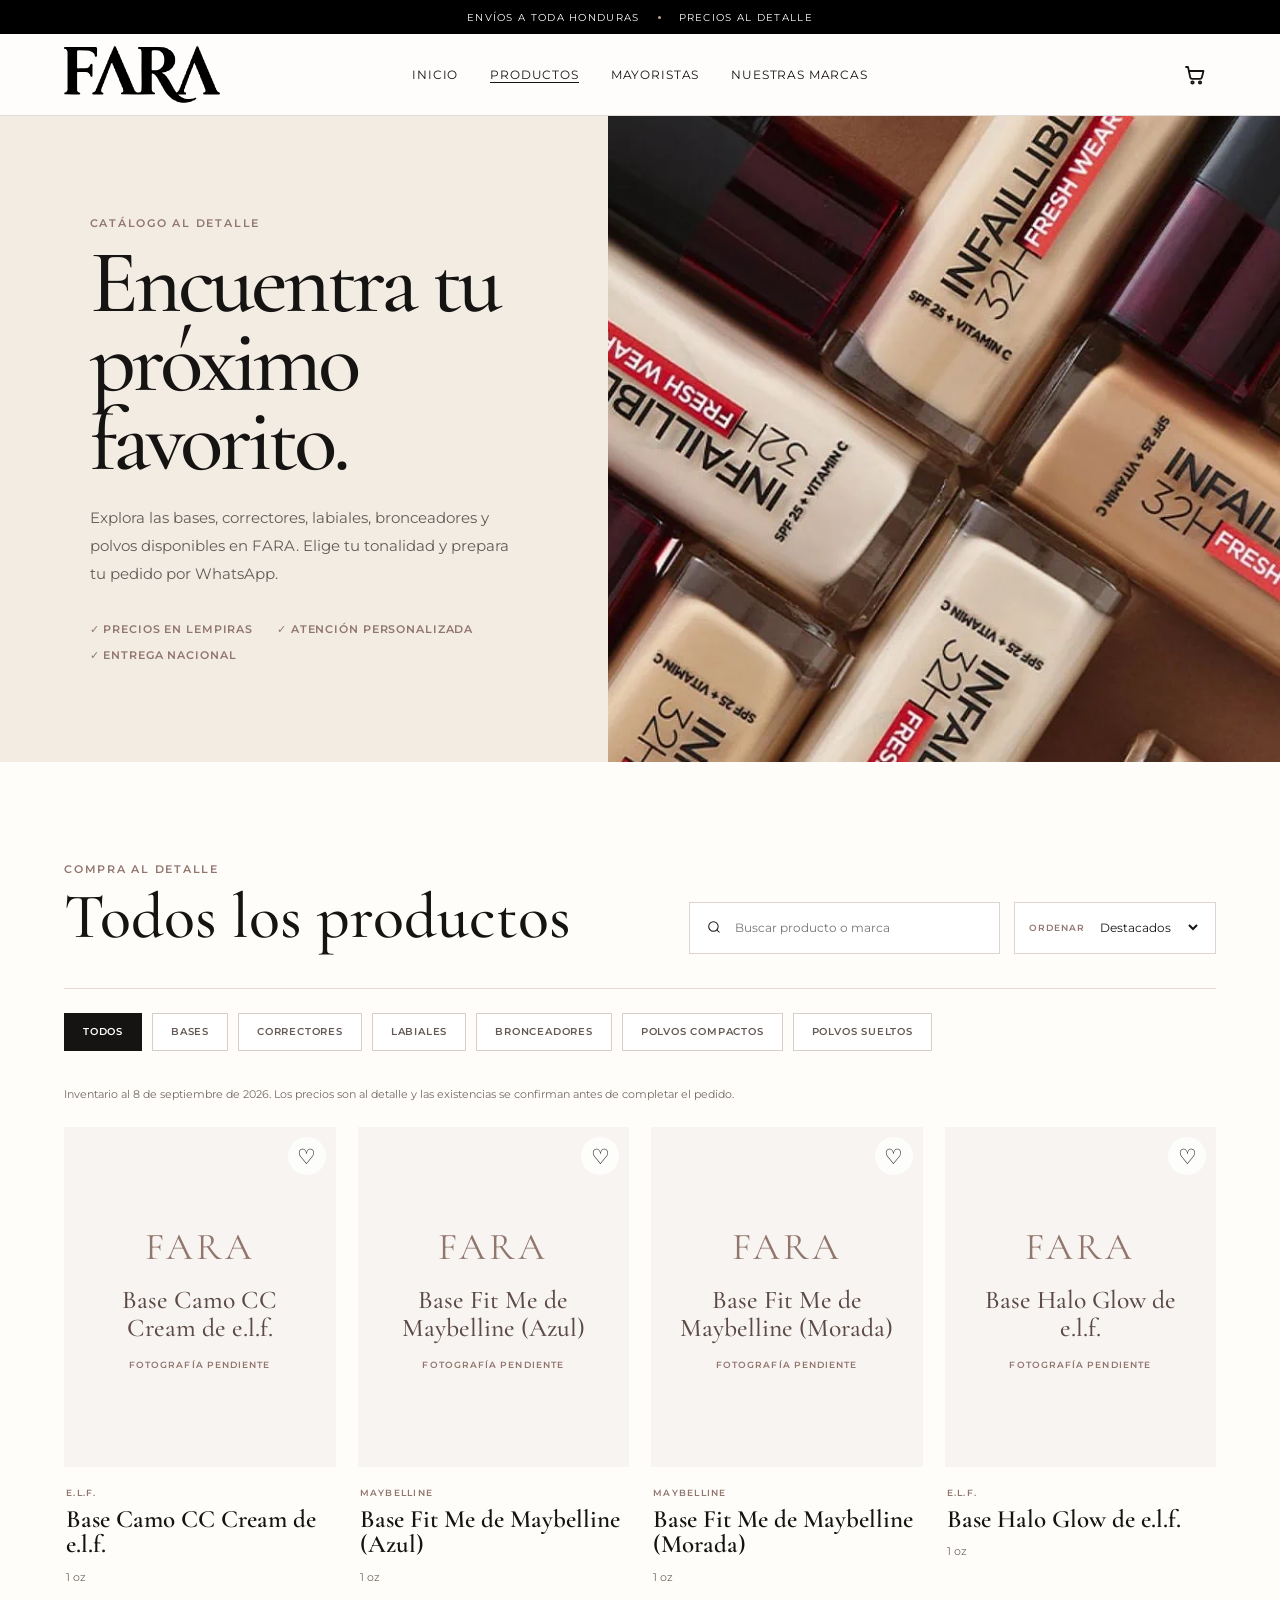
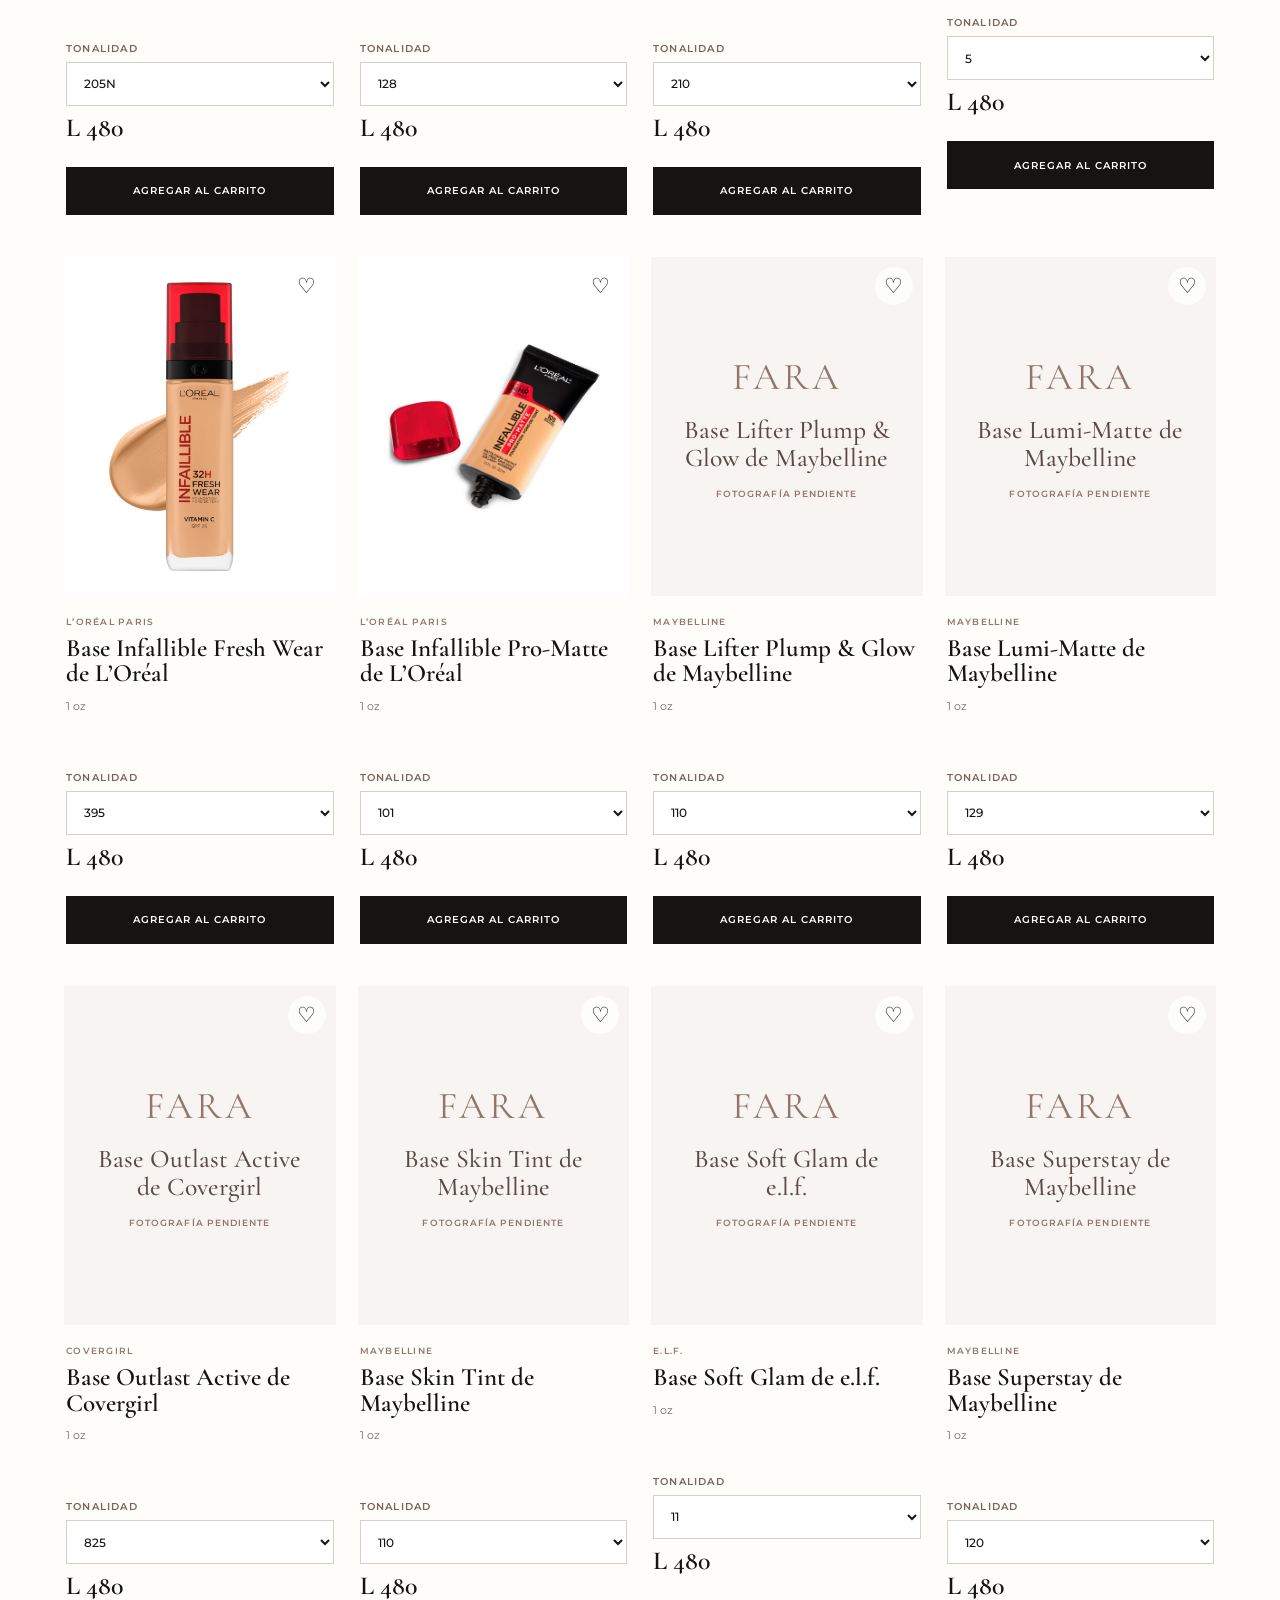
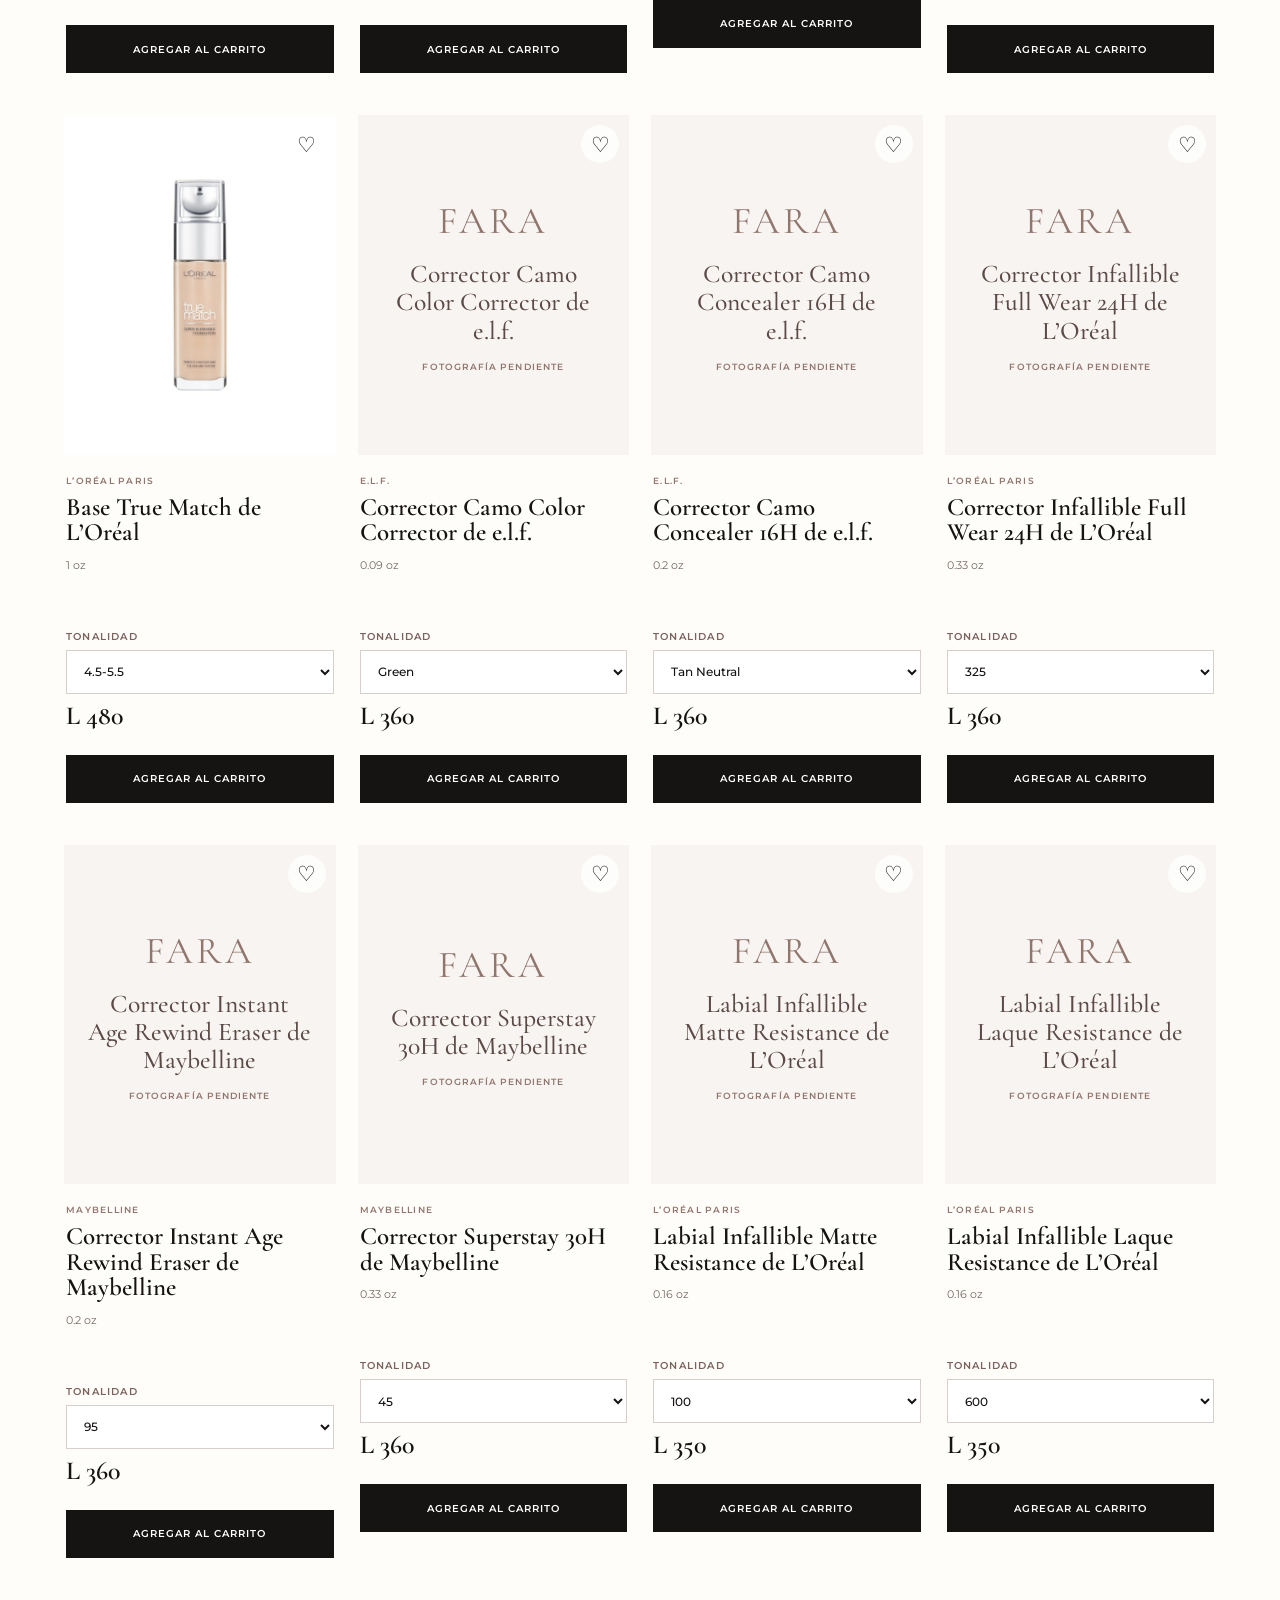
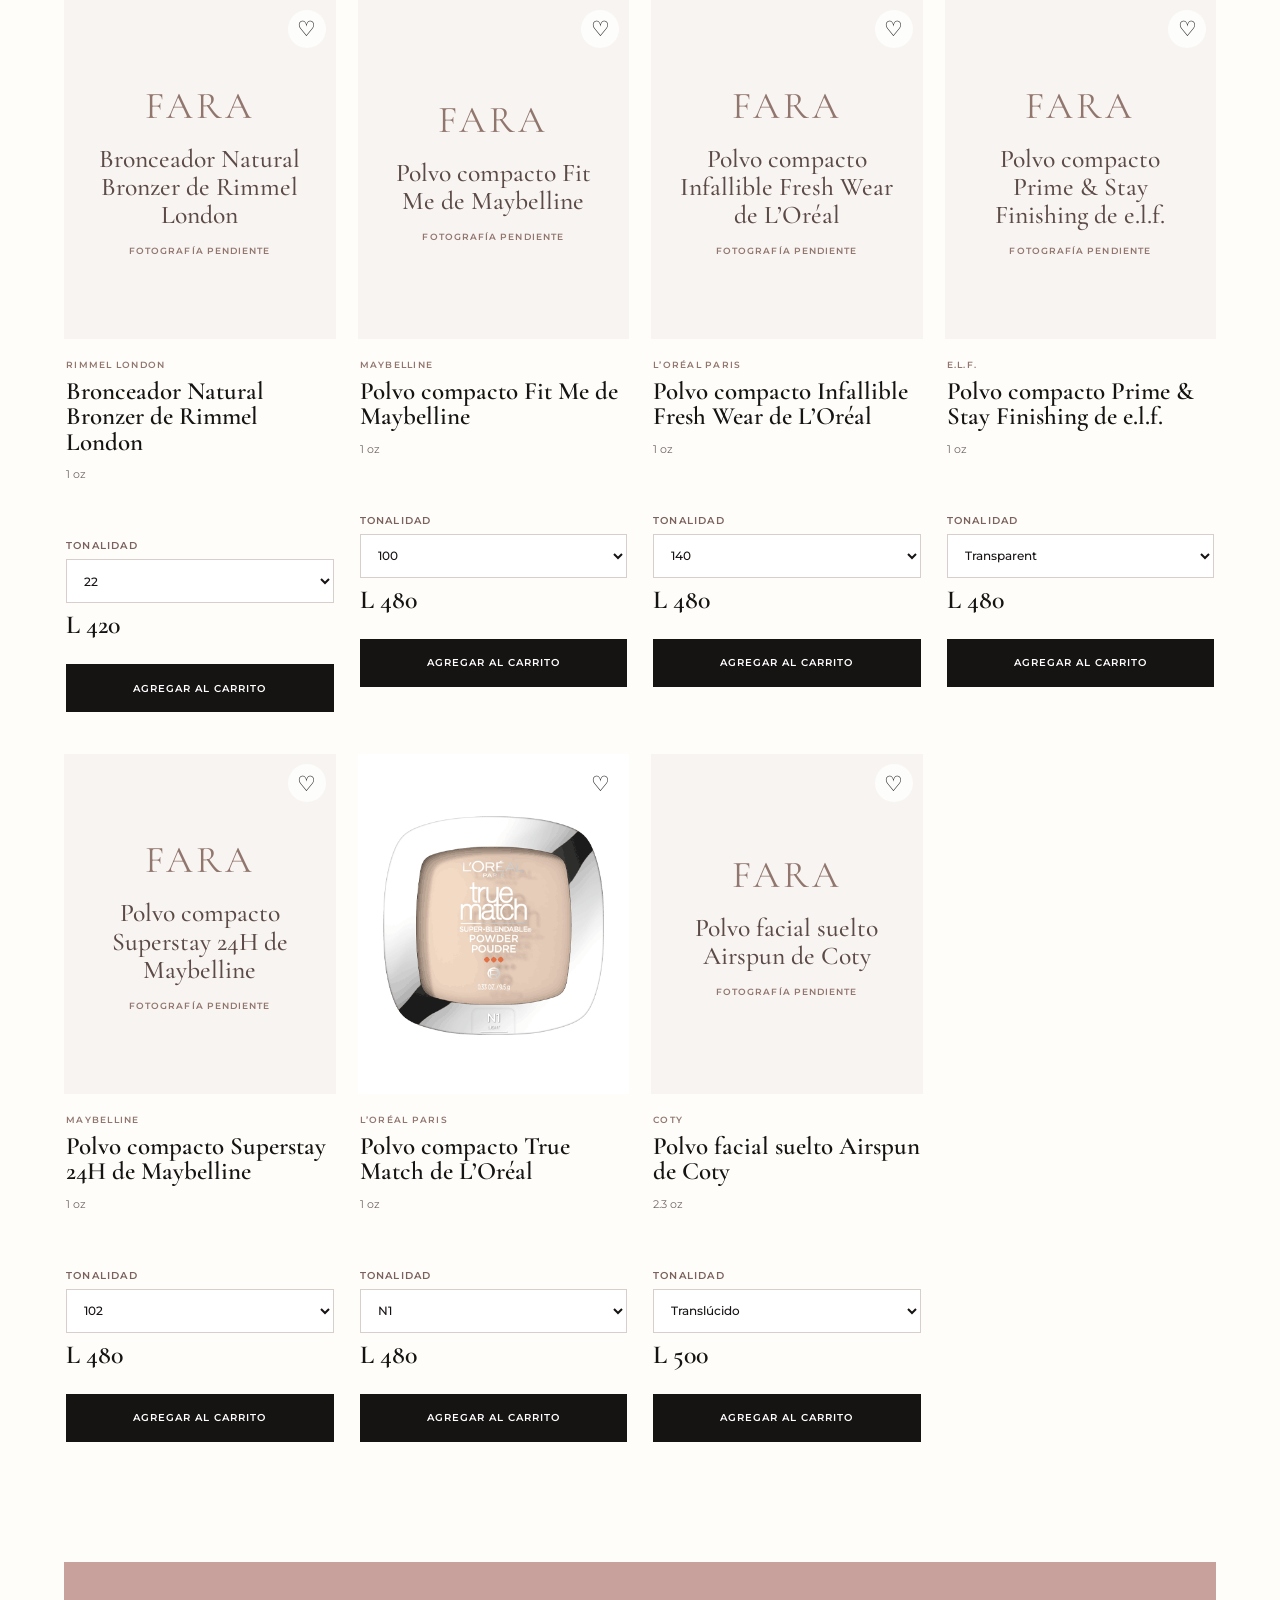
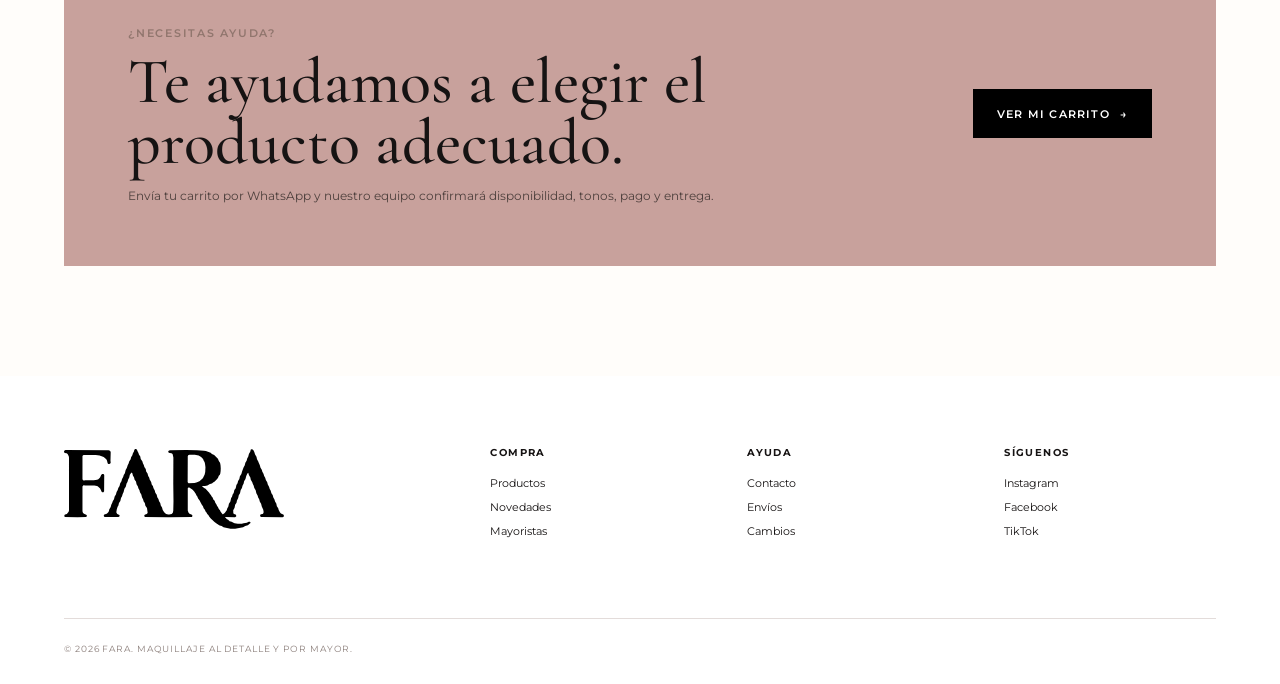
==== productos.html @ 7c96e1fe "fix: remove static inventory count and refresh catalog entrypoint" ====
<!doctype html>
<html lang="es">

<head>
  <meta charset="utf-8">
  <meta name="viewport" content="width=device-width, initial-scale=1">
  <meta name="theme-color" content="#F3ECE3">
  <meta name="description" content="Catálogo de maquillaje FARA con precios al detalle y pedido por WhatsApp.">
  <link rel="icon" type="image/svg+xml" href="assets/favicon.svg">
  <link rel="preconnect" href="https://fonts.googleapis.com">
  <link rel="preconnect" href="https://fonts.gstatic.com" crossorigin>
  <link href="https://fonts.googleapis.com/css2?family=Cormorant+Garamond:ital,wght@0,500;0,600;1,500&family=Montserrat:wght@400;500;600&display=swap" rel="stylesheet">
  <link rel="stylesheet" href="assets/styles.css?v=20260803-1610">
  <link rel="stylesheet" href="assets/logo.css?v=20260803-1610">
  <link rel="stylesheet" href="assets/product-images.css?v=20260803-1610">
  <link rel="stylesheet" href="assets/cart-ui.css?v=20260803-1610">
  <link rel="stylesheet" href="assets/products-page.css?v=20260803-1610">
  <title>Productos | FARA</title>
</head>

<body class="products-page">
  <div class="announcement">
    <span>Envíos a toda Honduras</span><span class="announcement-dot"></span><span>Precios al detalle</span>
  </div>

  <header class="header products-header">
    <button class="icon-button mobile-only" id="menuOpen" aria-label="Abrir menú"><span class="icon">☰</span></button>
    <a class="wordmark" href="/index.html" aria-label="FARA Inicio">FARA</a>
    <nav class="desktop-nav" aria-label="Navegación principal">
      <a href="/index.html">Inicio</a>
      <a class="is-current" href="/productos.html">Productos</a>
      <a href="/index.html#mayoristas">Mayoristas</a>
      <a href="/index.html#marca">Nuestras marcas</a>
    </nav>
    <div class="header-actions">
      <button class="icon-button cart-button" id="cartOpen" aria-label="Abrir carrito">
        <svg class="cart-svg" viewBox="0 0 24 24" aria-hidden="true">
          <path d="M3 4h2l2.2 10.2a2 2 0 0 0 2 1.6h7.7a2 2 0 0 0 2-1.6L20.5 8H6.2"></path>
          <circle cx="9.5" cy="19.5" r="1.2"></circle>
          <circle cx="17" cy="19.5" r="1.2"></circle>
        </svg>
        <span class="cart-count" id="cartCount" hidden>0</span>
      </button>
    </div>
  </header>

  <main>
    <section class="products-hero">
      <div class="products-hero-copy">
        <span class="eyebrow">Catálogo al detalle</span>
        <h1>Encuentra tu próximo favorito.</h1>
        <p>Explora bases, polvos, labiales, productos para ojos, preparación y sets seleccionados por FARA. Agrega tus productos al carrito y envía el pedido por WhatsApp.</p>
        <div class="products-hero-points">
          <span>✓ Precios en lempiras</span>
          <span>✓ Atención personalizada</span>
          <span>✓ Entrega nacional</span>
        </div>
      </div>
      <div class="products-hero-image">
        <img src="assets/Base-maquillaje-LOreal-2-1200x675.webp" alt="Colección de productos de maquillaje disponibles en FARA">
      </div>
    </section>

    <section class="products-catalog" aria-labelledby="catalogTitle">
      <div class="products-catalog-heading">
        <div>
          <span class="eyebrow">Compra al detalle</span>
          <h2 id="catalogTitle">Todos los productos</h2>
        </div>
        <div class="products-toolbar">
          <label class="catalog-search">
            <span class="sr-only">Buscar productos</span>
            <svg viewBox="0 0 24 24" aria-hidden="true"><circle cx="11" cy="11" r="7"></circle><path d="m20 20-4-4"></path></svg>
            <input id="catalogSearch" type="search" autocomplete="off" placeholder="Buscar producto o marca">
          </label>
          <label class="catalog-sort">
            <span>Ordenar</span>
            <select id="catalogSort">
              <option value="featured">Destacados</option>
              <option value="price-asc">Precio: menor a mayor</option>
              <option value="price-desc">Precio: mayor a menor</option>
              <option value="name">Nombre A–Z</option>
            </select>
          </label>
        </div>
      </div>

      <div class="catalog-category-row" id="catalogCategories" role="tablist" aria-label="Categorías de productos"></div>
      <div class="retail-product-grid" id="retailProductGrid"></div>
      <div class="products-empty" id="productsEmpty" hidden>
        <h3>No encontramos productos</h3>
        <p>Prueba otra búsqueda o selecciona una categoría diferente.</p>
      </div>
    </section>

    <section class="retail-help">
      <div>
        <span class="eyebrow">¿Necesitas ayuda?</span>
        <h2>Te ayudamos a elegir el producto adecuado.</h2>
        <p>Envía tu carrito por WhatsApp y nuestro equipo confirmará disponibilidad, tonos, pago y entrega.</p>
      </div>
      <button class="button button--dark" id="helpCartOpen" type="button">Ver mi carrito <span>→</span></button>
    </section>
  </main>

  <footer class="footer">
    <a class="wordmark wordmark--footer" href="/index.html">FARA</a>
    <div><strong>Compra</strong><a href="/productos.html">Productos</a><a href="/index.html#novedades">Novedades</a><a href="/index.html#mayoristas">Mayoristas</a></div>
    <div><strong>Ayuda</strong><a href="mailto:hola@farastore.com">Contacto</a><a href="#">Envíos</a><a href="#">Cambios</a></div>
    <div><strong>Síguenos</strong><a href="#">Instagram</a><a href="#">Facebook</a><a href="#">TikTok</a></div>
    <p>© 2026 FARA. Maquillaje al detalle y por mayor.</p>
  </footer>

  <div class="overlay-panel mobile-menu" id="mobileMenu" hidden>
    <button class="icon-button panel-close" id="menuClose" aria-label="Cerrar menú">×</button>
    <a class="wordmark" href="/index.html">FARA</a>
    <nav>
      <a href="/index.html">Inicio</a>
      <a href="/productos.html">Productos</a>
      <a href="/index.html#mayoristas">Mayoristas</a>
      <a href="/index.html#marca">Nuestras marcas</a>
    </nav>
  </div>

  <div class="cart-overlay" id="cartOverlay" hidden>
    <aside class="cart-drawer" aria-label="Carrito de compra">
      <div class="cart-header">
        <div><span class="eyebrow">Tu selección</span><h2>Carrito (<span id="cartTitleCount">0</span>)</h2></div>
        <button class="icon-button" id="cartClose" aria-label="Cerrar carrito">×</button>
      </div>
      <div class="cart-items" id="cartItems"></div>
      <div class="cart-footer" id="cartFooter" hidden></div>
    </aside>
  </div>

  <script src="assets/products-page.js?v=20260909-clean1" defer></script>
  <script src="assets/products-extra.js?v=20260803-1610" defer></script>
</body>

</html>
---- assets/styles.css ----
:root {
    font-family: 'Montserrat', Arial, sans-serif;
    color: #151313;
    background: #fffdfb;
    font-synthesis: none;
    text-rendering: optimizeLegibility;
    --black: #000;
    --beige: #f3ece3;
    --brown: #91766e;
    --rosy: #c8a19c;
    --white: #fff;
    --line: rgba(145, 118, 110, .25);
    --serif: 'Cormorant Garamond', Georgia, serif
}

* {
    box-sizing: border-box
}

html {
    scroll-behavior: smooth
}

body {
    margin: 0;
    min-width: 320px;
    background: #fffdfb;
    color: var(--black)
}

body.no-scroll {
    overflow: hidden
}

button,
input {
    font: inherit
}

button,
a {
    -webkit-tap-highlight-color: transparent
}

a {
    color: inherit;
    text-decoration: none
}

button {
    color: inherit
}

img {
    max-width: 100%;
    display: block
}

[hidden] {
    display: none !important
}

.announcement {
    min-height: 34px;
    padding: 8px 5vw;
    display: flex;
    justify-content: center;
    align-items: center;
    gap: 18px;
    background: #000;
    color: #fff;
    font-size: 10px;
    letter-spacing: .13em;
    text-transform: uppercase
}

.announcement-dot {
    width: 3px;
    height: 3px;
    border-radius: 50%;
    background: var(--rosy)
}

.header {
    height: 82px;
    padding: 0 5vw;
    display: grid;
    grid-template-columns: 1fr auto 1fr;
    align-items: center;
    background: rgba(255, 253, 251, .94);
    border-bottom: 1px solid var(--line);
    position: sticky;
    top: 0;
    z-index: 20;
    backdrop-filter: blur(14px)
}

.wordmark {
    font-family: var(--serif);
    font-size: 42px;
    line-height: 1;
    letter-spacing: .04em;
    justify-self: start
}

.desktop-nav {
    display: flex;
    gap: 32px;
    font-size: 12px;
    letter-spacing: .07em;
    text-transform: uppercase
}

.desktop-nav a {
    position: relative
}

.desktop-nav a:after {
    content: '';
    position: absolute;
    left: 0;
    right: 100%;
    bottom: -8px;
    height: 1px;
    background: #000;
    transition: right .25s
}

.desktop-nav a:hover:after {
    right: 0
}

.header-actions {
    justify-self: end;
    display: flex;
    gap: 6px
}

.icon-button {
    width: 42px;
    height: 42px;
    display: grid;
    place-items: center;
    background: transparent;
    border: 0;
    cursor: pointer;
    border-radius: 50%;
    font-size: 25px
}

.icon-button:hover {
    background: var(--beige)
}

.icon {
    font-size: 23px;
    line-height: 1
}

.cart-button {
    position: relative
}

.cart-button>.icon {
    font-size: 27px;
    transform: rotate(180deg)
}

.cart-count {
    position: absolute;
    top: 2px;
    right: 1px;
    min-width: 18px;
    height: 18px;
    padding: 0 4px;
    display: grid;
    place-items: center;
    border-radius: 99px;
    background: var(--rosy);
    color: #fff;
    font-size: 10px;
    font-weight: 600
}

.mobile-only {
    display: none
}

.search-bar {
    position: fixed;
    top: 116px;
    left: 50%;
    transform: translateX(-50%);
    z-index: 30;
    width: min(680px, 90vw);
    min-height: 58px;
    padding: 7px 10px 7px 18px;
    display: flex;
    align-items: center;
    gap: 12px;
    background: #fff;
    border: 1px solid var(--line);
    box-shadow: 0 25px 60px rgba(55, 39, 34, .15)
}

.search-bar input {
    flex: 1;
    border: 0;
    outline: 0;
    background: transparent;
    font-size: 14px
}

.hero {
    min-height: 720px;
    display: grid;
    grid-template-columns: .9fr 1.1fr;
    background: var(--beige);
    border-bottom: 1px solid var(--line)
}

.hero-copy {
    padding: 105px 6vw 80px;
    display: flex;
    flex-direction: column;
    align-items: flex-start;
    justify-content: center
}

.eyebrow {
    display: inline-flex;
    align-items: center;
    gap: 8px;
    color: var(--brown);
    font-size: 11px;
    font-weight: 600;
    letter-spacing: .16em;
    text-transform: uppercase
}

.hero h1,
.section-heading h2,
.editorial h2,
.wholesale h2,
.brand-story h2,
.newsletter h2,
.cart-header h2 {
    font-family: var(--serif);
    font-weight: 500;
    letter-spacing: -.025em;
    margin: 0
}

.hero h1 {
    margin-top: 20px;
    font-size: clamp(68px, 7vw, 112px);
    line-height: .8
}

.hero h1 em {
    color: var(--brown);
    font-weight: 500
}

.hero-copy>p {
    max-width: 530px;
    margin: 34px 0 30px;
    color: #4b4442;
    font-size: 15px;
    line-height: 1.8
}

.hero-actions {
    display: flex;
    align-items: center;
    gap: 26px;
    flex-wrap: wrap
}

.button {
    min-height: 49px;
    padding: 0 23px;
    display: inline-flex;
    align-items: center;
    justify-content: center;
    gap: 10px;
    border: 1px solid transparent;
    cursor: pointer;
    font-size: 11px;
    font-weight: 600;
    letter-spacing: .11em;
    text-transform: uppercase;
    transition: transform .2s, background .2s, color .2s
}

.button:hover {
    transform: translateY(-2px)
}

.button--dark {
    background: #000;
    color: #fff
}

.button--dark:hover {
    background: var(--brown)
}

.button--outline {
    border-color: #000;
    background: transparent
}

.button--outline:hover {
    background: #000;
    color: #fff
}

.button--light {
    background: #fff;
    color: #000
}

.button--full {
    width: 100%
}

.text-link {
    font-size: 11px;
    text-transform: uppercase;
    letter-spacing: .09em;
    border-bottom: 1px solid var(--brown);
    padding-bottom: 5px
}

.hero-proof {
    margin-top: 42px;
    display: flex;
    gap: 20px;
    color: #6f625f;
    font-size: 11px
}

.hero-art {
    position: relative;
    overflow: hidden;
    background: linear-gradient(135deg, #d3aaa5 0%, #c59c98 45%, #a9827b 100%)
}

.hero-circle {
    position: absolute;
    width: 65%;
    aspect-ratio: 1;
    border-radius: 50%;
    left: 17%;
    top: 18%;
    background: rgba(243, 236, 227, .35);
    border: 1px solid rgba(255, 255, 255, .35)
}

.hero-line {
    position: absolute;
    width: 80%;
    height: 1px;
    background: rgba(255, 255, 255, .4);
    transform: rotate(-37deg)
}

.hero-line--one {
    left: -10%;
    top: 31%
}

.hero-line--two {
    right: -28%;
    bottom: 18%
}

.hero-product {
    position: absolute;
    display: grid;
    place-items: center;
    filter: drop-shadow(0 28px 25px rgba(52, 31, 26, .25))
}

.hero-product span {
    font-family: var(--serif)
}

.hero-product--compact {
    width: 250px;
    height: 250px;
    left: 8%;
    bottom: 10%;
    border-radius: 50%;
    background: linear-gradient(145deg, #f7f0ea, #bca09b);
    border: 8px solid rgba(255, 255, 255, .35);
    transform: rotate(-14deg)
}

.hero-product--compact:after {
    content: '';
    position: absolute;
    inset: 23px;
    border: 1px solid rgba(0, 0, 0, .17);
    border-radius: inherit
}

.hero-product--compact span {
    font-size: 66px
}

.hero-product--lipstick {
    width: 78px;
    height: 360px;
    left: 47%;
    bottom: -5%;
    border-radius: 12px 12px 4px 4px;
    background: linear-gradient(90deg, #140f10, #4c3539 55%, #0b0809);
    transform: rotate(8deg)
}

.hero-product--lipstick:before {
    content: '';
    position: absolute;
    width: 62px;
    height: 150px;
    border-radius: 35px 35px 8px 8px;
    top: -132px;
    background: linear-gradient(90deg, #8d2540, #d85976, #7c1d34)
}

.hero-product--lipstick span {
    color: #fff;
    font-size: 27px;
    transform: rotate(-90deg)
}

.hero-product--bottle {
    width: 170px;
    height: 315px;
    right: 8%;
    bottom: 11%;
    border-radius: 18px 18px 28px 28px;
    background: linear-gradient(90deg, #d7ad92, #f2d3bd 50%, #b87e62);
    border: 5px solid rgba(255, 255, 255, .35);
    transform: rotate(11deg)
}

.hero-product--bottle:before {
    content: '';
    position: absolute;
    width: 72px;
    height: 75px;
    top: -70px;
    left: 44px;
    background: linear-gradient(90deg, #111, #4a4141, #111);
    border-radius: 7px 7px 0 0
}

.hero-product--bottle span {
    font-size: 26px;
    letter-spacing: .08em
}

.hero-caption {
    position: absolute;
    top: 35px;
    right: 32px;
    writing-mode: vertical-rl;
    color: rgba(255, 255, 255, .8);
    font-size: 9px;
    letter-spacing: .22em
}

.benefits {
    display: grid;
    grid-template-columns: repeat(3, 1fr);
    padding: 0 5vw;
    background: #fff;
    border-bottom: 1px solid var(--line)
}

.benefits article {
    min-height: 126px;
    padding: 30px 4vw;
    display: flex;
    align-items: center;
    gap: 20px;
    border-right: 1px solid var(--line)
}

.benefits article:last-child {
    border-right: 0
}

.benefits article>span {
    font-family: var(--serif);
    color: var(--rosy);
    font-size: 30px
}

.benefits strong {
    display: block;
    font-family: var(--serif);
    font-size: 23px;
    font-weight: 500
}

.benefits p {
    margin: 4px 0 0;
    color: #786c69;
    font-size: 11px;
    line-height: 1.5
}

.catalog {
    padding: 110px 5vw 125px
}

.section-heading {
    display: flex;
    justify-content: space-between;
    align-items: end;
    gap: 50px
}

.section-heading h2 {
    margin-top: 10px;
    font-size: clamp(48px, 5vw, 72px)
}

.section-heading>p {
    max-width: 480px;
    margin: 0 0 7px;
    color: #675d5a;
    font-size: 13px;
    line-height: 1.7
}

.category-row {
    margin: 52px 0 36px;
    display: flex;
    gap: 8px;
    flex-wrap: wrap
}

.category-pill {
    padding: 11px 18px;
    border: 1px solid var(--line);
    background: #fff;
    cursor: pointer;
    font-size: 10px;
    letter-spacing: .11em;
    text-transform: uppercase
}

.category-pill.is-active,
.category-pill:hover {
    background: #000;
    color: #fff;
    border-color: #000
}

.product-grid {
    display: grid;
    grid-template-columns: repeat(4, 1fr);
    gap: 32px 18px
}

.product-card {
    min-width: 0
}

.product-media {
    position: relative;
    aspect-ratio: .83;
    overflow: hidden;
    background: var(--beige)
}

.product-badge {
    position: absolute;
    top: 14px;
    left: 14px;
    z-index: 3;
    padding: 8px 10px;
    background: #fff;
    font-size: 8px;
    font-weight: 600;
    letter-spacing: .12em;
    text-transform: uppercase
}

.favorite-button {
    position: absolute;
    top: 10px;
    right: 10px;
    z-index: 3;
    width: 38px;
    height: 38px;
    display: grid;
    place-items: center;
    border: 0;
    border-radius: 50%;
    background: rgba(255, 255, 255, .8);
    cursor: pointer;
    font-size: 21px
}

.favorite-button.is-active {
    color: #a3465d
}

.quick-add {
    position: absolute;
    z-index: 4;
    left: 12px;
    right: 12px;
    bottom: 12px;
    min-height: 45px;
    border: 0;
    background: rgba(0, 0, 0, .9);
    color: #fff;
    cursor: pointer;
    opacity: 0;
    transform: translateY(10px);
    transition: .25s;
    font-size: 10px;
    font-weight: 600;
    letter-spacing: .1em;
    text-transform: uppercase
}

.product-media:hover .quick-add {
    opacity: 1;
    transform: translateY(0)
}

.product-info {
    padding: 16px 2px
}

.product-info>span {
    color: var(--brown);
    font-size: 9px;
    font-weight: 600;
    letter-spacing: .16em;
    text-transform: uppercase
}

.product-info h3 {
    min-height: 40px;
    margin: 7px 0 10px;
    font-family: var(--serif);
    font-size: 21px;
    font-weight: 500;
    line-height: 1.05
}

.price-row {
    display: flex;
    gap: 9px;
    align-items: center;
    font-size: 12px
}

.price-row del {
    color: #9b908d
}

.empty-state {
    padding: 60px;
    text-align: center;
    background: var(--beige)
}

.product-visual {
    position: relative;
    width: 100%;
    height: 100%;
    display: grid;
    place-items: center;
    overflow: hidden
}

.product-aura {
    position: absolute;
    width: 67%;
    aspect-ratio: 1;
    border-radius: 50%;
    background: radial-gradient(circle, var(--tone-a), transparent 68%);
    opacity: .72
}

.product-object {
    position: relative;
    z-index: 2;
    display: grid;
    place-items: center;
    background: linear-gradient(135deg, var(--tone-a), var(--tone-b));
    box-shadow: inset -12px -8px 20px rgba(0, 0, 0, .1), inset 8px 8px 18px rgba(255, 255, 255, .32);
    transition: transform .35s
}

.product-media:hover .product-object {
    transform: translateY(-7px) rotate(-2deg)
}

.product-brand-mark {
    font-family: var(--serif);
    font-size: 26px;
    color: rgba(0, 0, 0, .78)
}

.product-shadow {
    position: absolute;
    z-index: 1;
    width: 44%;
    height: 8%;
    bottom: 15%;
    border-radius: 50%;
    background: rgba(74, 46, 41, .22);
    filter: blur(12px)
}

.product-visual--bottle .product-object {
    width: 38%;
    height: 54%;
    border-radius: 12px 12px 25px 25px
}

.product-visual--bottle .product-object:before {
    content: '';
    position: absolute;
    width: 45%;
    height: 18%;
    top: -17%;
    border-radius: 4px 4px 0 0;
    background: linear-gradient(90deg, #1b1718, #5b4e4d, #151213)
}

.product-visual--compact .product-object {
    width: 59%;
    aspect-ratio: 1;
    border-radius: 50%;
    border: 7px solid rgba(255, 255, 255, .42)
}

.product-visual--compact .product-object:after {
    content: '';
    position: absolute;
    inset: 14px;
    border: 1px solid rgba(0, 0, 0, .14);
    border-radius: 50%
}

.product-visual--lipstick .product-object {
    width: 22%;
    height: 58%;
    border-radius: 7px 7px 3px 3px;
    background: linear-gradient(90deg, #0e0b0c, #554448 55%, #0a0809)
}

.product-visual--lipstick .product-object:before {
    content: '';
    position: absolute;
    width: 72%;
    height: 35%;
    top: -29%;
    border-radius: 26px 26px 4px 4px;
    background: linear-gradient(90deg, var(--tone-b), var(--tone-a), var(--tone-b))
}

.product-visual--lipstick .product-brand-mark {
    color: #fff;
    transform: rotate(-90deg)
}

.product-visual--palette .product-object {
    width: 70%;
    height: 33%;
    border-radius: 8px;
    background: #171313
}

.product-visual--palette .product-object:before {
    content: '';
    position: absolute;
    inset: 10px;
    background: linear-gradient(90deg, var(--tone-a) 0 25%, var(--tone-b) 25% 50%, #c4a29e 50% 75%, #6d4d55 75%);
    border-radius: 4px
}

.product-visual--palette .product-brand-mark {
    z-index: 2;
    color: #fff
}

.product-visual--tube .product-object {
    width: 20%;
    height: 66%;
    border-radius: 32px 32px 8px 8px;
    transform: rotate(-10deg)
}

.product-visual--tube .product-object:after {
    content: '';
    position: absolute;
    width: 80%;
    height: 14%;
    bottom: 4%;
    border-top: 1px solid rgba(0, 0, 0, .3)
}

.product-visual--jar .product-object {
    width: 53%;
    height: 33%;
    border-radius: 14px 14px 26px 26px
}

.product-visual--jar .product-object:before {
    content: '';
    position: absolute;
    width: 104%;
    height: 24%;
    top: -20%;
    background: linear-gradient(90deg, #181313, #5b4c49, #181313);
    border-radius: 7px
}

.editorial {
    display: grid;
    grid-template-columns: 1.1fr .9fr;
    min-height: 620px;
    background: #eadbd6
}

.editorial-image {
    position: relative;
    min-height: 620px;
    overflow: hidden;
    background: linear-gradient(120deg, #c8a19c, #e5d1cc)
}

.editorial-image:before {
    content: '';
    position: absolute;
    width: 430px;
    height: 600px;
    left: 24%;
    top: 9%;
    border-radius: 48% 48% 43% 43%;
    background: linear-gradient(150deg, #ddb9a7, #ba7f68);
    transform: rotate(-6deg);
    box-shadow: inset -45px -8px 80px rgba(84, 39, 31, .15)
}

.editorial-face {
    position: absolute;
    z-index: 2;
    width: 255px;
    height: 340px;
    left: 38%;
    top: 16%;
    border-radius: 48%;
    border-right: 2px solid rgba(74, 36, 34, .22);
    border-bottom: 2px solid rgba(74, 36, 34, .2);
    transform: rotate(7deg)
}

.editorial-face:before,
.editorial-face:after {
    content: '';
    position: absolute;
    height: 2px;
    background: rgba(81, 42, 42, .55);
    border-radius: 99px
}

.editorial-face:before {
    width: 55px;
    left: 35px;
    top: 146px;
    transform: rotate(-8deg)
}

.editorial-face:after {
    width: 44px;
    right: 30px;
    top: 143px;
    transform: rotate(5deg)
}

.editorial-brush {
    position: absolute;
    z-index: 3;
    width: 24px;
    height: 460px;
    right: 17%;
    bottom: -70px;
    border-radius: 16px;
    background: linear-gradient(90deg, #0f0d0d, #5c4d4a, #0f0d0d);
    transform: rotate(21deg)
}

.editorial-brush:before {
    content: '';
    position: absolute;
    width: 78px;
    height: 145px;
    left: -27px;
    top: -110px;
    background: linear-gradient(90deg, #5b3d35, #d2a791, #4c322d);
    border-radius: 50% 50% 20% 20%
}

.editorial-image>span {
    position: absolute;
    left: 26px;
    bottom: 24px;
    font-size: 9px;
    letter-spacing: .2em
}

.editorial-copy {
    padding: 80px 8vw;
    display: flex;
    flex-direction: column;
    justify-content: center;
    align-items: flex-start
}

.editorial h2 {
    margin: 18px 0 26px;
    max-width: 560px;
    font-size: clamp(50px, 5.2vw, 78px);
    line-height: .96
}

.editorial p {
    max-width: 500px;
    margin: 0 0 32px;
    color: #584c49;
    font-size: 14px;
    line-height: 1.8
}

.wholesale {
    min-height: 360px;
    padding: 70px 7vw;
    display: flex;
    justify-content: space-between;
    align-items: center;
    gap: 60px;
    background: #000;
    color: #fff
}

.wholesale>div {
    max-width: 760px
}

.wholesale .eyebrow {
    color: var(--rosy)
}

.wholesale h2 {
    margin: 13px 0 18px;
    font-size: clamp(50px, 5vw, 76px);
    line-height: .95
}

.wholesale p {
    max-width: 660px;
    color: rgba(255, 255, 255, .68);
    font-size: 13px;
    line-height: 1.7
}

.brand-story {
    padding: 110px 7vw;
    display: grid;
    grid-template-columns: .5fr 1fr .9fr;
    gap: 70px;
    align-items: center;
    background: #fff
}

.brand-monogram {
    width: min(260px, 100%);
    aspect-ratio: 1;
    display: grid;
    place-items: center;
    background: #000;
    color: #fff;
    font-family: var(--serif);
    font-size: 95px;
    letter-spacing: -.14em;
    padding-right: 14px
}

.brand-story h2 {
    margin: 15px 0 22px;
    font-size: clamp(44px, 4.4vw, 66px);
    line-height: .97
}

.brand-story p {
    color: #655a57;
    font-size: 13px;
    line-height: 1.8
}

.brand-story img {
    max-height: 400px;
    width: 100%;
    object-fit: cover;
    object-position: top;
    border: 1px solid var(--line);
    box-shadow: 0 25px 65px rgba(66, 44, 38, .12)
}

.newsletter {
    padding: 95px 5vw;
    text-align: center;
    background: var(--beige);
    border-top: 1px solid var(--line);
    border-bottom: 1px solid var(--line)
}

.newsletter .eyebrow {
    justify-content: center
}

.newsletter h2 {
    max-width: 850px;
    margin: 14px auto 33px;
    font-size: clamp(44px, 5vw, 68px);
    line-height: 1
}

.newsletter form {
    width: min(600px, 100%);
    margin: 0 auto;
    display: flex;
    border-bottom: 1px solid #000
}

.newsletter input {
    flex: 1;
    min-height: 56px;
    padding: 0 8px;
    border: 0;
    outline: 0;
    background: transparent
}

.newsletter button {
    min-width: 155px;
    display: flex;
    justify-content: center;
    align-items: center;
    gap: 7px;
    border: 0;
    background: transparent;
    cursor: pointer;
    font-size: 10px;
    font-weight: 600;
    letter-spacing: .11em;
    text-transform: uppercase
}

.form-message {
    color: var(--brown);
    font-size: 12px;
    margin: 20px 0 0
}

.footer {
    padding: 70px 5vw 30px;
    display: grid;
    grid-template-columns: 1.8fr repeat(3, 1fr);
    gap: 45px;
    background: #fff
}

.wordmark--footer {
    font-size: 54px
}

.footer>div {
    display: flex;
    flex-direction: column;
    gap: 10px;
    font-size: 11px
}

.footer strong {
    margin-bottom: 7px;
    font-size: 10px;
    letter-spacing: .14em;
    text-transform: uppercase
}

.footer a:not(.wordmark):hover {
    color: var(--brown)
}

.footer>p {
    grid-column: 1/-1;
    margin: 35px 0 0;
    padding-top: 24px;
    border-top: 1px solid var(--line);
    color: #8b7e7a;
    font-size: 9px;
    letter-spacing: .1em;
    text-transform: uppercase
}

.overlay-panel {
    position: fixed;
    inset: 0;
    z-index: 50;
    background: var(--beige)
}

.mobile-menu {
    padding: 34px
}

.panel-close {
    position: absolute;
    right: 22px;
    top: 22px
}

.mobile-menu nav {
    margin-top: 90px;
    display: flex;
    flex-direction: column;
    gap: 25px
}

.mobile-menu nav a {
    font-family: var(--serif);
    font-size: 43px
}

.cart-overlay {
    position: fixed;
    inset: 0;
    z-index: 60;
    background: rgba(0, 0, 0, .38);
    backdrop-filter: blur(4px)
}

.cart-drawer {
    width: min(480px, 100%);
    height: 100%;
    margin-left: auto;
    display: flex;
    flex-direction: column;
    background: #fffdfb;
    box-shadow: -30px 0 90px rgba(0, 0, 0, .2);
    animation: slideIn .28s
}

@keyframes slideIn {
    from {
        transform: translateX(100%)
    }
}

.cart-header {
    min-height: 120px;
    padding: 27px 28px;
    display: flex;
    justify-content: space-between;
    align-items: center;
    border-bottom: 1px solid var(--line)
}

.cart-header h2 {
    margin-top: 4px;
    font-size: 34px
}

.cart-items {
    flex: 1;
    overflow-y: auto;
    padding: 18px 28px
}

.cart-empty {
    height: 100%;
    min-height: 380px;
    display: flex;
    flex-direction: column;
    align-items: center;
    justify-content: center;
    text-align: center
}

.bag-icon {
    font-size: 54px;
    transform: rotate(180deg)
}

.cart-empty h3 {
    margin: 18px 0 8px;
    font-family: var(--serif);
    font-size: 30px;
    font-weight: 500
}

.cart-empty p {
    max-width: 280px;
    margin: 0 0 22px;
    color: #7b6f6c;
    font-size: 12px;
    line-height: 1.6
}

.cart-item {
    padding: 15px 0;
    display: grid;
    grid-template-columns: 110px 1fr;
    gap: 17px;
    border-bottom: 1px solid var(--line)
}

.cart-item-visual {
    aspect-ratio: .9;
    background: var(--beige);
    overflow: hidden
}

.cart-item-copy>span {
    color: var(--brown);
    font-size: 8px;
    letter-spacing: .13em;
    text-transform: uppercase
}

.cart-item-copy h3 {
    margin: 6px 0 8px;
    font-family: var(--serif);
    font-size: 20px;
    font-weight: 500;
    line-height: 1
}

.cart-item-copy strong {
    font-size: 11px
}

.cart-item .product-brand-mark {
    font-size: 14px
}

.quantity-control {
    width: 94px;
    height: 32px;
    margin-top: 13px;
    display: grid;
    grid-template-columns: 1fr 1fr 1fr;
    border: 1px solid var(--line)
}

.quantity-control button {
    display: grid;
    place-items: center;
    border: 0;
    background: transparent;
    cursor: pointer
}

.quantity-control span {
    display: grid;
    place-items: center;
    font-size: 10px
}

.cart-footer {
    padding: 23px 28px 28px;
    border-top: 1px solid var(--line);
    background: var(--beige)
}

.cart-footer>div {
    display: flex;
    justify-content: space-between;
    font-family: var(--serif);
    font-size: 23px
}

.cart-footer p {
    color: #786b68;
    font-size: 9px;
    line-height: 1.5
}

@media(max-width:1100px) {
    .desktop-nav {
        gap: 18px
    }

    .product-grid {
        grid-template-columns: repeat(3, 1fr)
    }

    .hero-product--compact {
        width: 210px;
        height: 210px
    }

    .hero-product--bottle {
        width: 145px;
        height: 275px
    }

    .brand-story {
        grid-template-columns: .55fr 1.2fr
    }

    .brand-story img {
        grid-column: 1/-1;
        max-height: 500px
    }
}

@media(max-width:820px) {
    .announcement {
        gap: 10px;
        font-size: 8px;
        text-align: center
    }

    .header {
        height: 68px;
        grid-template-columns: 1fr auto 1fr;
        padding: 0 18px
    }

    .wordmark {
        justify-self: center;
        font-size: 36px
    }

    .desktop-nav {
        display: none
    }

    .mobile-only {
        display: grid;
        justify-self: start
    }

    .header-actions {
        gap: 0
    }

    .search-bar {
        top: 110px
    }

    .hero {
        min-height: auto;
        grid-template-columns: 1fr
    }

    .hero-copy {
        padding: 75px 7vw 65px
    }

    .hero h1 {
        font-size: clamp(68px, 18vw, 95px)
    }

    .hero-art {
        min-height: 600px
    }

    .benefits {
        grid-template-columns: 1fr
    }

    .benefits article {
        border-right: 0;
        border-bottom: 1px solid var(--line)
    }

    .benefits article:last-child {
        border-bottom: 0
    }

    .catalog {
        padding: 80px 5vw 90px
    }

    .section-heading {
        align-items: flex-start;
        flex-direction: column;
        gap: 18px
    }

    .product-grid {
        grid-template-columns: repeat(2, 1fr)
    }

    .editorial {
        grid-template-columns: 1fr
    }

    .editorial-image {
        min-height: 520px
    }

    .editorial-copy {
        padding: 70px 7vw
    }

    .wholesale {
        align-items: flex-start;
        flex-direction: column
    }

    .brand-story {
        grid-template-columns: 1fr;
        padding: 80px 7vw;
        gap: 40px
    }

    .brand-monogram {
        width: 230px
    }

    .brand-story img {
        grid-column: auto
    }

    .footer {
        grid-template-columns: repeat(3, 1fr)
    }

    .wordmark--footer {
        grid-column: 1/-1;
        justify-self: start
    }
}

@media(max-width:540px) {

    .announcement span:nth-child(3),
    .announcement-dot {
        display: none
    }

    .header-actions .icon-button:first-child {
        display: none
    }

    .hero-copy {
        padding-top: 55px
    }

    .hero h1 {
        font-size: 67px
    }

    .hero-actions {
        align-items: flex-start;
        flex-direction: column
    }

    .hero-proof {
        align-items: flex-start;
        flex-direction: column;
        gap: 9px
    }

    .hero-art {
        min-height: 470px
    }

    .hero-product--compact {
        width: 160px;
        height: 160px;
        left: 4%
    }

    .hero-product--compact span {
        font-size: 48px
    }

    .hero-product--lipstick {
        width: 58px;
        height: 270px;
        left: 43%
    }

    .hero-product--bottle {
        width: 110px;
        height: 215px;
        right: 4%
    }

    .hero-product--bottle:before {
        width: 50px;
        height: 55px;
        top: -50px;
        left: 28px
    }

    .hero-product--bottle span {
        font-size: 17px
    }

    .section-heading h2 {
        font-size: 46px
    }

    .category-row {
        flex-wrap: nowrap;
        overflow-x: auto;
        padding-bottom: 8px
    }

    .category-pill {
        white-space: nowrap
    }

    .product-grid {
        gap: 26px 10px
    }

    .product-info h3 {
        font-size: 18px
    }

    .quick-add {
        opacity: 1;
        transform: none;
        min-height: 39px;
        font-size: 8px
    }

    .editorial-image {
        min-height: 430px
    }

    .editorial-image:before {
        width: 300px;
        height: 440px;
        left: 12%
    }

    .editorial-face {
        width: 180px;
        height: 260px;
        left: 30%
    }

    .editorial h2,
    .wholesale h2,
    .brand-story h2,
    .newsletter h2 {
        font-size: 45px
    }

    .newsletter form {
        align-items: stretch;
        flex-direction: column;
        border: 0;
        gap: 9px
    }

    .newsletter input {
        border-bottom: 1px solid #000
    }

    .newsletter button {
        min-height: 48px;
        background: #000;
        color: #fff
    }

    .footer {
        grid-template-columns: 1fr 1fr
    }

    .footer>div:last-of-type {
        grid-column: 1/-1
    }

    .cart-header,
    .cart-items,
    .cart-footer {
        padding-left: 20px;
        padding-right: 20px
    }
}
---- assets/logo.css ----
/* Official FARA wordmark from the approved brand reference. */
.wordmark {
  display: block;
  width: 156px;
  height: 60px;
  overflow: hidden;
  color: transparent;
  text-indent: -9999px;
  white-space: nowrap;
  background-image: url("./fara-logo.svg");
  background-repeat: no-repeat;
  background-position: center;
  background-size: contain;
}

.header .wordmark {
  justify-self: start;
}

.wordmark--footer {
  width: 220px;
  height: 86px;
  justify-self: start;
}

.mobile-menu > .wordmark {
  width: 190px;
  height: 74px;
  justify-self: start;
}

@media (max-width: 820px) {
  .header .wordmark {
    width: 136px;
    height: 52px;
    justify-self: center;
  }
}

@media (max-width: 540px) {
  .header .wordmark {
    width: 124px;
    height: 48px;
  }

  .wordmark--footer {
    width: 190px;
    height: 74px;
  }
}
---- assets/product-images.css ----
/* Shared product imagery: show the entire source in every storefront view. */
.product-image-frame {
  position: relative;
  width: 100%;
  height: 100%;
  overflow: hidden;
  background: #f8f4f1;
}

.product-image {
  display: block;
  width: 100%;
  height: 100%;
  max-width: 100%;
  box-sizing: border-box;
  object-fit: contain;
  object-position: center;
  padding: 18px;
  background: #fff;
  transform: none;
  transition: none;
}

/* Override the old per-product zoom, including the later catalog stylesheet. */
.product-media:hover .product-image-frame--contain .product-image,
.retail-card:hover .product-image-frame--contain .product-image,
.product-image-frame--contain .product-image {
  object-fit: contain;
  object-position: center;
  transform: none;
}

.cart-item-visual .product-image-frame {
  min-height: 100%;
}

.cart-item-visual .product-image {
  padding: 8px;
}

.product-detail-image .product-image {
  padding: 24px;
}

.product-image-placeholder {
  width: 100%;
  height: 100%;
  min-height: 120px;
  box-sizing: border-box;
  display: flex;
  flex-direction: column;
  align-items: center;
  justify-content: center;
  gap: 10px;
  padding: 24px;
  background: #f8f4f1;
  color: #91766e;
  text-align: center;
}

.product-image-placeholder span {
  font-size: 10px;
  letter-spacing: .1em;
  text-transform: uppercase;
}

.product-image-placeholder strong {
  max-width: 100%;
  font: 500 18px/1.2 'Cormorant Garamond', Georgia, serif;
  overflow-wrap: anywhere;
}

.cart-item-visual .product-image-placeholder {
  min-height: 0;
  padding: 8px;
  gap: 4px;
}

.cart-item-visual .product-image-placeholder span {
  font-size: 7px;
}

.cart-item-visual .product-image-placeholder strong {
  font-size: 12px;
}

/* Keep the empty-cart icon orientation. */
.cart-empty .cart-empty-svg {
  transform: rotate(180deg);
  transform-origin: center;
}
---- assets/cart-ui.css ----
.cart-svg,
.cart-empty-svg,
.cart-remove-svg {
  width: 22px;
  height: 22px;
  display: block;
  fill: none;
  stroke: currentColor;
  stroke-width: 1.8;
  stroke-linecap: round;
  stroke-linejoin: round;
}

.cart-button {
  display: inline-grid;
  place-items: center;
}

.cart-button .cart-svg {
  width: 24px;
  height: 24px;
}

.cart-empty .bag-icon {
  width: 72px;
  height: 72px;
  margin: 0 auto 18px;
  display: grid;
  place-items: center;
  border: 1px solid rgba(145, 118, 110, .35);
  border-radius: 50%;
  color: #91766e;
  background: #f3ece3;
}

.cart-empty .cart-empty-svg {
  width: 34px;
  height: 34px;
}

.cart-item-copy {
  min-width: 0;
}

.cart-item-actions {
  margin-top: 12px;
  display: flex;
  align-items: center;
  justify-content: space-between;
  gap: 12px;
  flex-wrap: wrap;
}

.cart-remove {
  padding: 7px 0;
  display: inline-flex;
  align-items: center;
  gap: 6px;
  border: 0;
  border-bottom: 1px solid rgba(145, 118, 110, .55);
  background: transparent;
  color: #7b625c;
  cursor: pointer;
  font-size: 10px;
  font-weight: 600;
  letter-spacing: .08em;
  text-transform: uppercase;
}

.cart-remove:hover {
  color: #000;
  border-bottom-color: #000;
}

.cart-remove-svg {
  width: 15px;
  height: 15px;
}

.editorial-image {
  background-color: #171313;
  background-image: url("[data-uri]");
  background-size: cover;
  background-position: center 22%;
  background-repeat: no-repeat;
}

.editorial-image .editorial-face,
.editorial-image .editorial-brush,
.editorial-image > span {
  display: none !important;
}

@media (max-width: 540px) {
  .cart-item-actions {
    align-items: flex-start;
  }

  .editorial-image {
    min-height: 560px;
    background-position: center 18%;
  }
}
---- assets/products-page.css ----
.products-page {
  background: #fffdfa;
  color: #161313;
}

.products-header .desktop-nav .is-current {
  border-bottom: 1px solid #161313;
}

.products-hero {
  min-height: 610px;
  display: grid;
  grid-template-columns: minmax(0, 0.95fr) minmax(0, 1.05fr);
  background: #f3ece3;
  overflow: hidden;
}

.products-hero-copy {
  padding: 100px 7vw;
  display: flex;
  flex-direction: column;
  justify-content: center;
  align-items: flex-start;
}

.products-hero h1 {
  max-width: 720px;
  margin: 14px 0 24px;
  font-family: "Cormorant Garamond", serif;
  font-size: clamp(62px, 7vw, 104px);
  font-weight: 500;
  line-height: .88;
  letter-spacing: -.045em;
}

.products-hero-copy > p {
  max-width: 590px;
  margin: 0;
  color: #665b57;
  font-size: 15px;
  line-height: 1.85;
}

.products-hero-points {
  margin-top: 34px;
  display: flex;
  flex-wrap: wrap;
  gap: 12px 24px;
  color: #91766e;
  font-size: 11px;
  font-weight: 600;
  letter-spacing: .08em;
  text-transform: uppercase;
}

.products-hero-image {
  min-height: 610px;
  overflow: hidden;
}

.products-hero-image img {
  width: 100%;
  height: 100%;
  display: block;
  object-fit: cover;
  object-position: center;
}

.products-catalog {
  padding: 96px 5vw 120px;
}

.products-catalog-heading {
  display: grid;
  grid-template-columns: minmax(260px, 1fr) minmax(420px, .9fr);
  align-items: end;
  gap: 40px;
  margin-bottom: 34px;
}

.products-catalog-heading h2 {
  margin: 10px 0 6px;
  font-family: "Cormorant Garamond", serif;
  font-size: clamp(48px, 5vw, 76px);
  font-weight: 500;
  line-height: .95;
}

.products-catalog-heading p {
  margin: 0;
  color: #887b76;
  font-size: 12px;
}

.products-toolbar {
  display: grid;
  grid-template-columns: minmax(220px, 1fr) minmax(200px, .65fr);
  gap: 14px;
}

.catalog-search,
.catalog-sort {
  min-height: 52px;
  border: 1px solid #ded3ce;
  background: #fff;
  display: flex;
  align-items: center;
}

.catalog-search {
  padding: 0 16px;
  gap: 11px;
}

.catalog-search svg {
  width: 18px;
  fill: none;
  stroke: currentColor;
  stroke-width: 1.5;
}

.catalog-search input,
.catalog-sort select {
  width: 100%;
  border: 0;
  outline: 0;
  background: transparent;
  color: #161313;
  font: inherit;
  font-size: 12px;
}

.catalog-sort {
  padding: 0 14px;
  gap: 10px;
}

.catalog-sort span {
  color: #91766e;
  font-size: 9px;
  font-weight: 600;
  letter-spacing: .12em;
  text-transform: uppercase;
}

.catalog-category-row {
  display: flex;
  flex-wrap: wrap;
  gap: 10px;
  margin-bottom: 34px;
  padding-top: 24px;
  border-top: 1px solid #e4d9d4;
}

.catalog-category-button {
  min-height: 38px;
  padding: 0 18px;
  border: 1px solid #d9cdc8;
  background: #fff;
  color: #645955;
  cursor: pointer;
  font-family: "Montserrat", sans-serif;
  font-size: 10px;
  font-weight: 600;
  letter-spacing: .08em;
  text-transform: uppercase;
  transition: .2s ease;
}

.catalog-category-button:hover,
.catalog-category-button.is-active {
  border-color: #161313;
  background: #161313;
  color: #fff;
}

.retail-product-grid {
  display: grid;
  grid-template-columns: repeat(4, minmax(0, 1fr));
  gap: 42px 22px;
}

.retail-card {
  min-width: 0;
  display: flex;
  flex-direction: column;
}

.retail-card-media {
  position: relative;
  aspect-ratio: 4 / 5;
  overflow: hidden;
  background: #f5efeb;
}

.retail-card-media .product-image-frame {
  position: absolute;
  inset: 0;
}

.retail-card-media .product-image {
  transition: transform .45s ease;
}

.retail-card:hover .product-image {
  transform: scale(calc(var(--image-scale, 1) + .05));
}

.retail-badge {
  position: absolute;
  z-index: 3;
  top: 14px;
  left: 14px;
  padding: 8px 10px;
  background: #fff;
  color: #6d5d58;
  font-size: 8px;
  font-weight: 600;
  letter-spacing: .12em;
  text-transform: uppercase;
}

.retail-card-body {
  flex: 1;
  padding: 20px 2px 0;
  display: flex;
  flex-direction: column;
}

.retail-brand {
  color: #91766e;
  font-size: 9px;
  font-weight: 600;
  letter-spacing: .14em;
  text-transform: uppercase;
}

.retail-card h3 {
  margin: 9px 0 10px;
  font-family: "Cormorant Garamond", serif;
  font-size: 25px;
  font-weight: 600;
  line-height: 1.02;
}

.retail-description {
  min-height: 52px;
  margin: 0 0 14px;
  color: #746965;
  font-size: 11px;
  line-height: 1.65;
}

.retail-meta {
  display: flex;
  flex-wrap: wrap;
  gap: 7px;
  margin-bottom: 18px;
}

.retail-meta span {
  padding: 6px 8px;
  background: #f5efeb;
  color: #7e6d67;
  font-size: 8px;
  font-weight: 600;
  letter-spacing: .08em;
  text-transform: uppercase;
}

.retail-stock {
  margin: auto 0 10px;
  color: #54705b;
  font-size: 9px;
  font-weight: 600;
  letter-spacing: .08em;
  text-transform: uppercase;
}

.retail-price-row {
  display: flex;
  align-items: baseline;
  gap: 10px;
  margin-bottom: 16px;
}

.retail-price-row strong {
  font-family: "Cormorant Garamond", serif;
  font-size: 26px;
  font-weight: 600;
}

.retail-price-row del {
  color: #a4958f;
  font-size: 11px;
}

.retail-add {
  width: 100%;
  min-height: 48px;
  border: 1px solid #161313;
  background: #161313;
  color: #fff;
  cursor: pointer;
  font-family: "Montserrat", sans-serif;
  font-size: 10px;
  font-weight: 600;
  letter-spacing: .1em;
  text-transform: uppercase;
  transition: .2s ease;
}

.retail-add:hover {
  background: #91766e;
  border-color: #91766e;
}

.products-empty {
  padding: 90px 20px;
  text-align: center;
  border: 1px solid #e0d5d0;
  background: #faf7f4;
}

.products-empty h3 {
  margin: 0 0 10px;
  font-family: "Cormorant Garamond", serif;
  font-size: 38px;
}

.products-empty p {
  margin: 0;
  color: #7a6e69;
  font-size: 12px;
}

.retail-help {
  margin: 0 5vw 110px;
  padding: 60px 5vw;
  display: flex;
  align-items: center;
  justify-content: space-between;
  gap: 40px;
  background: #c8a19c;
}

.retail-help h2 {
  max-width: 720px;
  margin: 10px 0 12px;
  font-family: "Cormorant Garamond", serif;
  font-size: clamp(42px, 5vw, 68px);
  font-weight: 500;
  line-height: .96;
}

.retail-help p {
  max-width: 660px;
  margin: 0;
  color: #4e403d;
  font-size: 12px;
  line-height: 1.7;
}

.sr-only {
  position: absolute;
  width: 1px;
  height: 1px;
  padding: 0;
  margin: -1px;
  overflow: hidden;
  clip: rect(0, 0, 0, 0);
  white-space: nowrap;
  border: 0;
}

@media (max-width: 1180px) {
  .retail-product-grid {
    grid-template-columns: repeat(3, minmax(0, 1fr));
  }

  .products-catalog-heading {
    grid-template-columns: 1fr;
  }
}

@media (max-width: 850px) {
  .products-hero {
    grid-template-columns: 1fr;
  }

  .products-hero-copy {
    padding: 72px 7vw;
  }

  .products-hero-image {
    min-height: 430px;
  }

  .products-toolbar {
    grid-template-columns: 1fr;
  }

  .retail-product-grid {
    grid-template-columns: repeat(2, minmax(0, 1fr));
  }

  .retail-help {
    align-items: flex-start;
    flex-direction: column;
  }
}

@media (max-width: 540px) {
  .products-catalog {
    padding: 72px 5vw 90px;
  }

  .products-hero h1 {
    font-size: 58px;
  }

  .products-hero-image {
    min-height: 310px;
  }

  .retail-product-grid {
    grid-template-columns: 1fr;
    gap: 42px;
  }

  .retail-card-media {
    aspect-ratio: 1 / 1.05;
  }

  .retail-description {
    min-height: 0;
  }

  .retail-help {
    margin: 0 0 80px;
    padding: 54px 7vw;
  }
}
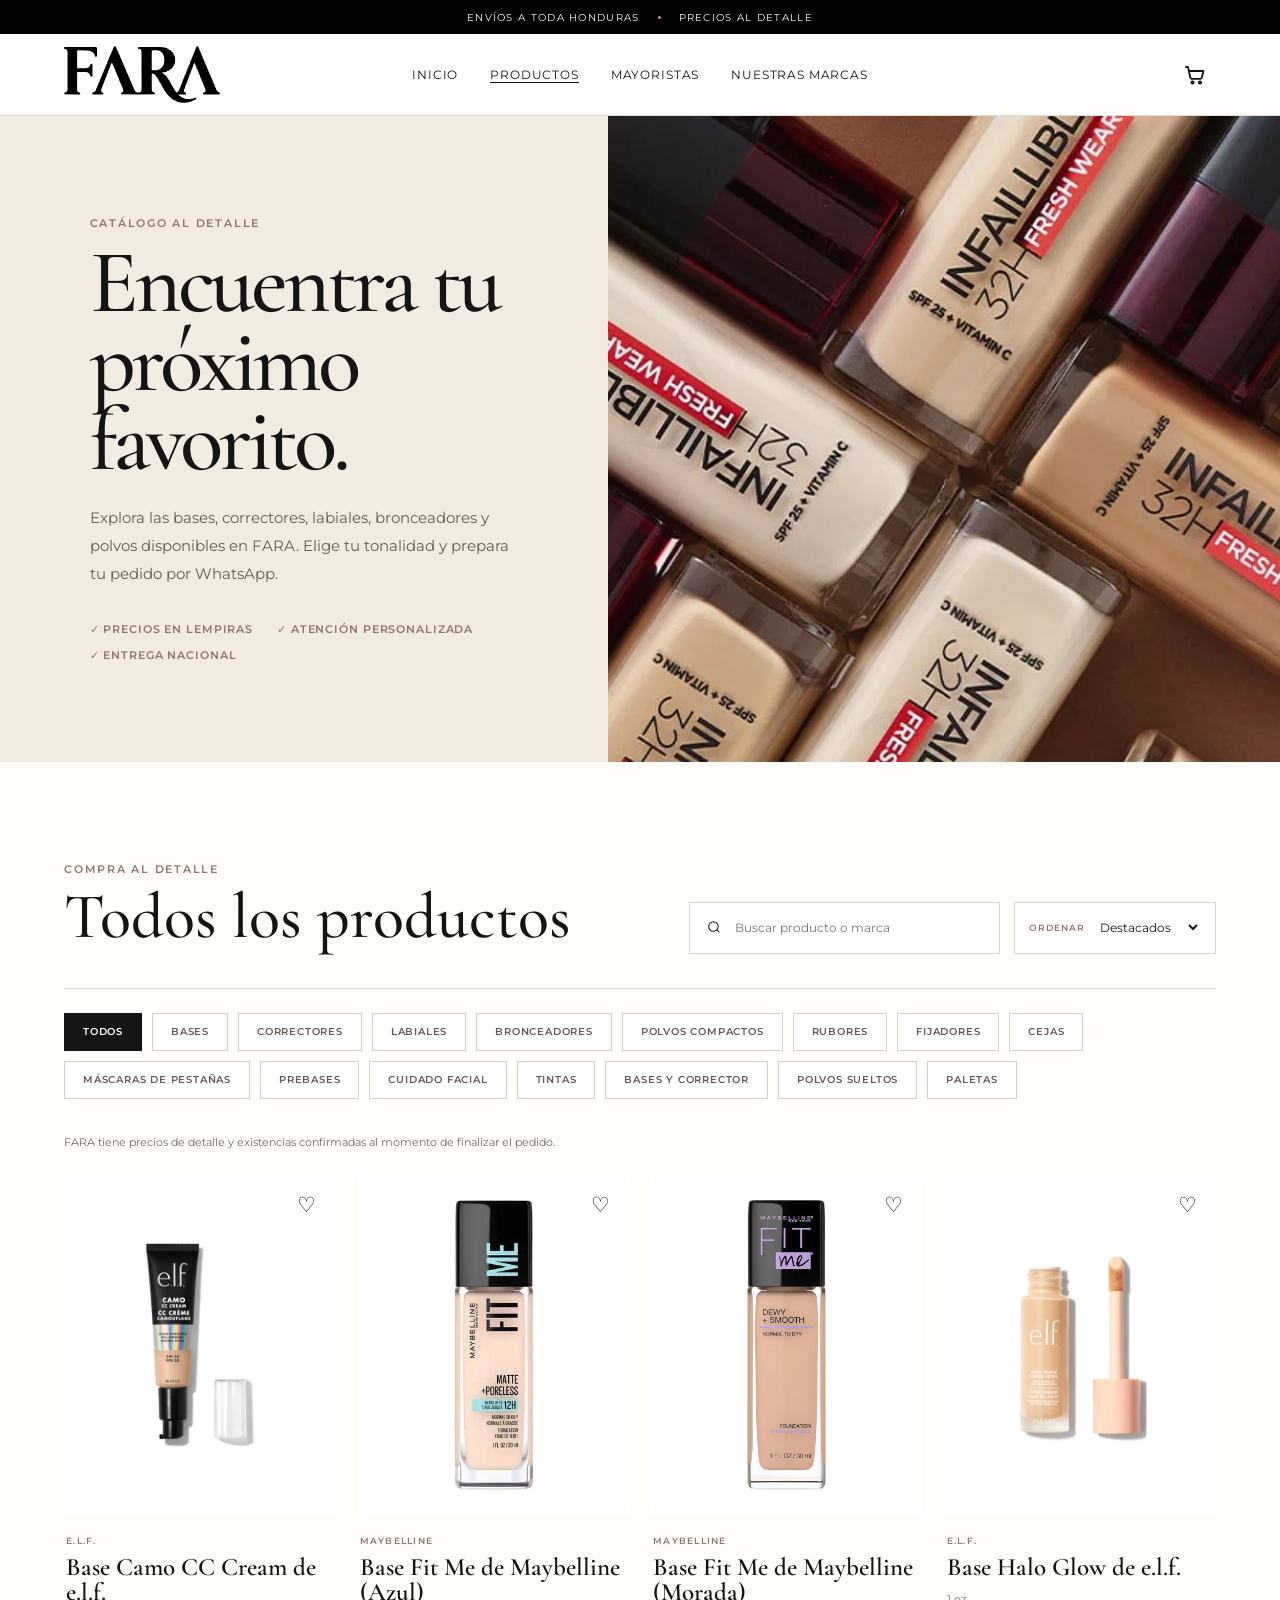
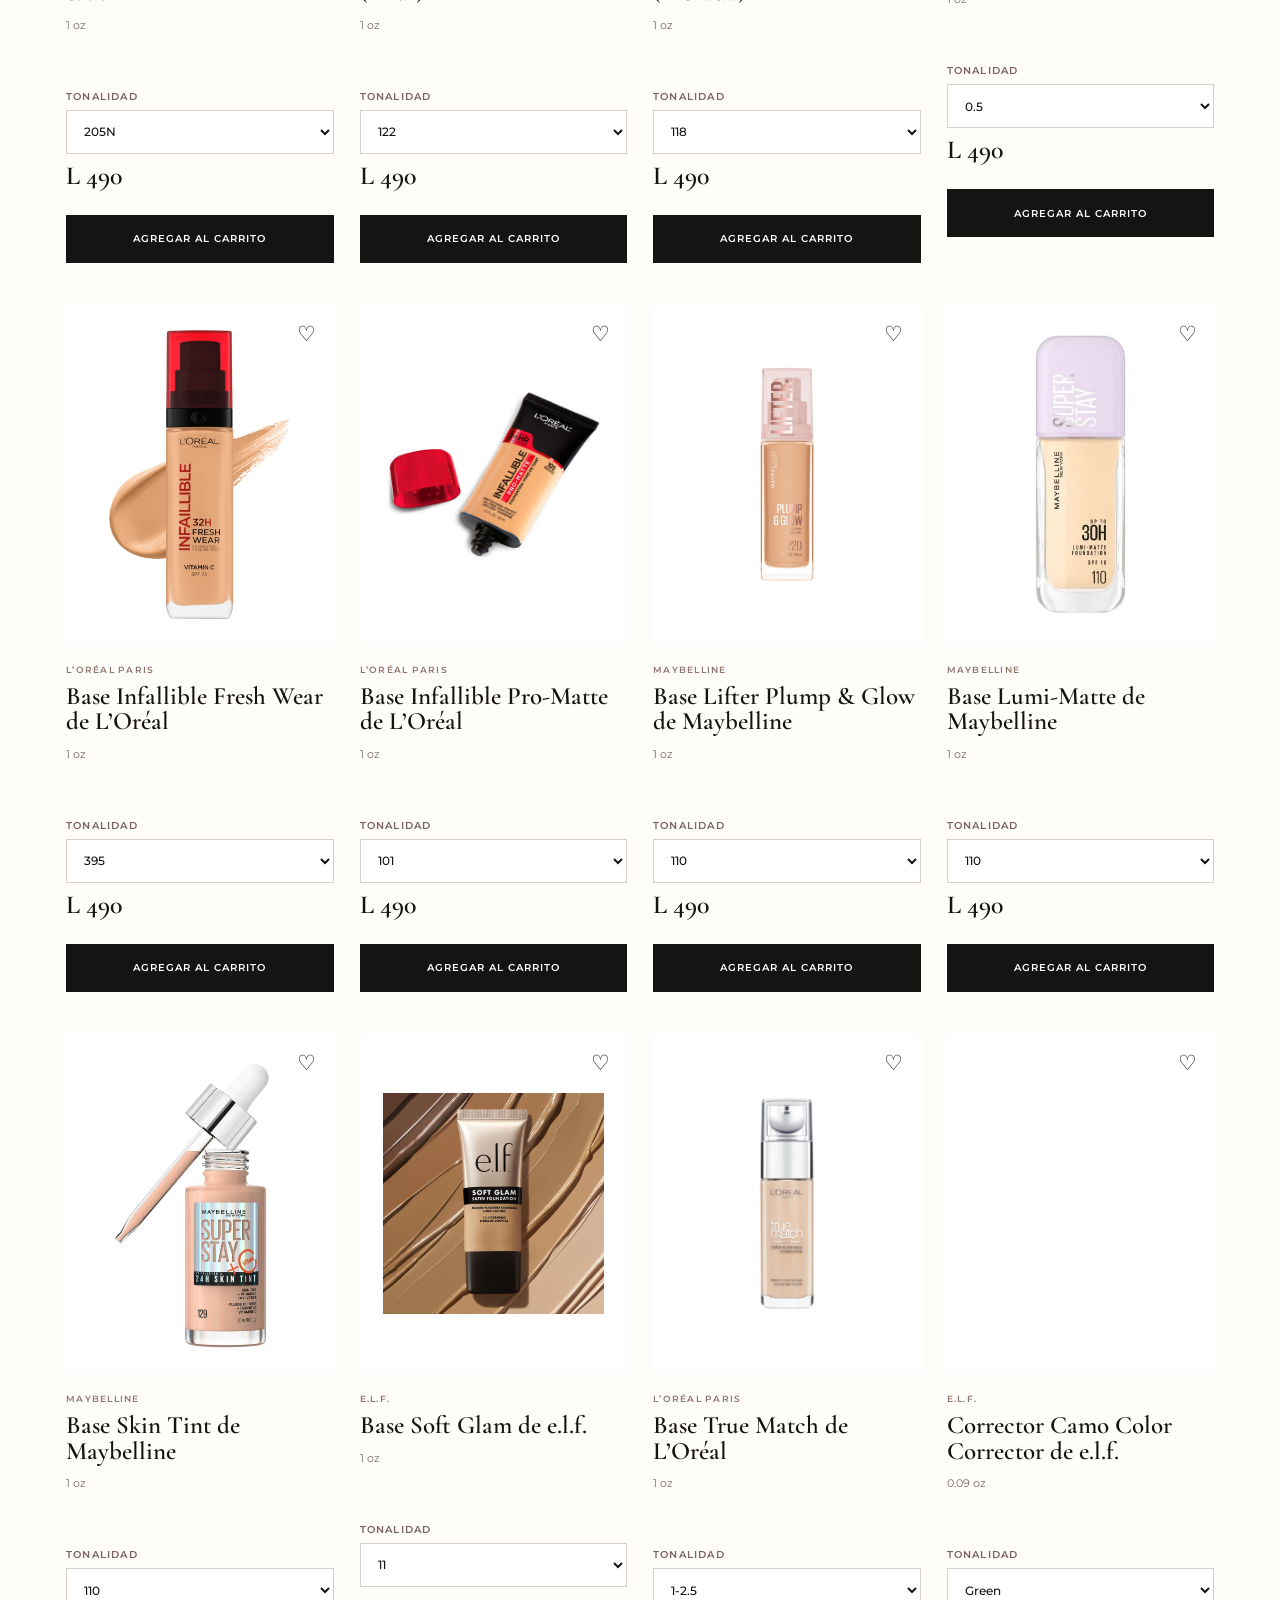
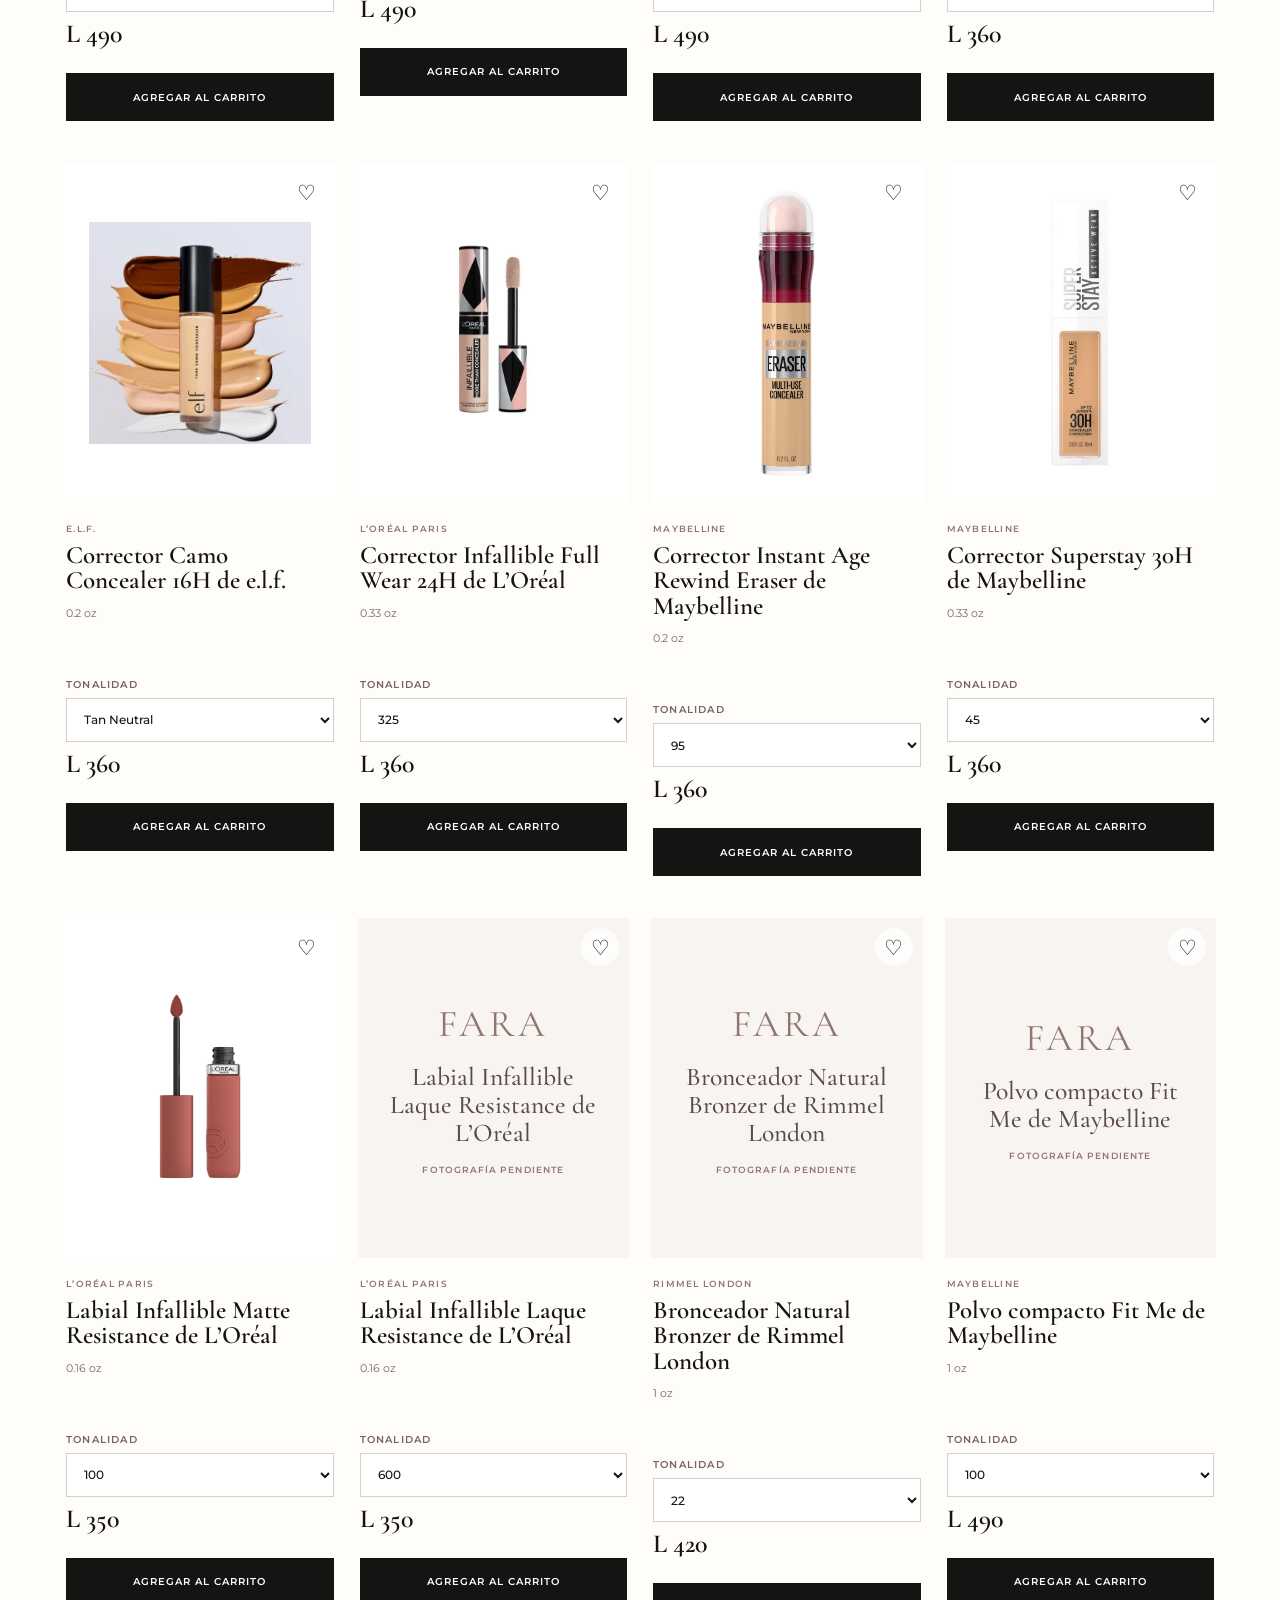
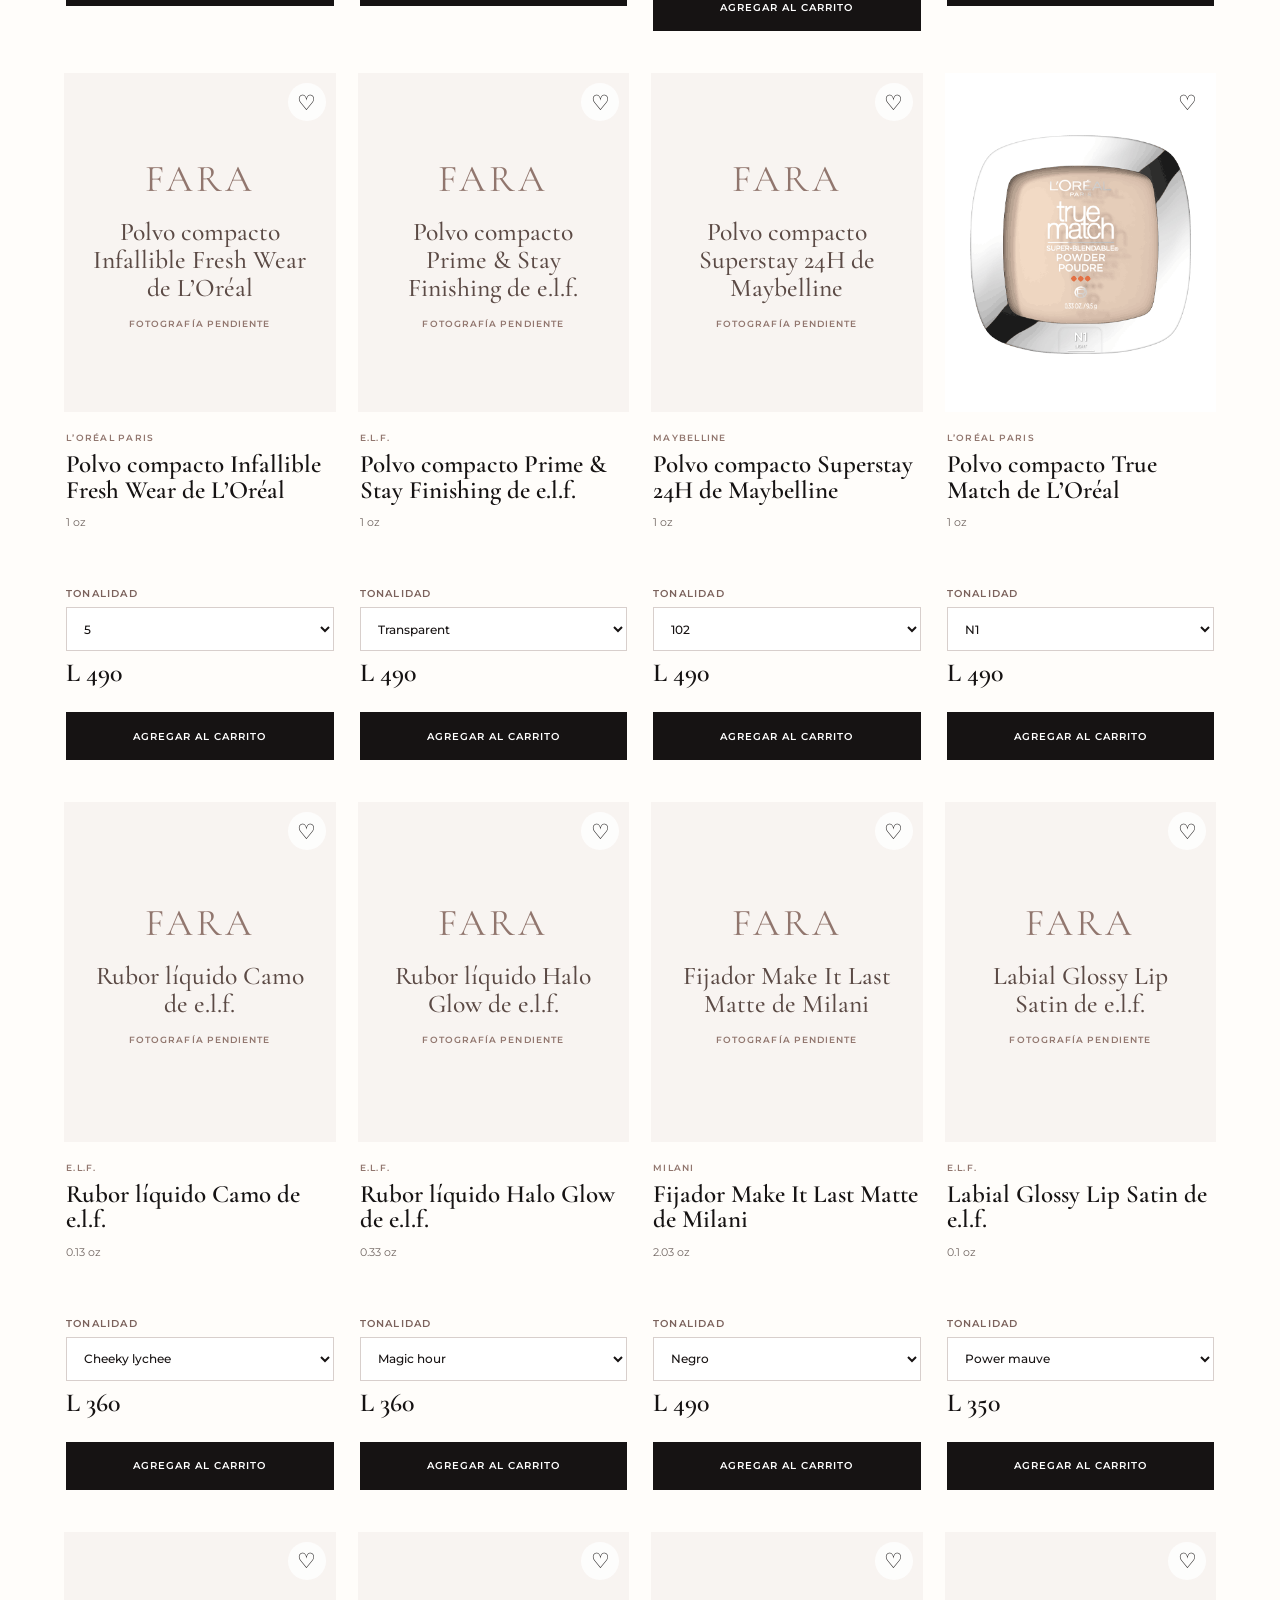
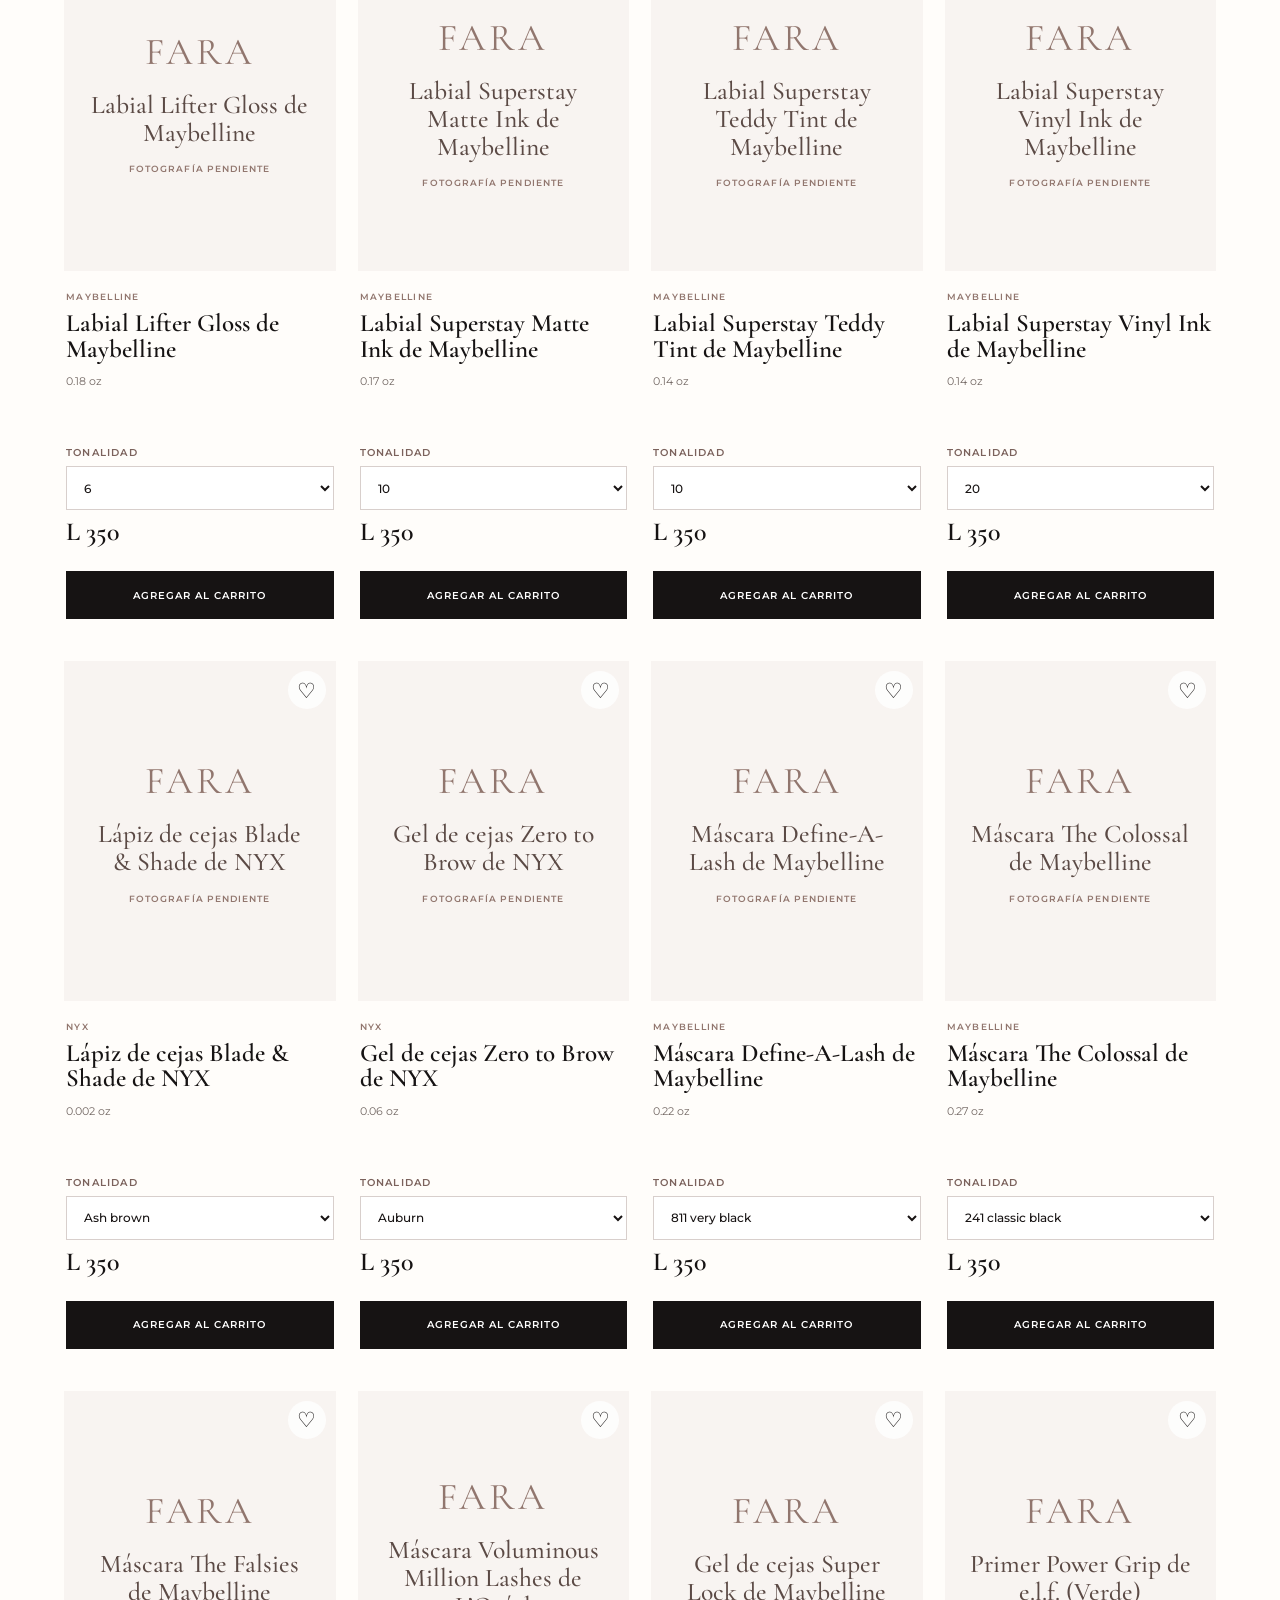
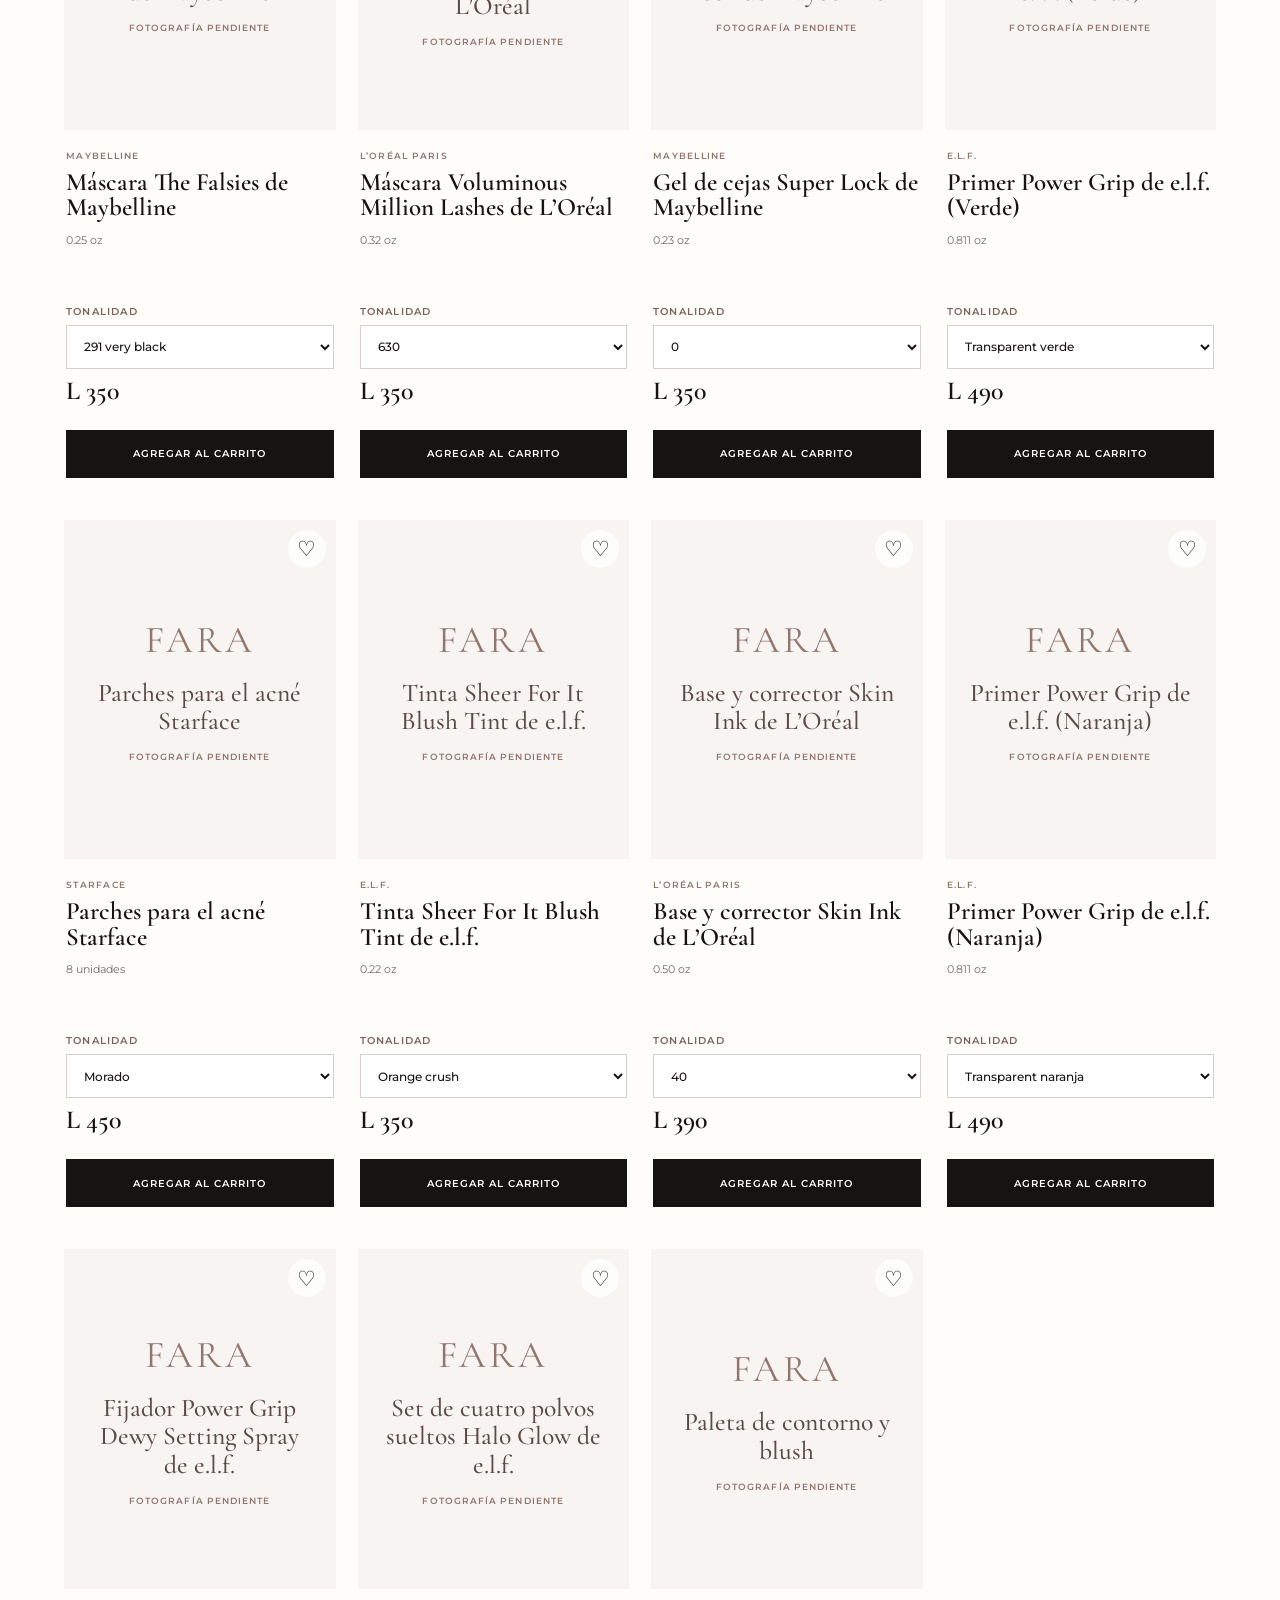
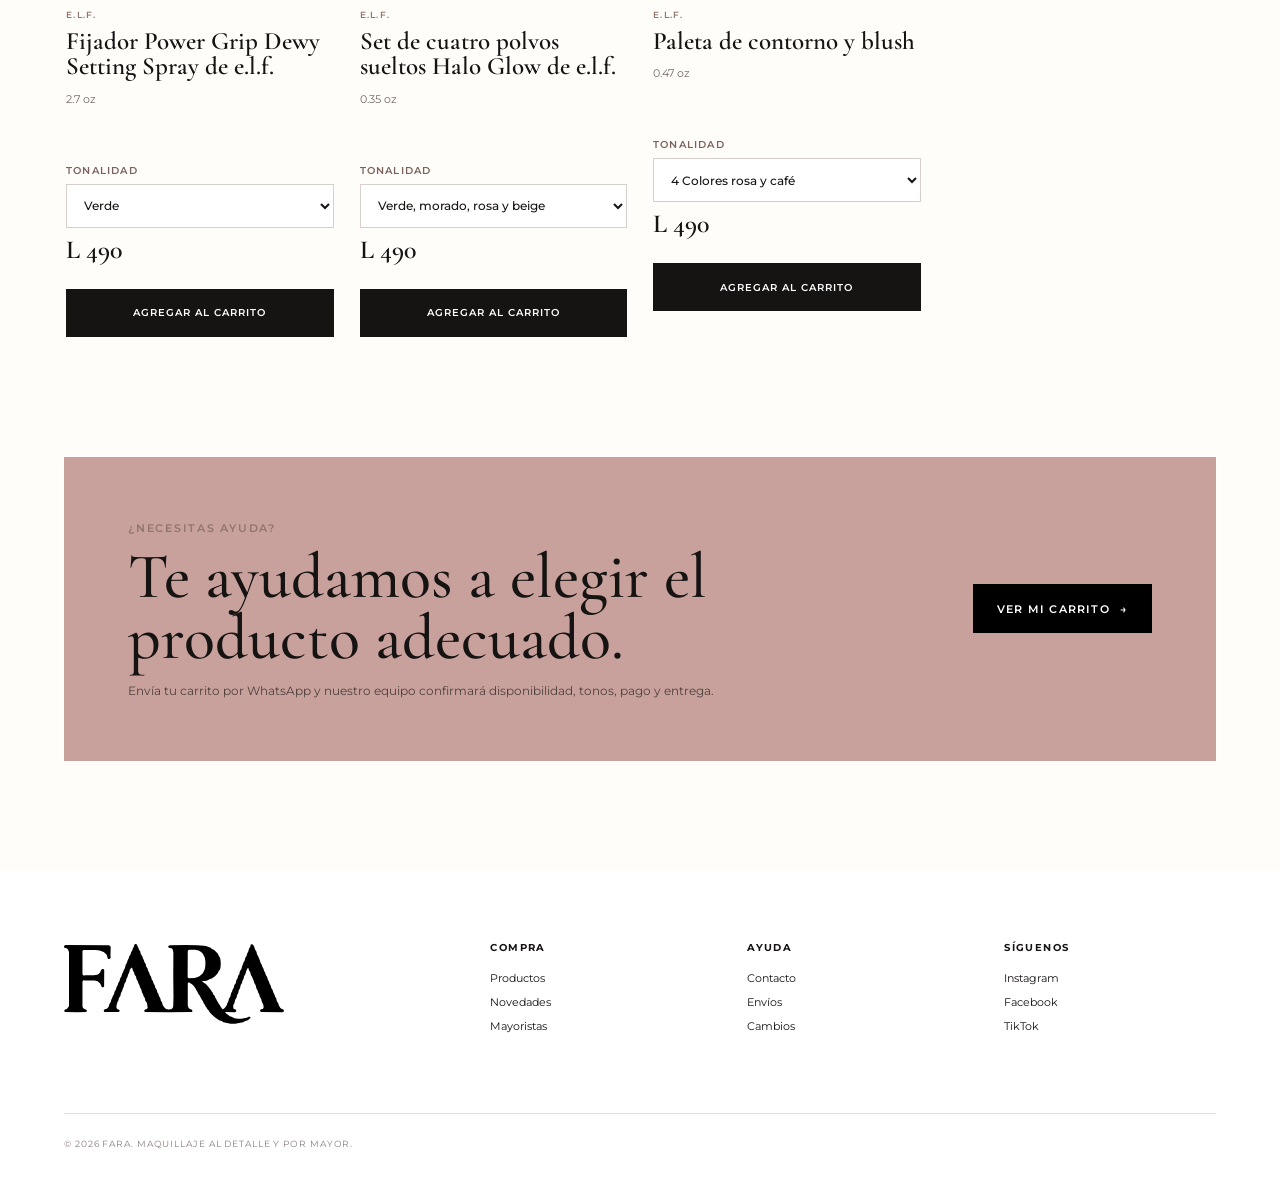
==== commit a3e3a0a6: "refactor: use one canonical inventory JSON throughout FARA" ====
--- a/productos.html
+++ b/productos.html
@@ -133,7 +133,7 @@
     </aside>
   </div>
 
-  <script src="assets/products-page.js?v=20260909-clean1" defer></script>
+  <script src="assets/products-page.js?v=20260909-unified1" defer></script>
   <script src="assets/products-extra.js?v=20260803-1610" defer></script>
 </body>
 
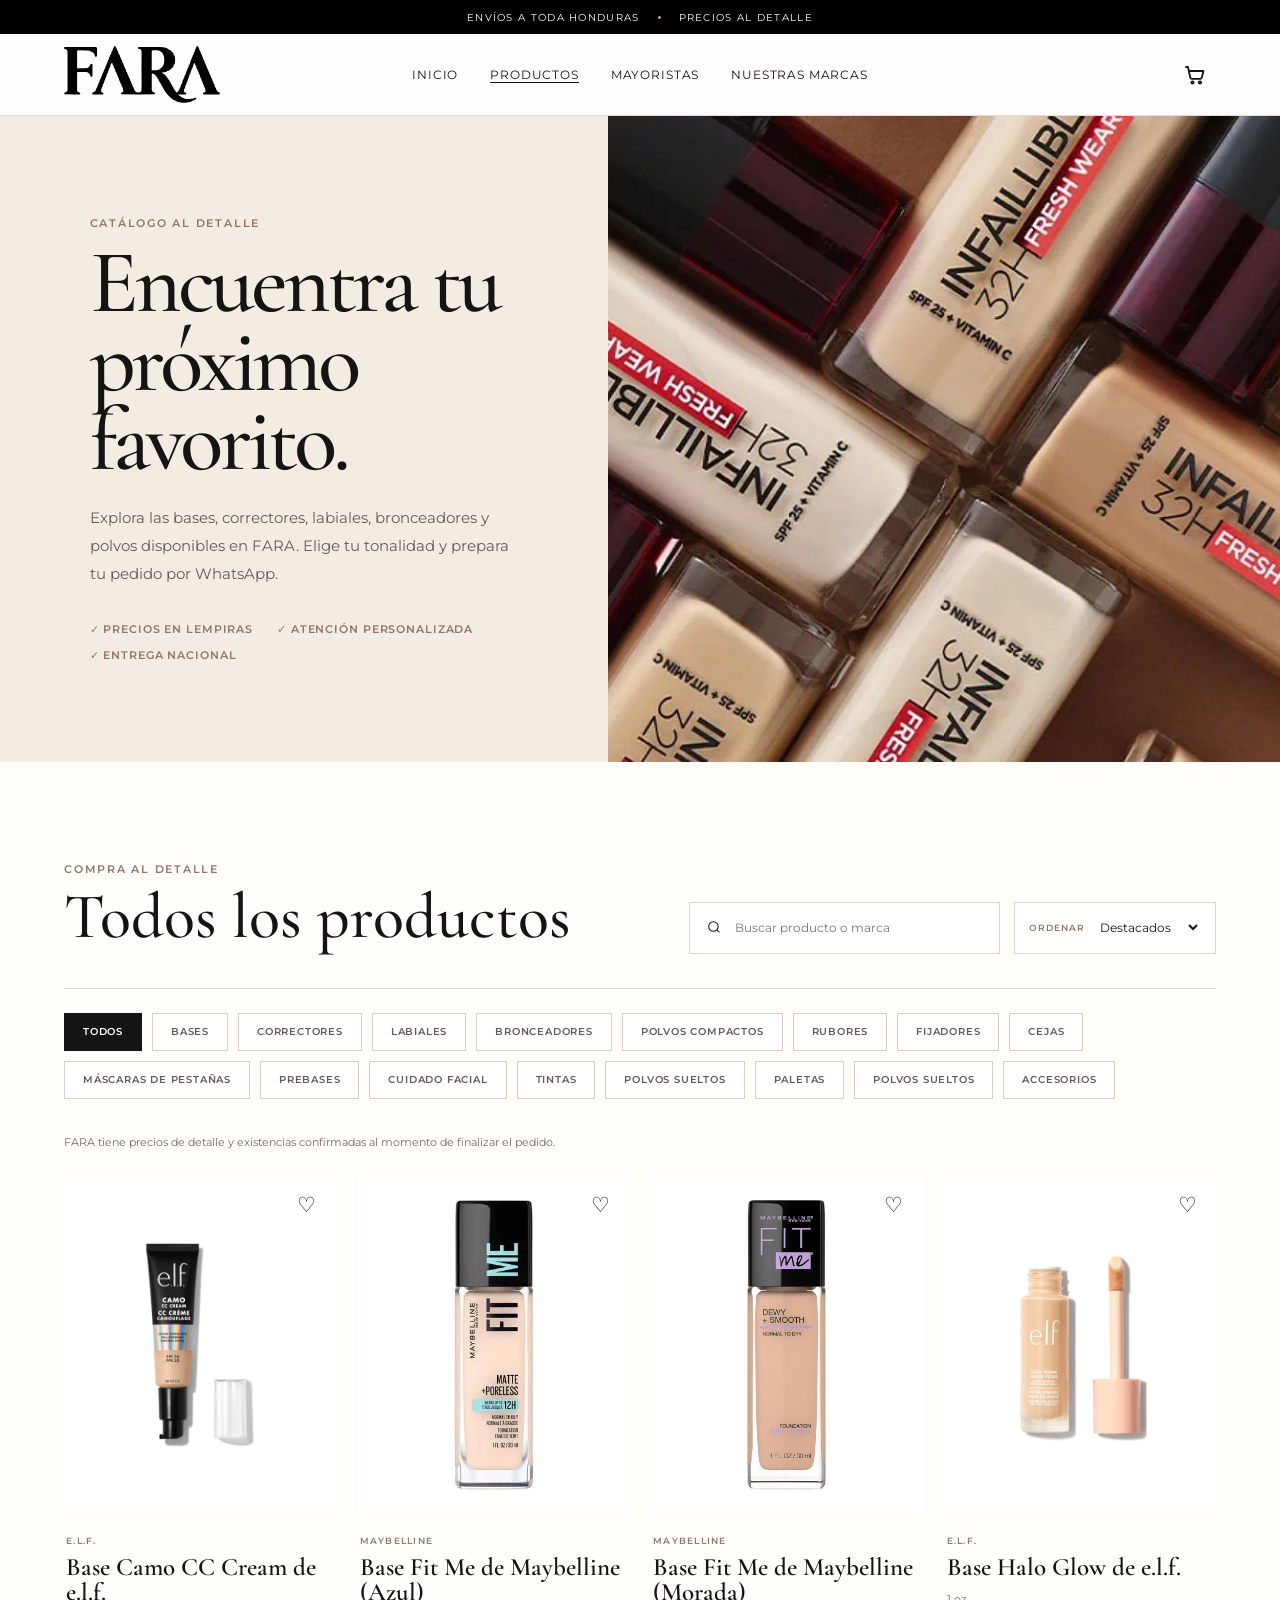
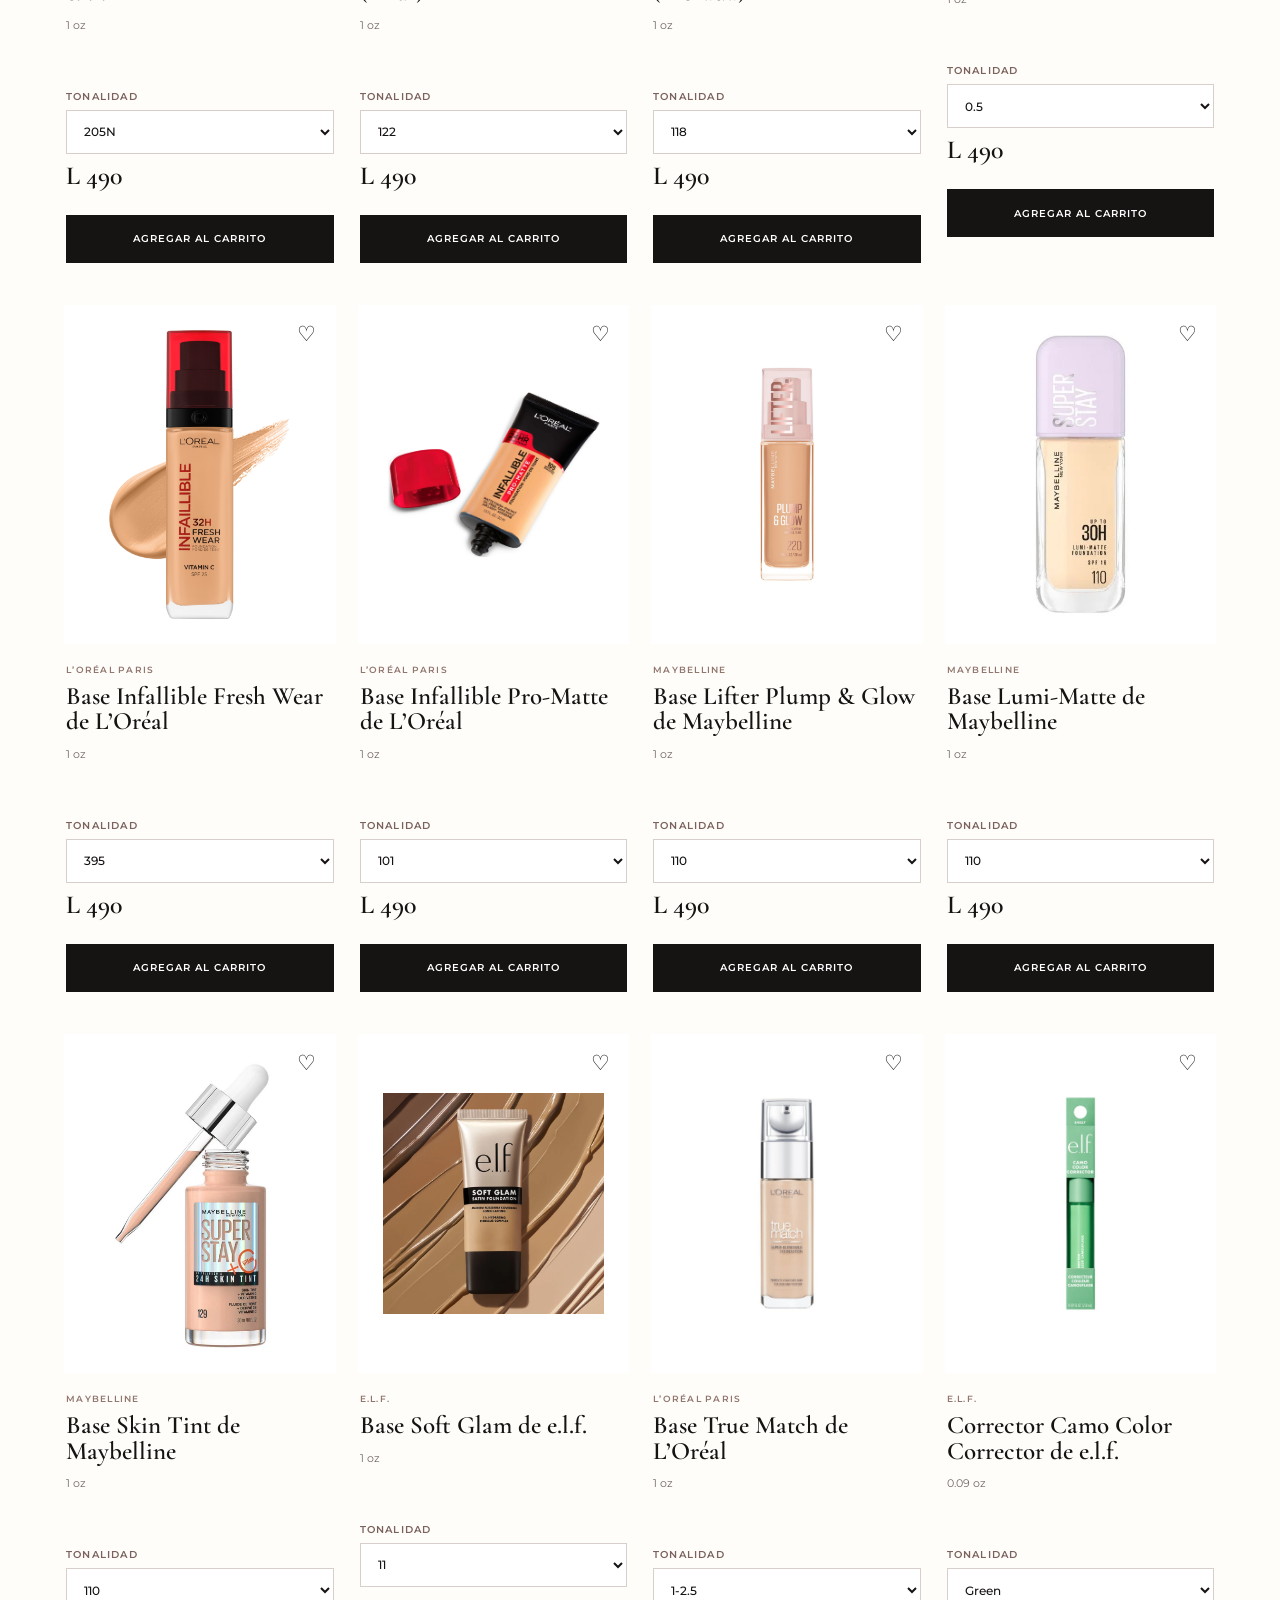
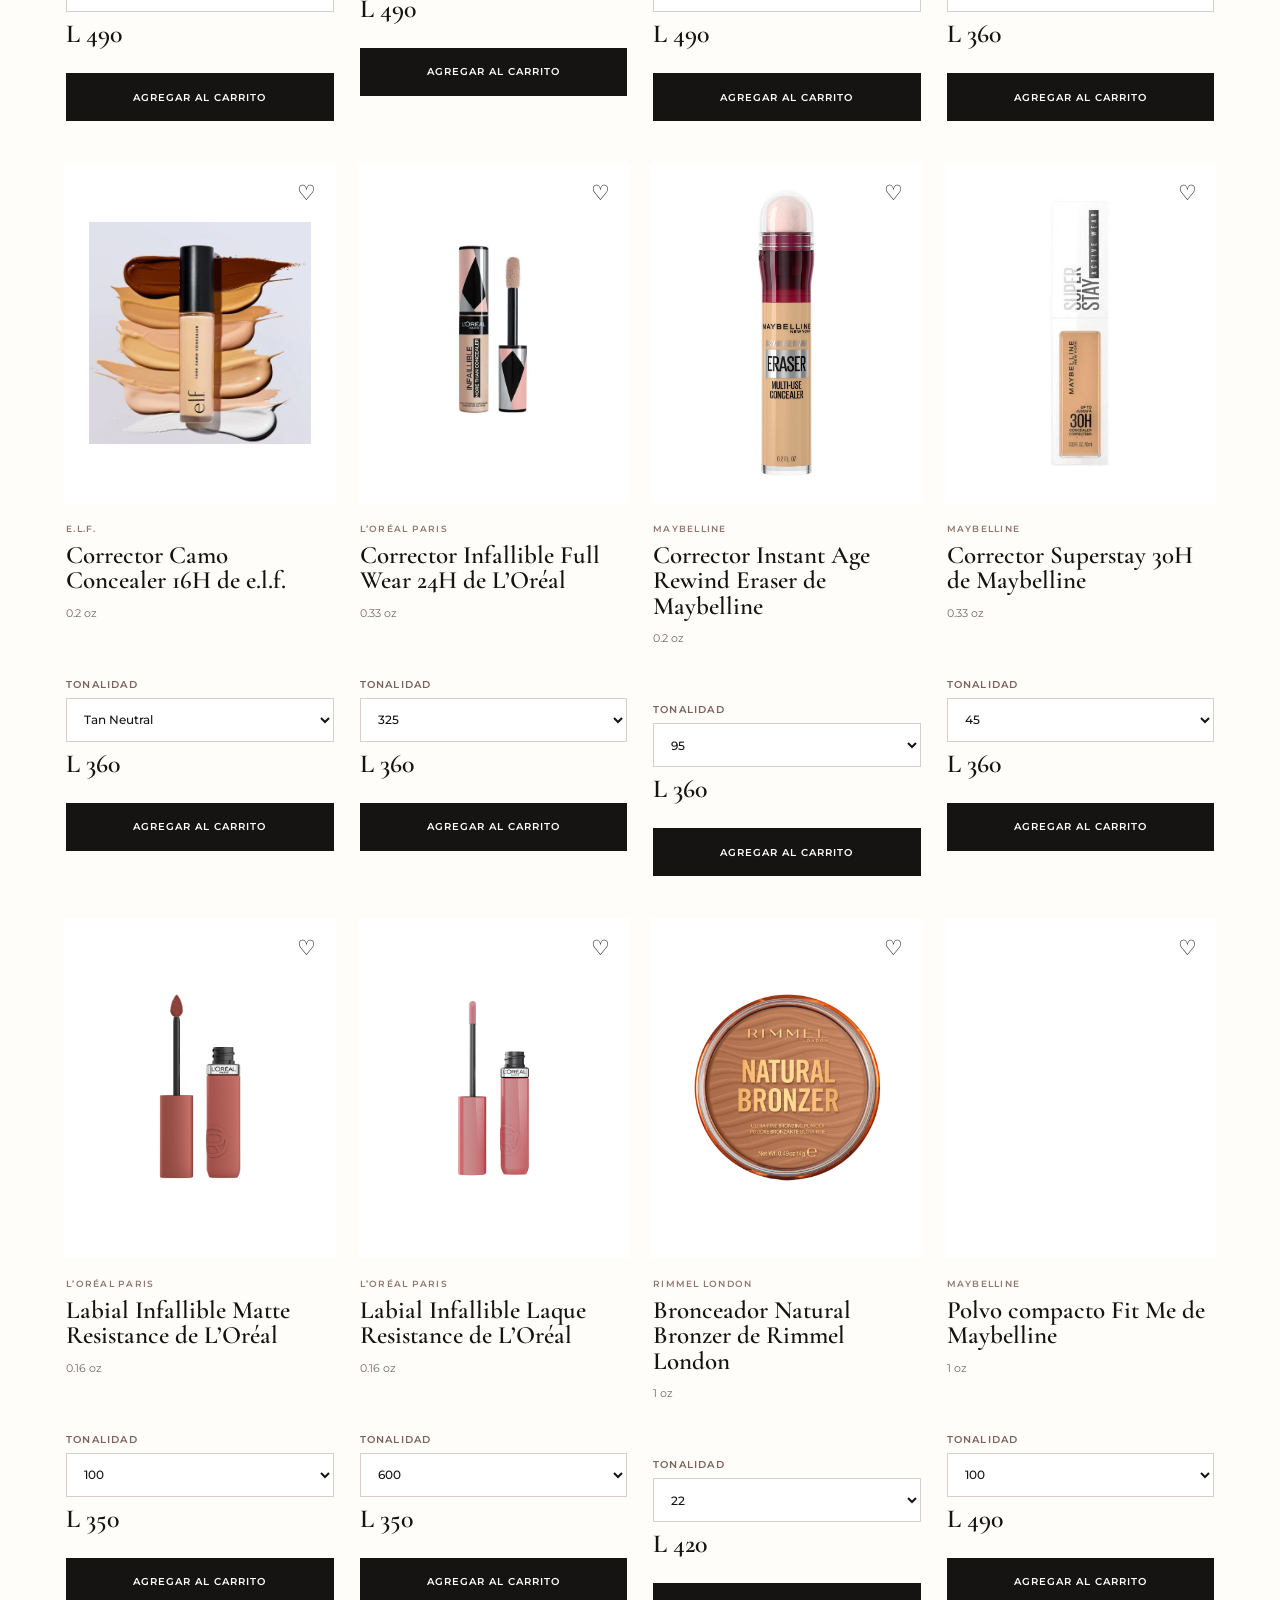
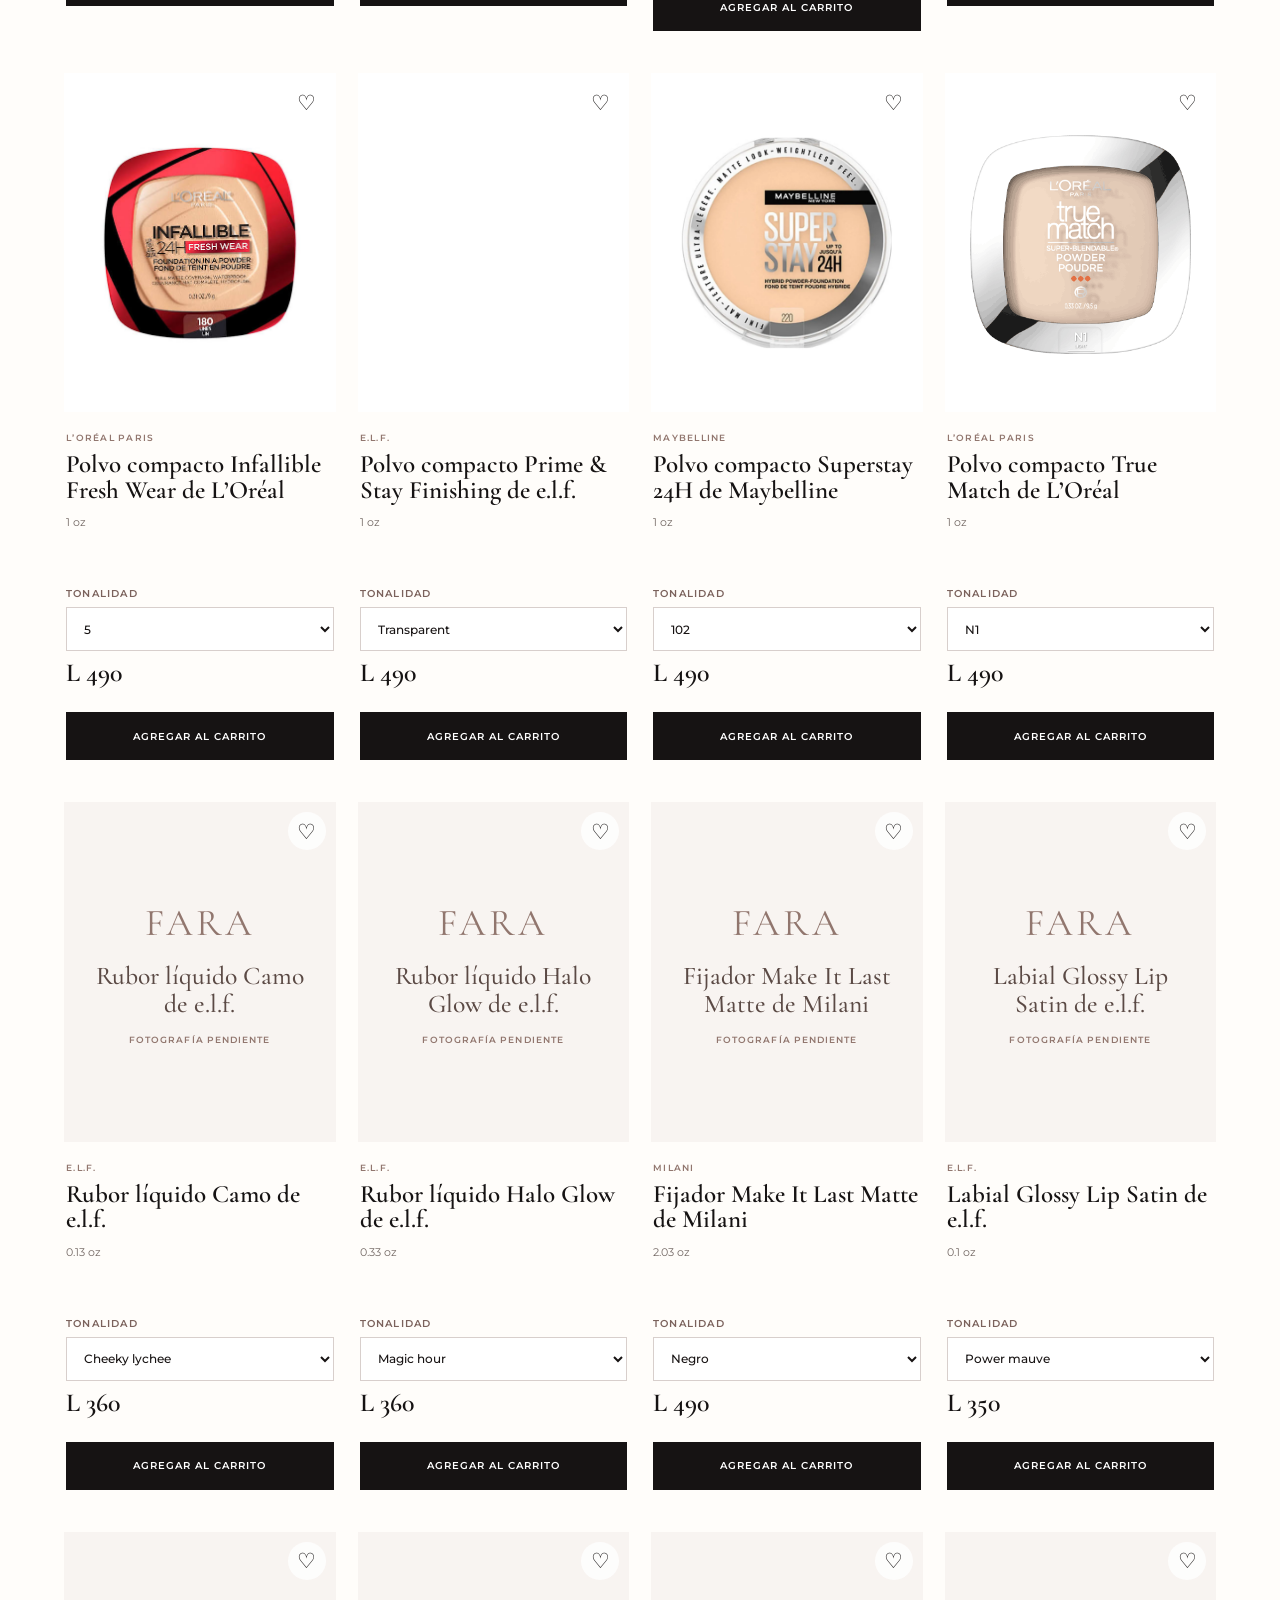
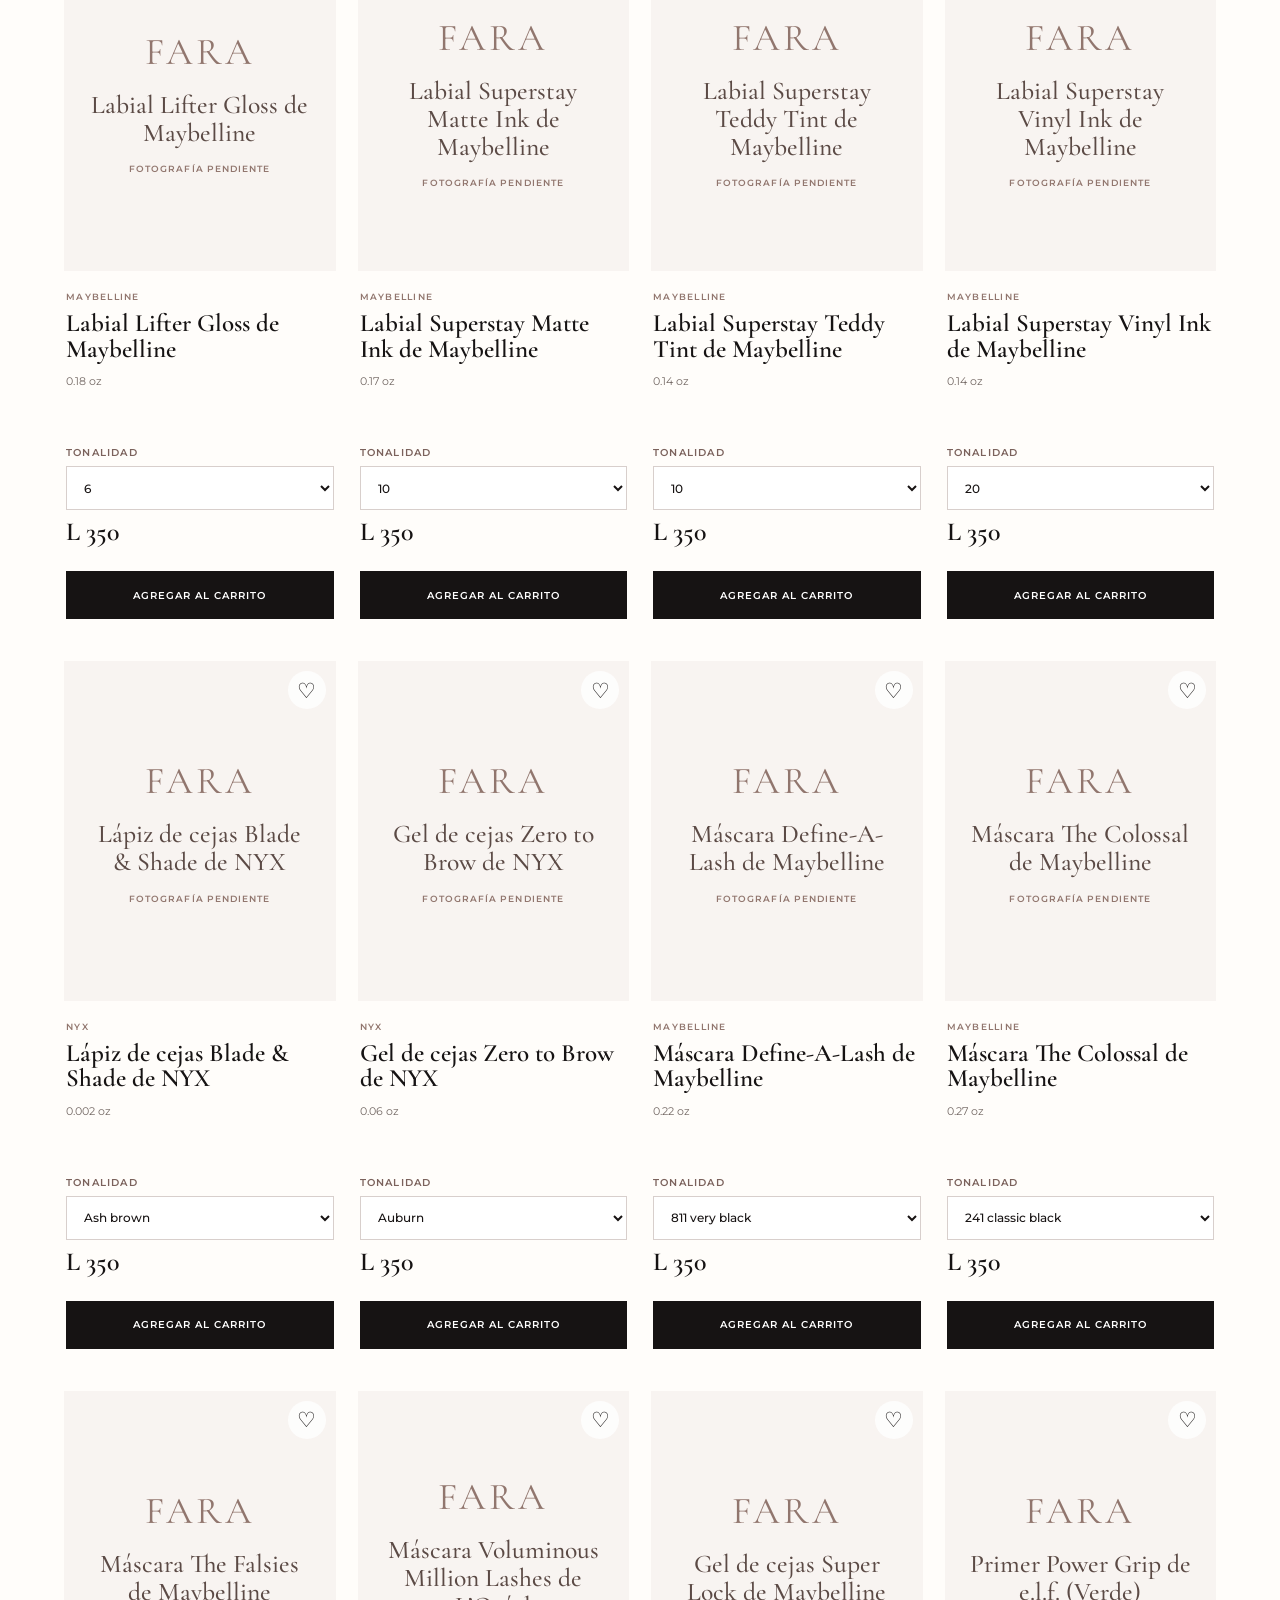
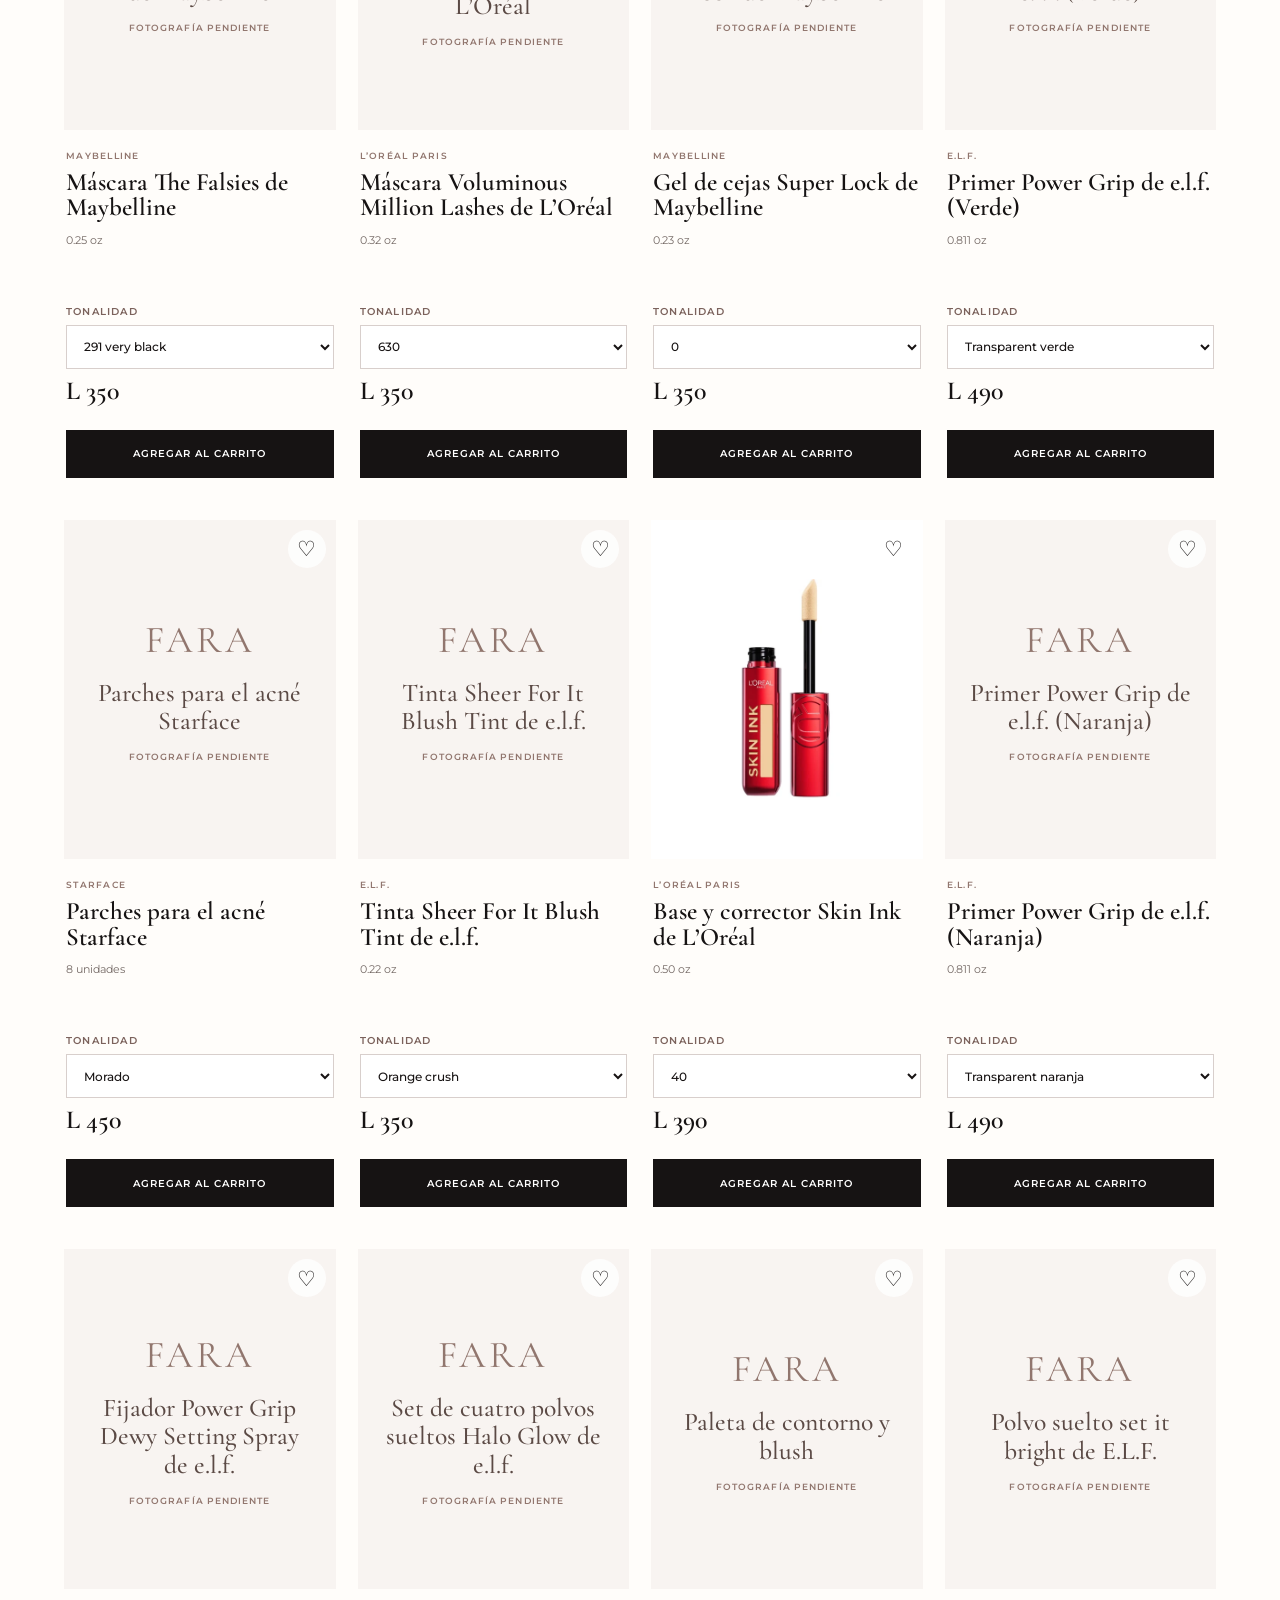
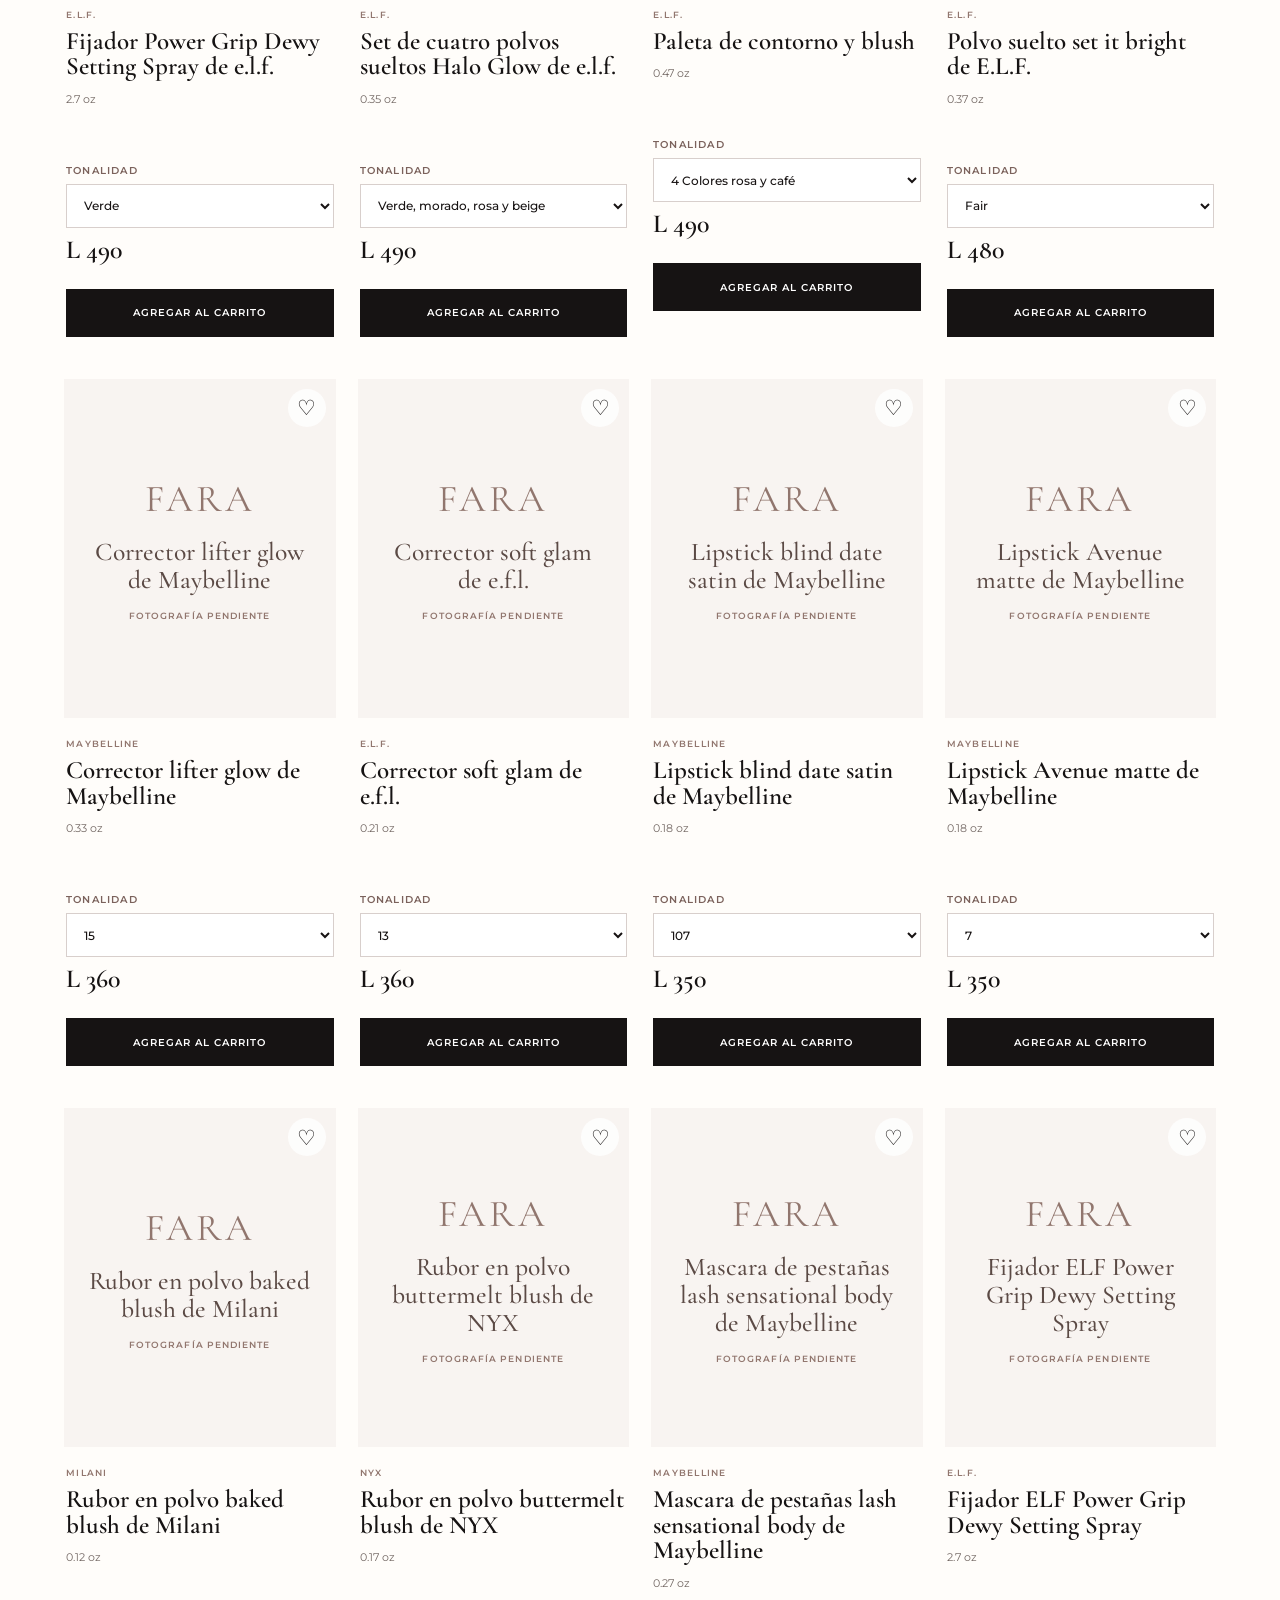
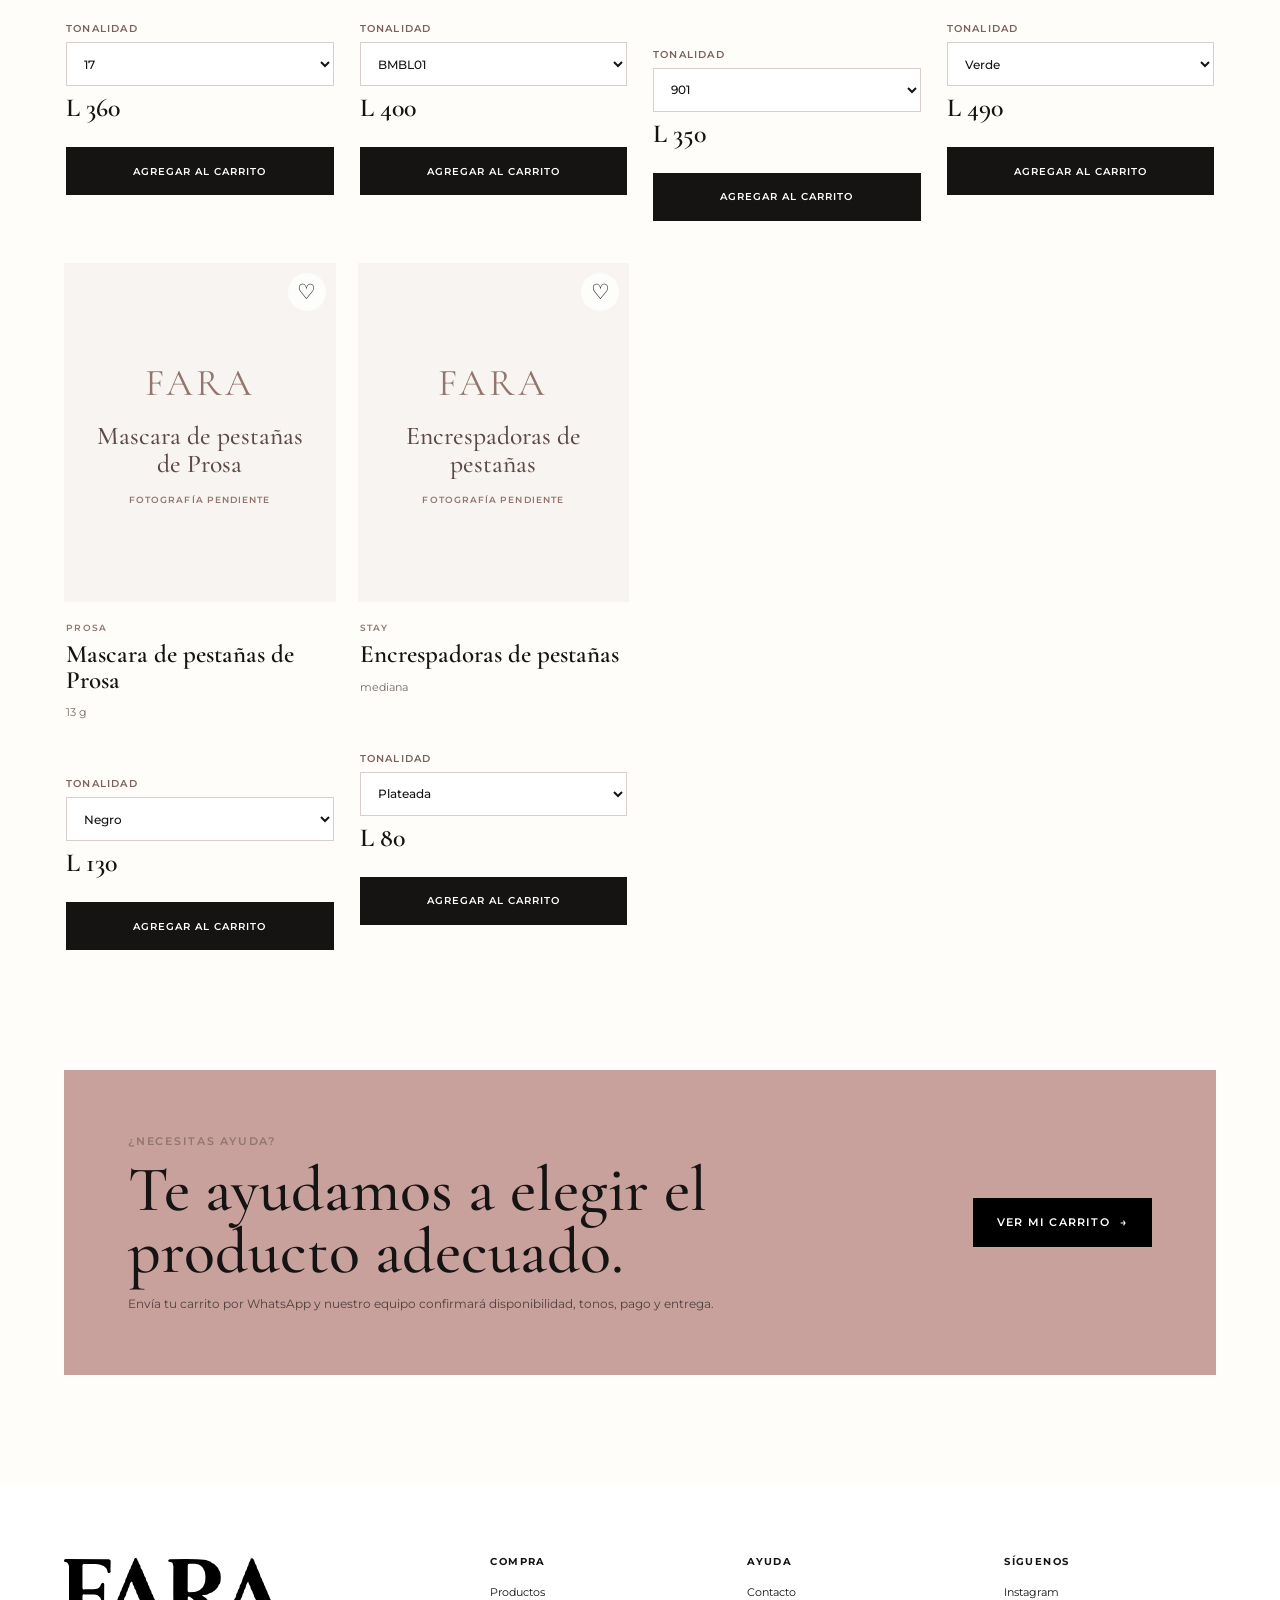
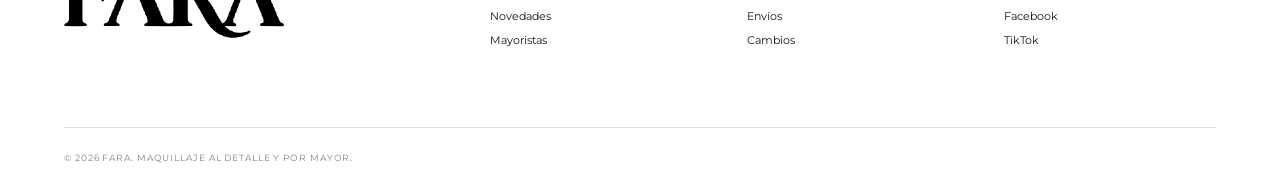
==== commit 81cbf1d3: "feat: add descriptions to every product detail" ====
--- a/productos.html
+++ b/productos.html
@@ -133,7 +133,7 @@
     </aside>
   </div>
 
-  <script src="assets/products-page.js?v=20260909-unified1" defer></script>
+  <script src="assets/products-page.js?v=20260910-descriptions1" defer></script>
   <script src="assets/products-extra.js?v=20260803-1610" defer></script>
 </body>
 
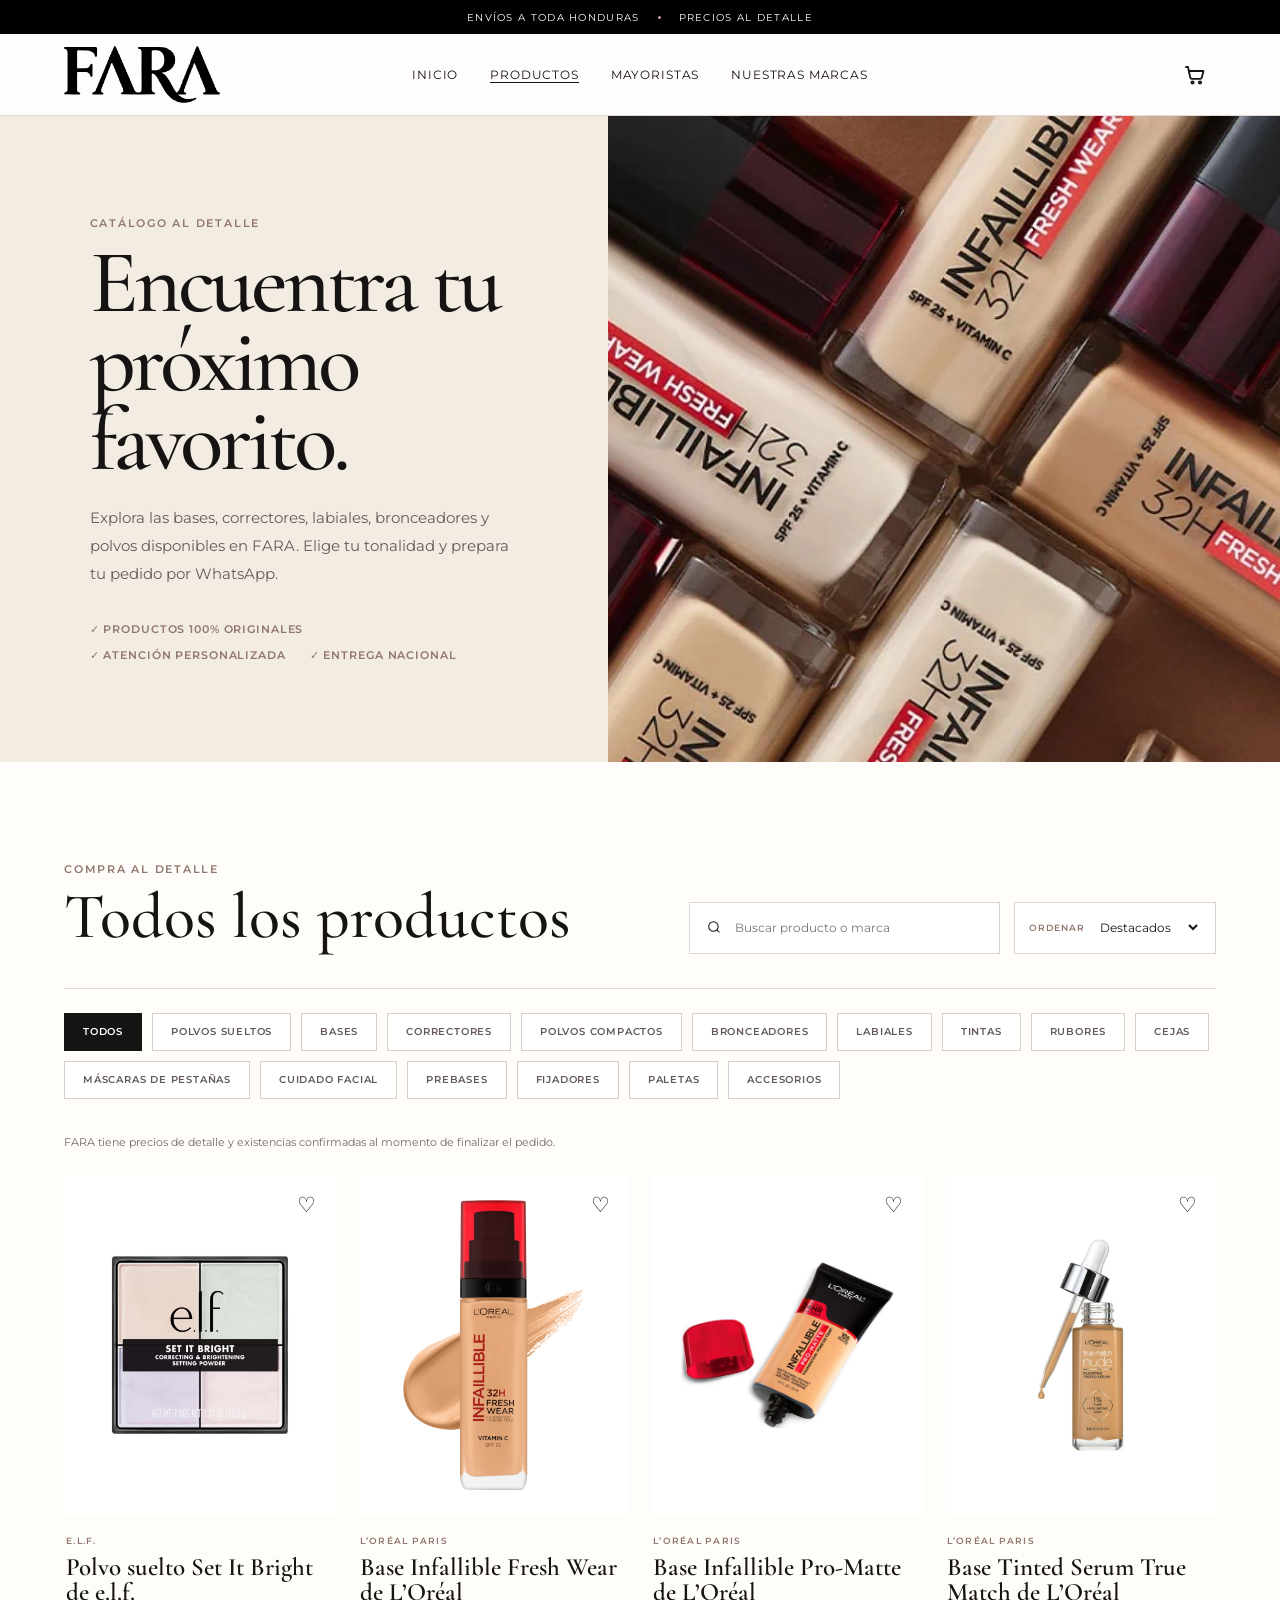
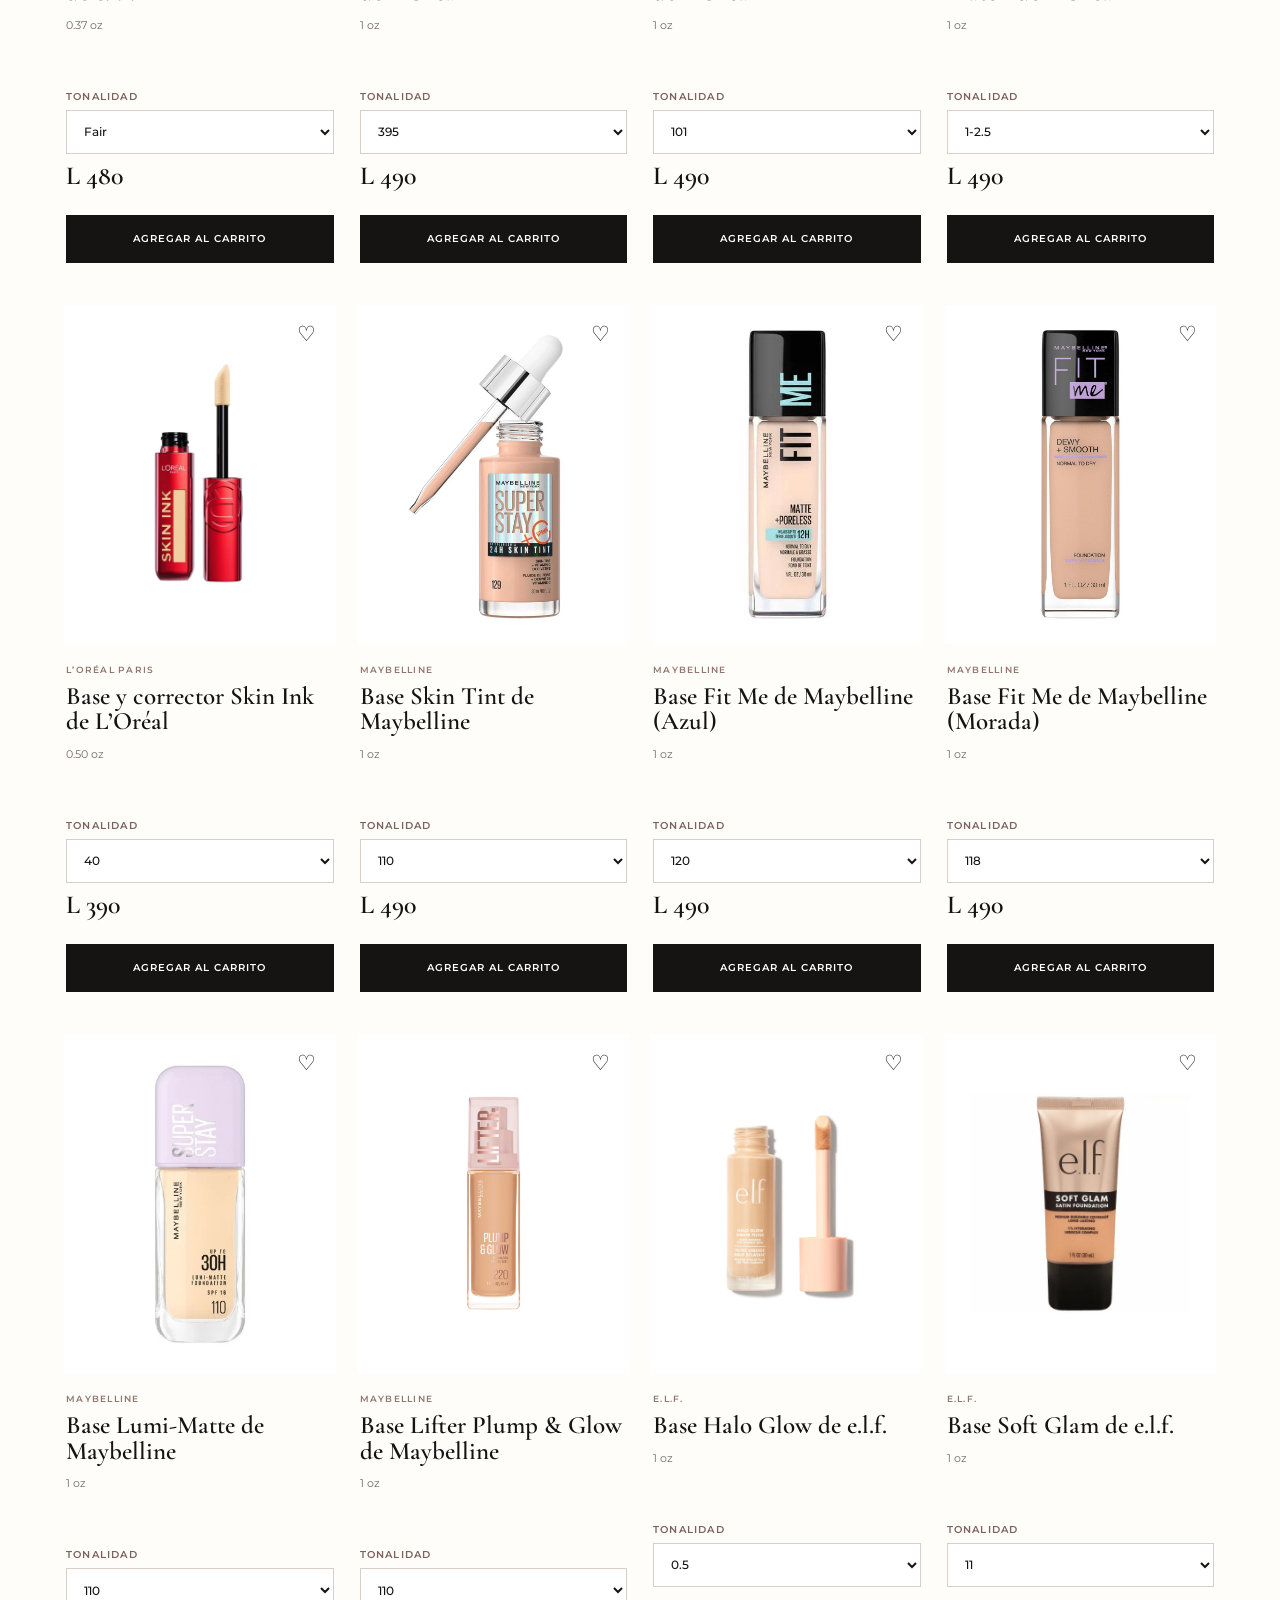
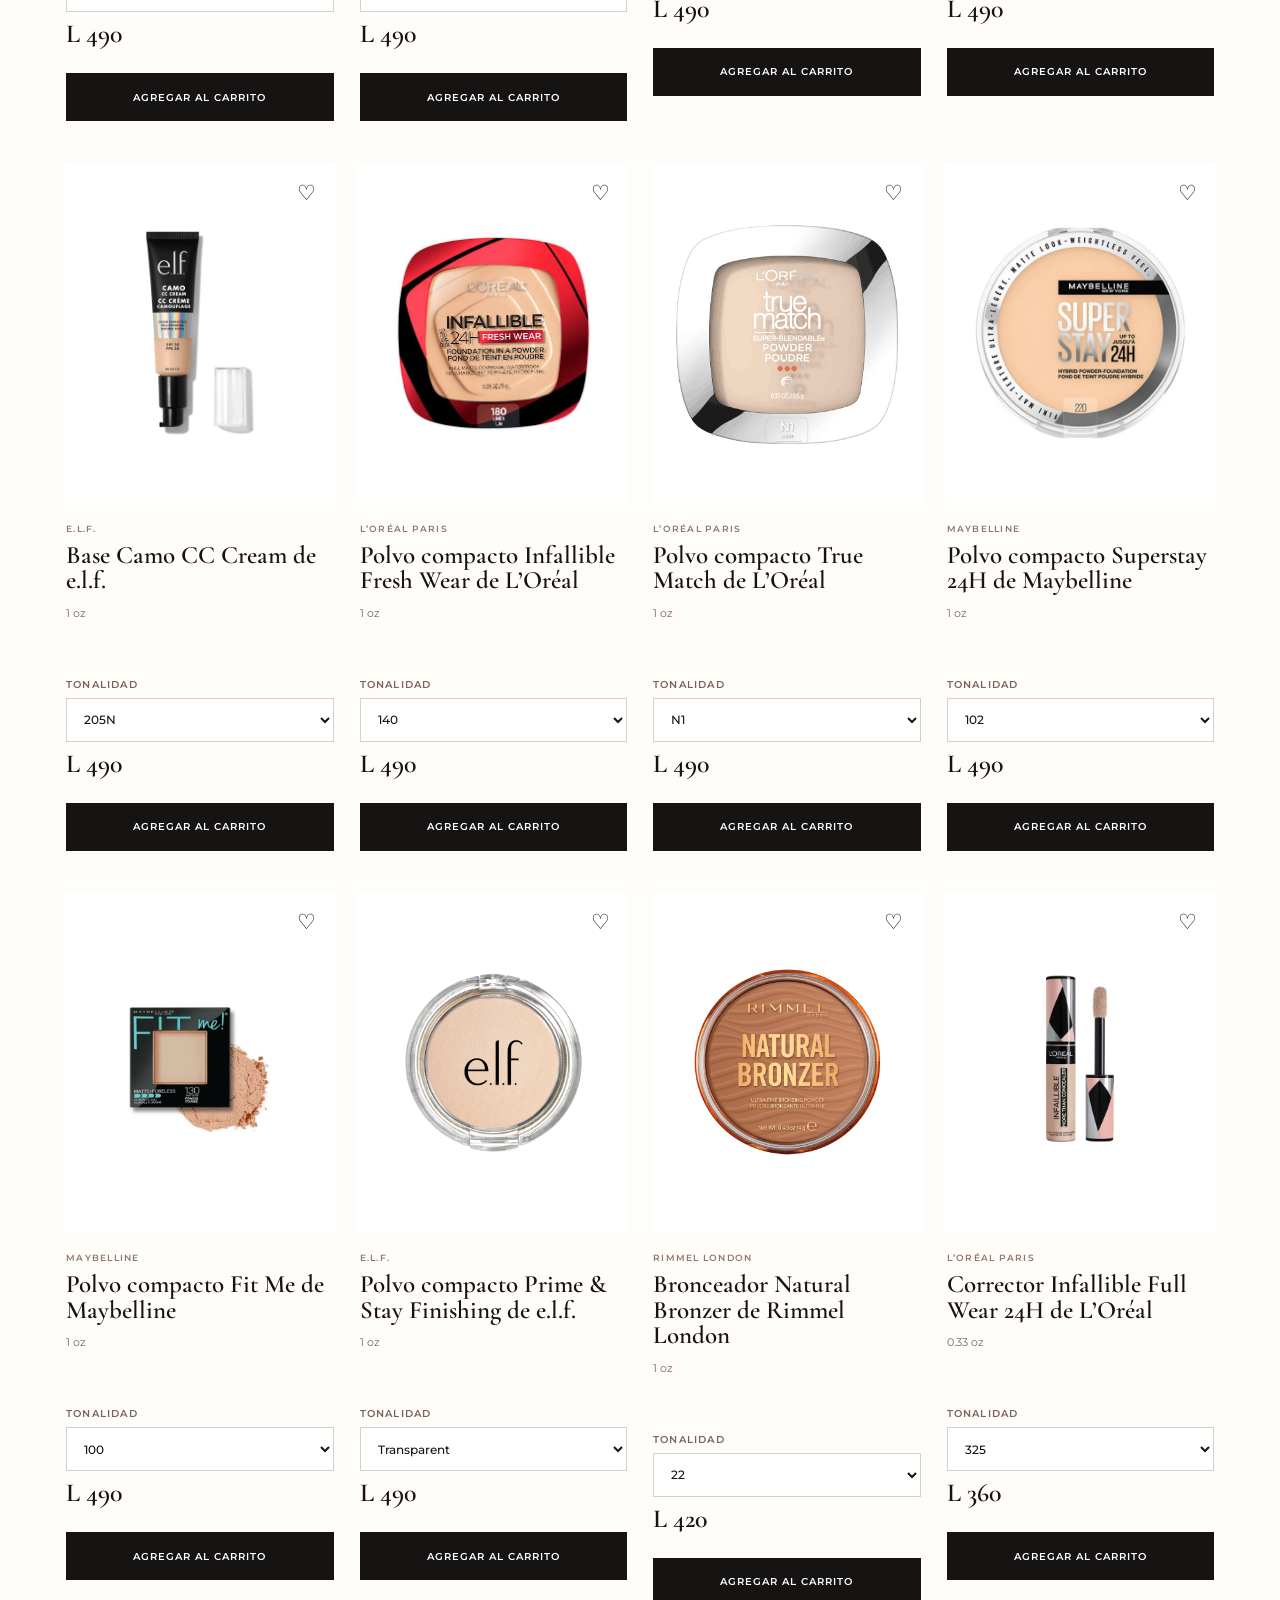
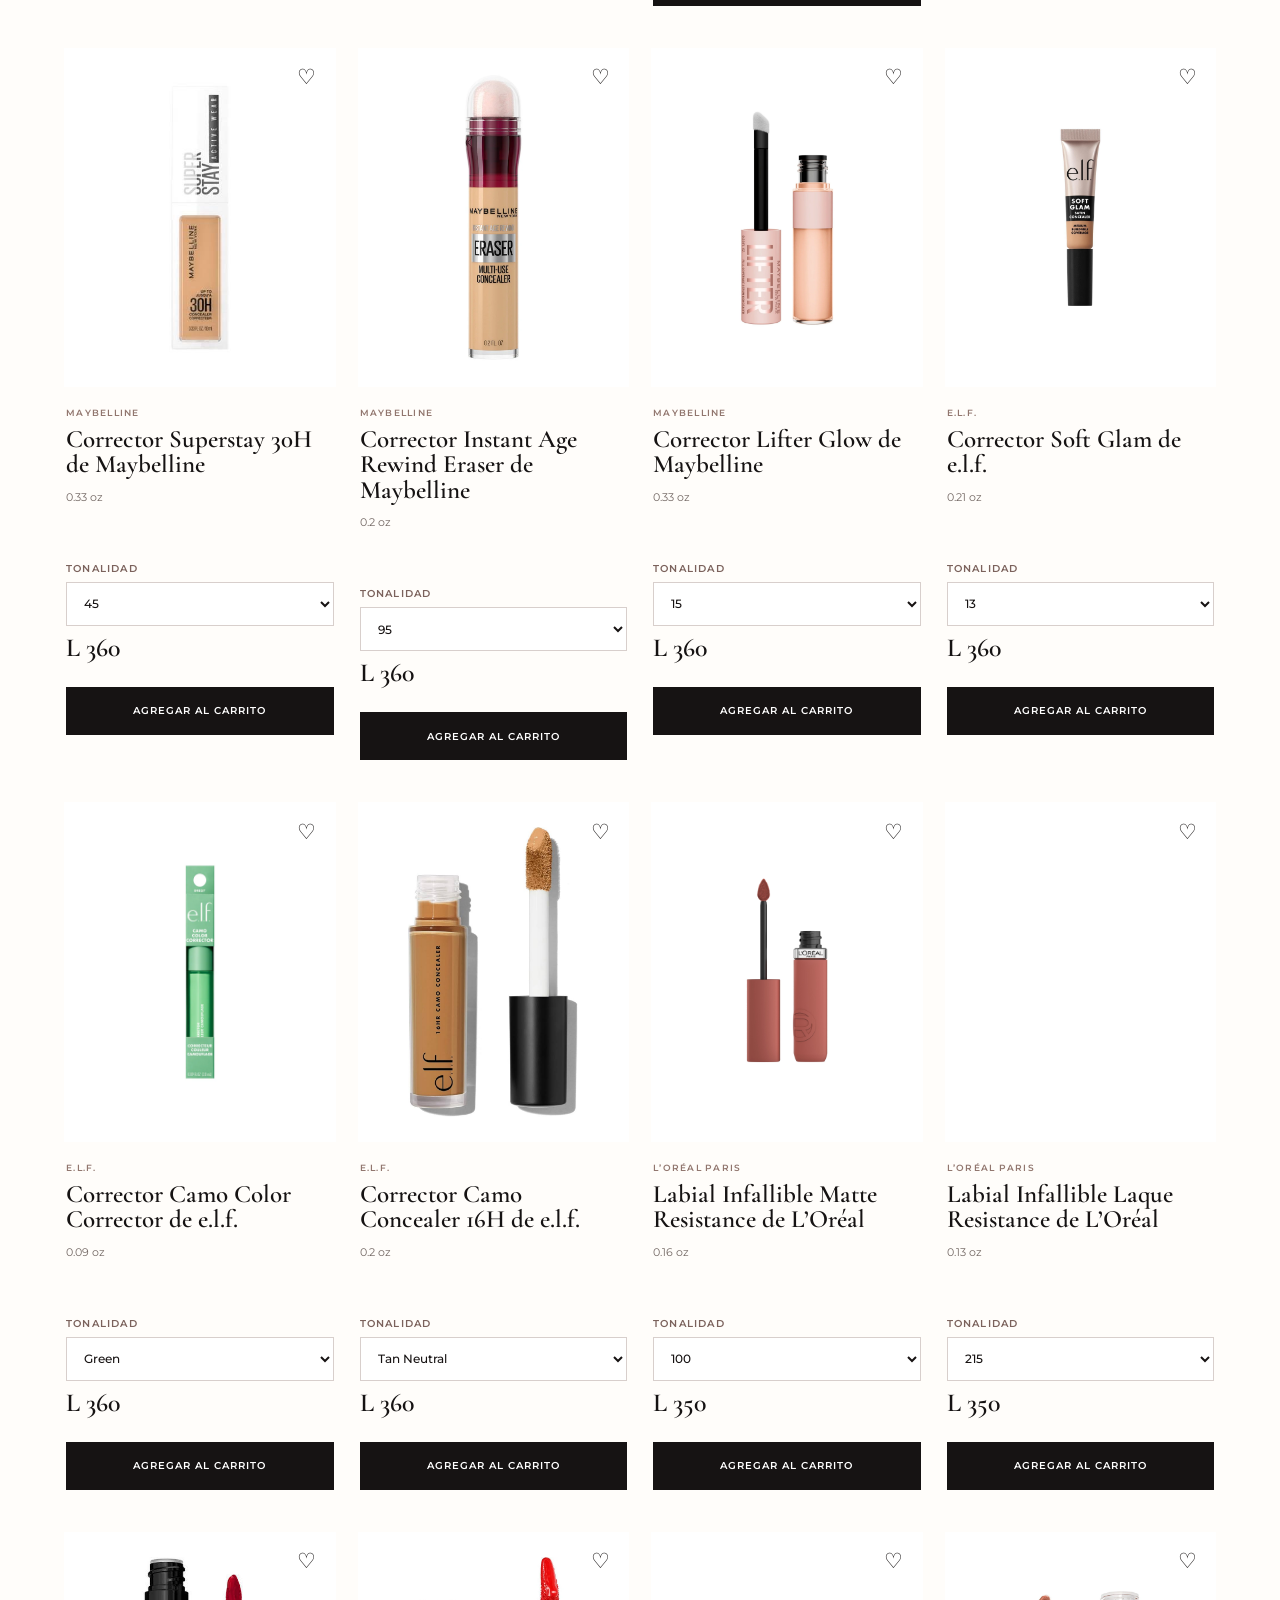
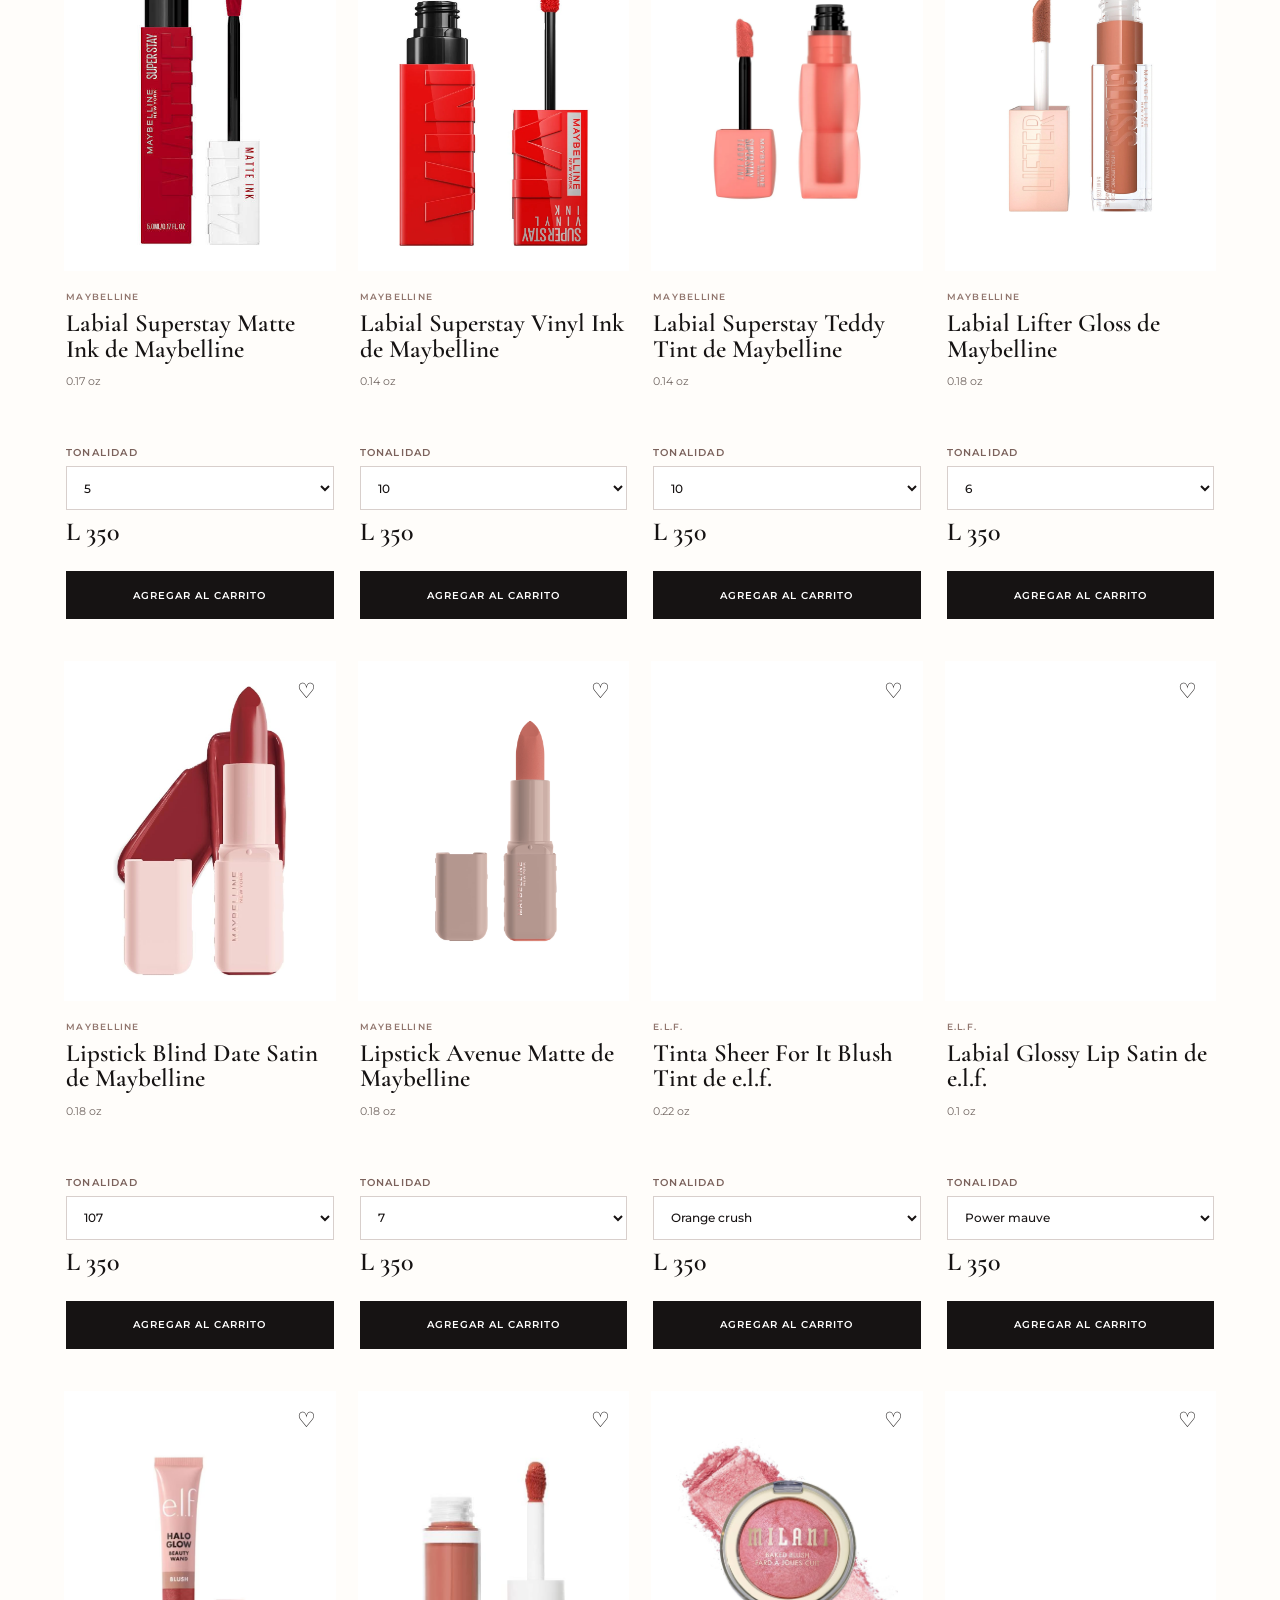
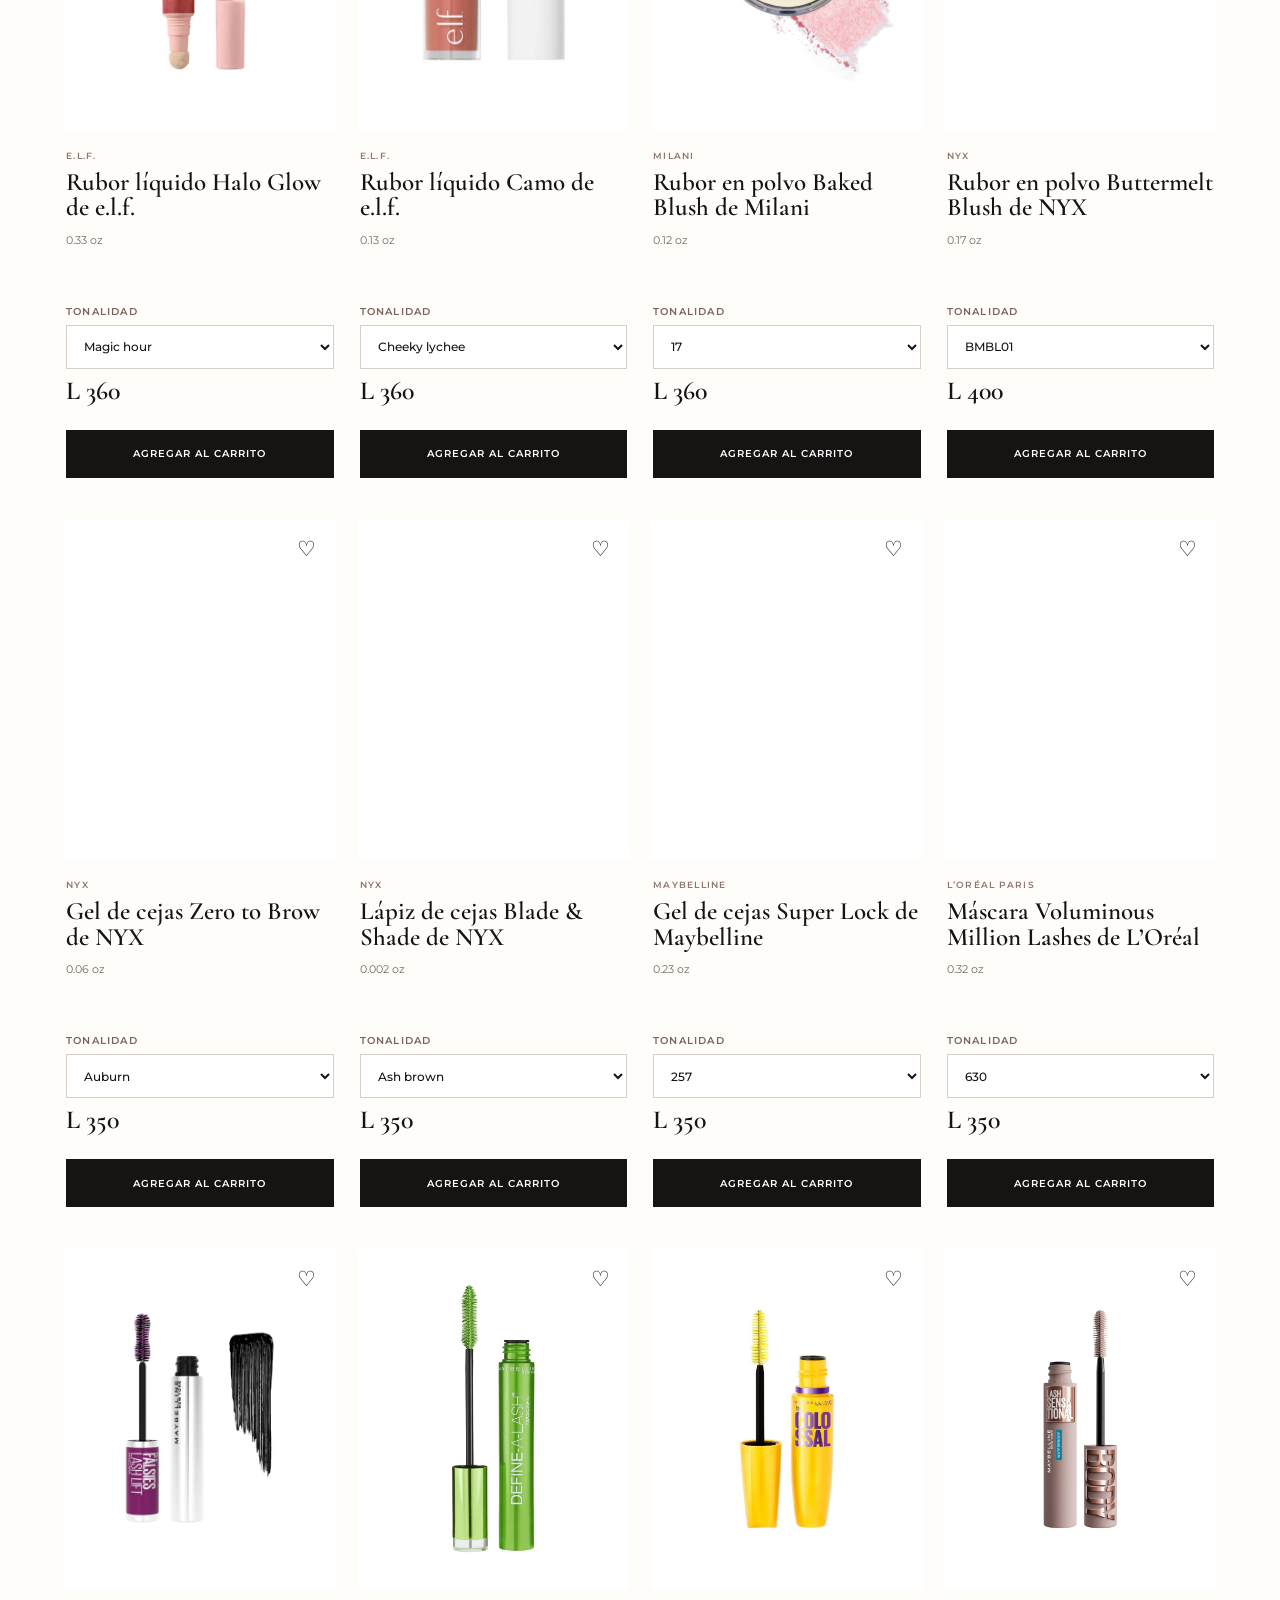
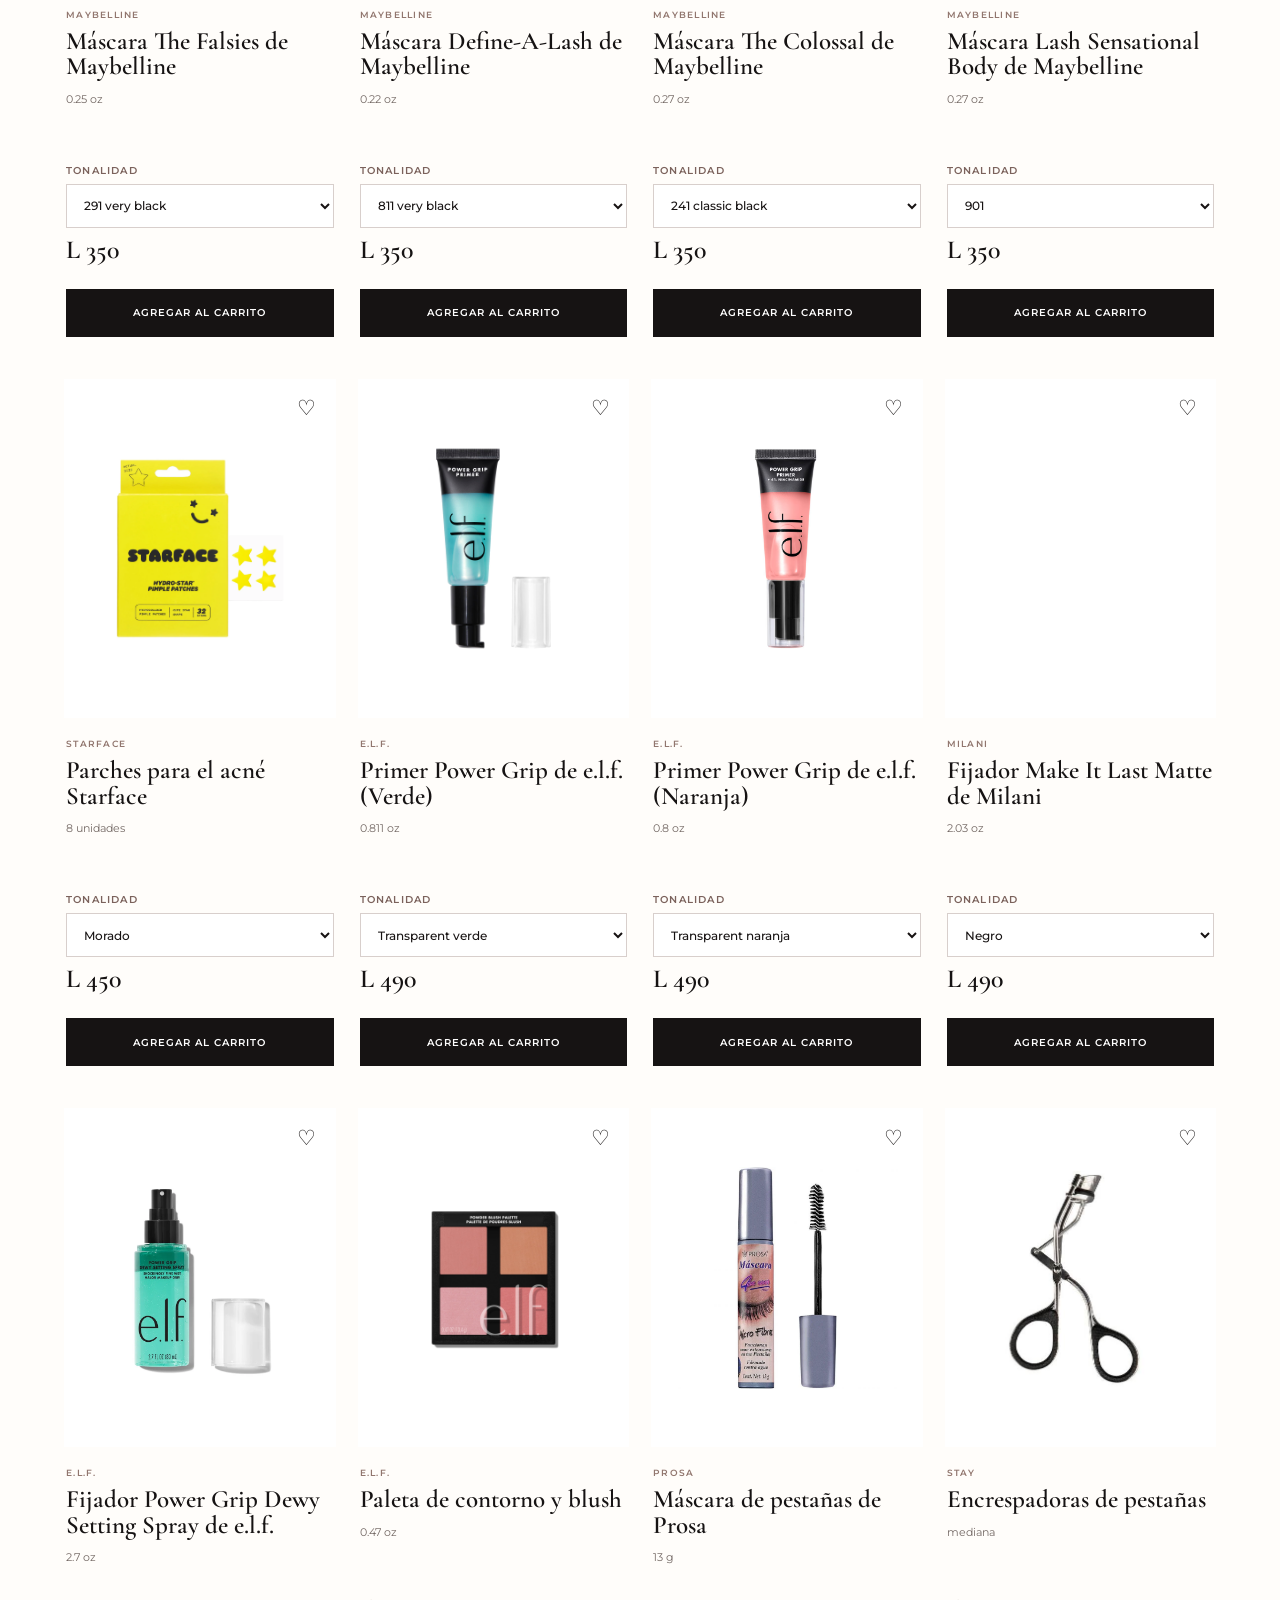
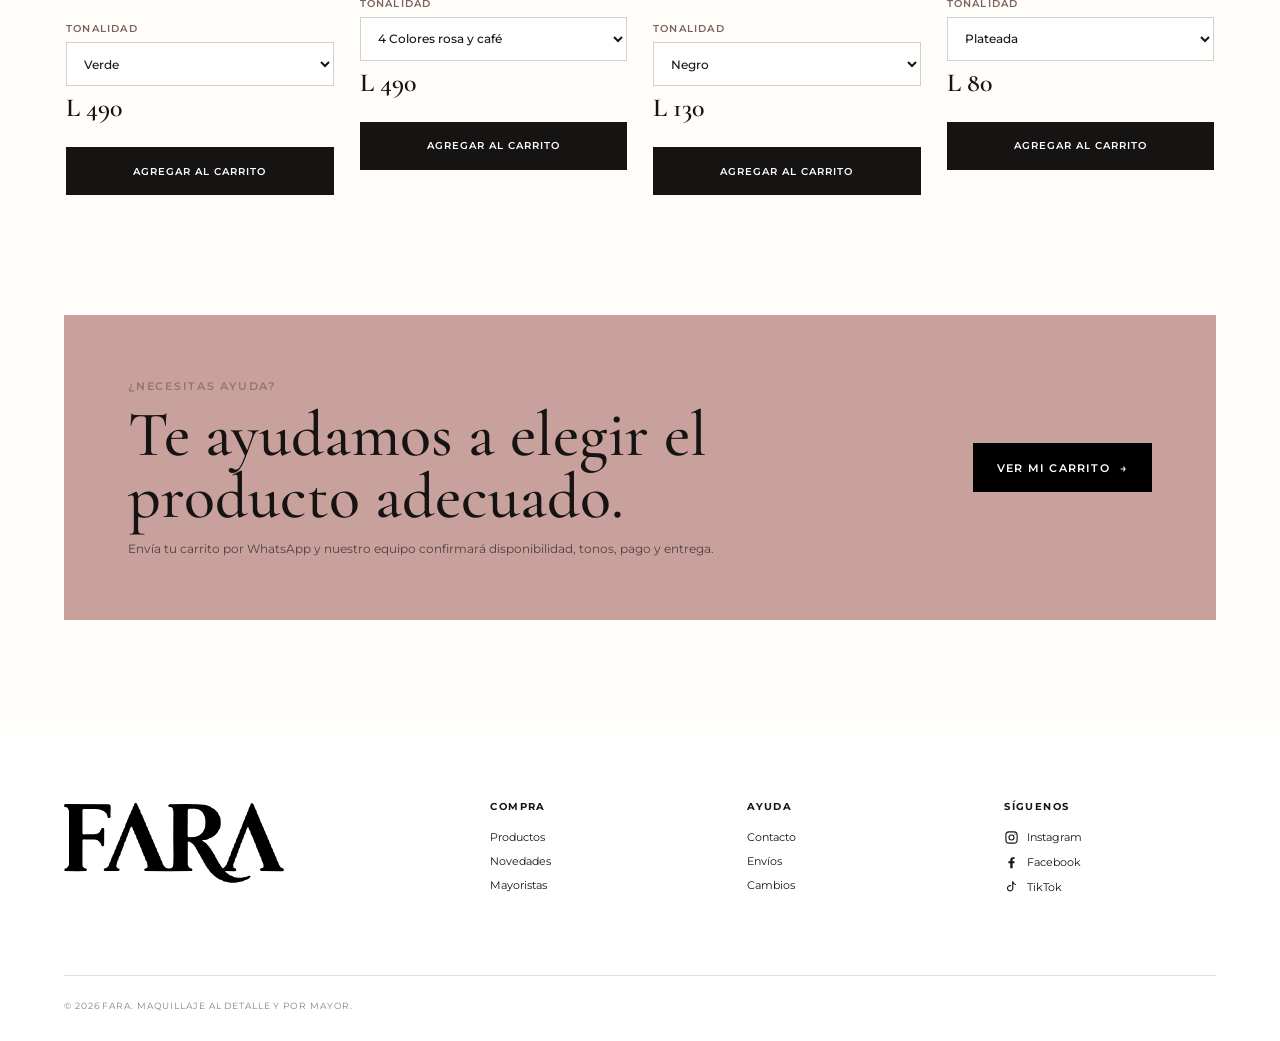
==== commit 627316c9: "update" ====
--- a/productos.html
+++ b/productos.html
@@ -9,7 +9,9 @@
   <link rel="icon" type="image/svg+xml" href="assets/favicon.svg">
   <link rel="preconnect" href="https://fonts.googleapis.com">
   <link rel="preconnect" href="https://fonts.gstatic.com" crossorigin>
-  <link href="https://fonts.googleapis.com/css2?family=Cormorant+Garamond:ital,wght@0,500;0,600;1,500&family=Montserrat:wght@400;500;600&display=swap" rel="stylesheet">
+  <link
+    href="https://fonts.googleapis.com/css2?family=Cormorant+Garamond:ital,wght@0,500;0,600;1,500&family=Montserrat:wght@400;500;600&display=swap"
+    rel="stylesheet">
   <link rel="stylesheet" href="assets/styles.css?v=20260803-1610">
   <link rel="stylesheet" href="assets/logo.css?v=20260803-1610">
   <link rel="stylesheet" href="assets/product-images.css?v=20260803-1610">
@@ -49,15 +51,17 @@
       <div class="products-hero-copy">
         <span class="eyebrow">Catálogo al detalle</span>
         <h1>Encuentra tu próximo favorito.</h1>
-        <p>Explora bases, polvos, labiales, productos para ojos, preparación y sets seleccionados por FARA. Agrega tus productos al carrito y envía el pedido por WhatsApp.</p>
+        <p>Explora bases, polvos, labiales, productos para ojos, preparación y sets seleccionados por FARA. Agrega tus
+          productos al carrito y envía el pedido por WhatsApp.</p>
         <div class="products-hero-points">
-          <span>✓ Precios en lempiras</span>
+          <span>✓ Productos 100% Originales</span>
           <span>✓ Atención personalizada</span>
           <span>✓ Entrega nacional</span>
         </div>
       </div>
       <div class="products-hero-image">
-        <img src="assets/Base-maquillaje-LOreal-2-1200x675.webp" alt="Colección de productos de maquillaje disponibles en FARA">
+        <img src="assets/Base-maquillaje-LOreal-2-1200x675.webp"
+          alt="Colección de productos de maquillaje disponibles en FARA">
       </div>
     </section>
 
@@ -70,7 +74,10 @@
         <div class="products-toolbar">
           <label class="catalog-search">
             <span class="sr-only">Buscar productos</span>
-            <svg viewBox="0 0 24 24" aria-hidden="true"><circle cx="11" cy="11" r="7"></circle><path d="m20 20-4-4"></path></svg>
+            <svg viewBox="0 0 24 24" aria-hidden="true">
+              <circle cx="11" cy="11" r="7"></circle>
+              <path d="m20 20-4-4"></path>
+            </svg>
             <input id="catalogSearch" type="search" autocomplete="off" placeholder="Buscar producto o marca">
           </label>
           <label class="catalog-sort">
@@ -85,7 +92,8 @@
         </div>
       </div>
 
-      <div class="catalog-category-row" id="catalogCategories" role="tablist" aria-label="Categorías de productos"></div>
+      <div class="catalog-category-row" id="catalogCategories" role="tablist" aria-label="Categorías de productos">
+      </div>
       <div class="retail-product-grid" id="retailProductGrid"></div>
       <div class="products-empty" id="productsEmpty" hidden>
         <h3>No encontramos productos</h3>
@@ -105,8 +113,10 @@
 
   <footer class="footer">
     <a class="wordmark wordmark--footer" href="/index.html">FARA</a>
-    <div><strong>Compra</strong><a href="/productos.html">Productos</a><a href="/index.html#novedades">Novedades</a><a href="/index.html#mayoristas">Mayoristas</a></div>
-    <div><strong>Ayuda</strong><a href="mailto:hola@farastore.com">Contacto</a><a href="#">Envíos</a><a href="#">Cambios</a></div>
+    <div><strong>Compra</strong><a href="/productos.html">Productos</a><a href="/index.html#novedades">Novedades</a><a
+        href="/index.html#mayoristas">Mayoristas</a></div>
+    <div><strong>Ayuda</strong><a href="mailto:hola@farastore.com">Contacto</a><a href="#">Envíos</a><a
+        href="#">Cambios</a></div>
     <div><strong>Síguenos</strong><a href="#">Instagram</a><a href="#">Facebook</a><a href="#">TikTok</a></div>
     <p>© 2026 FARA. Maquillaje al detalle y por mayor.</p>
   </footer>
@@ -125,7 +135,9 @@
   <div class="cart-overlay" id="cartOverlay" hidden>
     <aside class="cart-drawer" aria-label="Carrito de compra">
       <div class="cart-header">
-        <div><span class="eyebrow">Tu selección</span><h2>Carrito (<span id="cartTitleCount">0</span>)</h2></div>
+        <div><span class="eyebrow">Tu selección</span>
+          <h2>Carrito (<span id="cartTitleCount">0</span>)</h2>
+        </div>
         <button class="icon-button" id="cartClose" aria-label="Cerrar carrito">×</button>
       </div>
       <div class="cart-items" id="cartItems"></div>
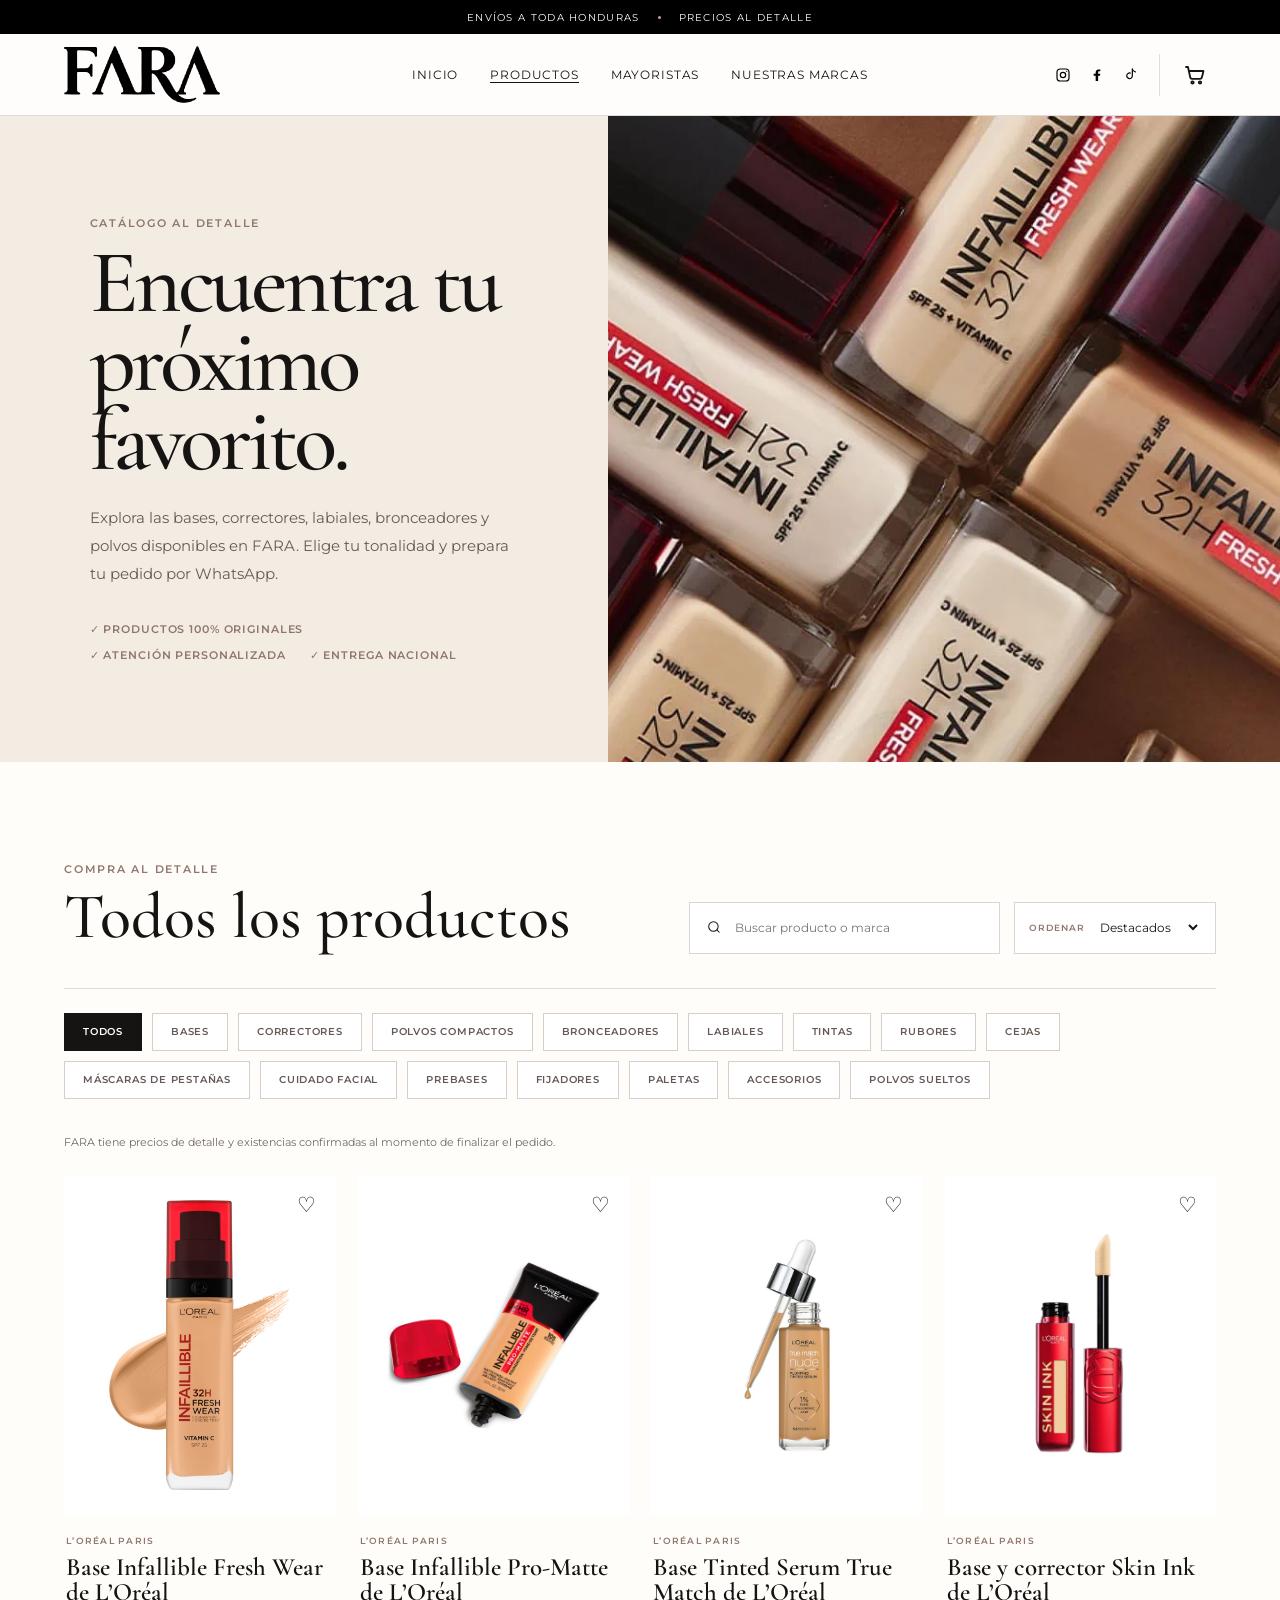
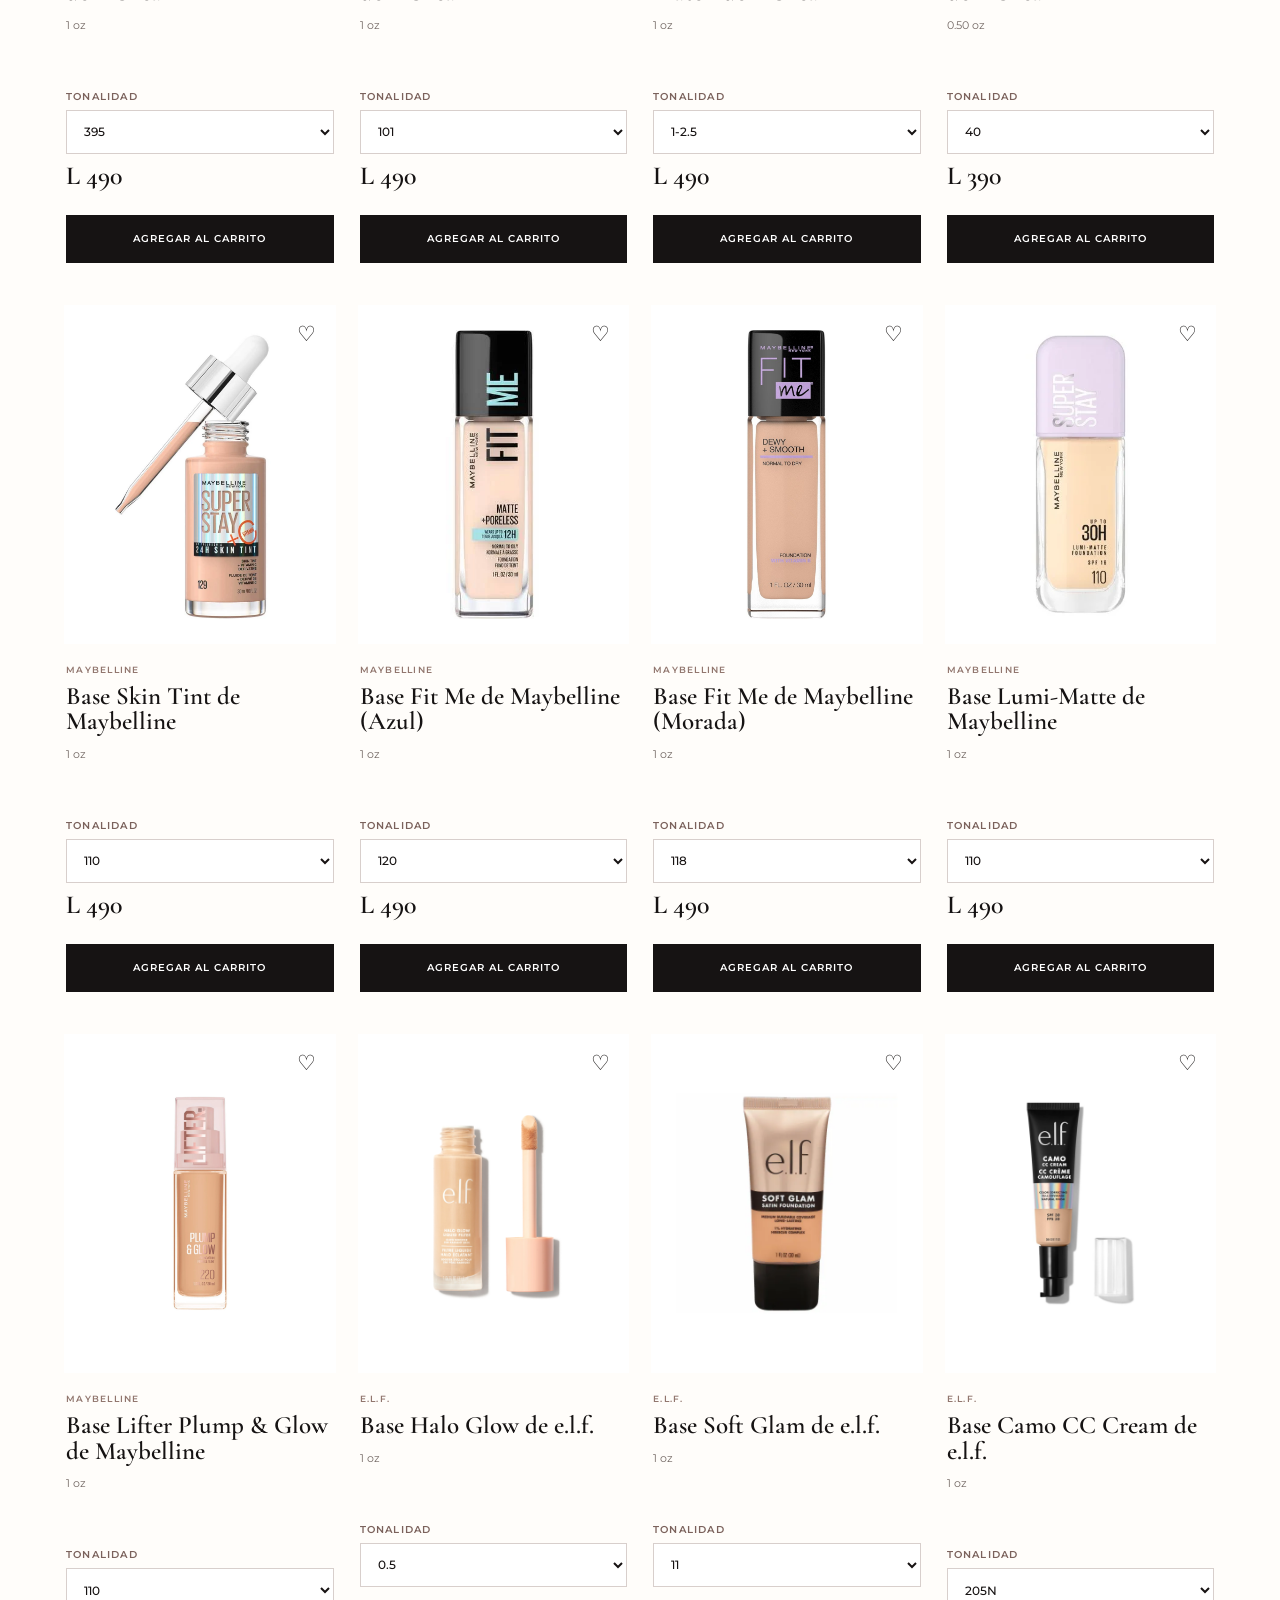
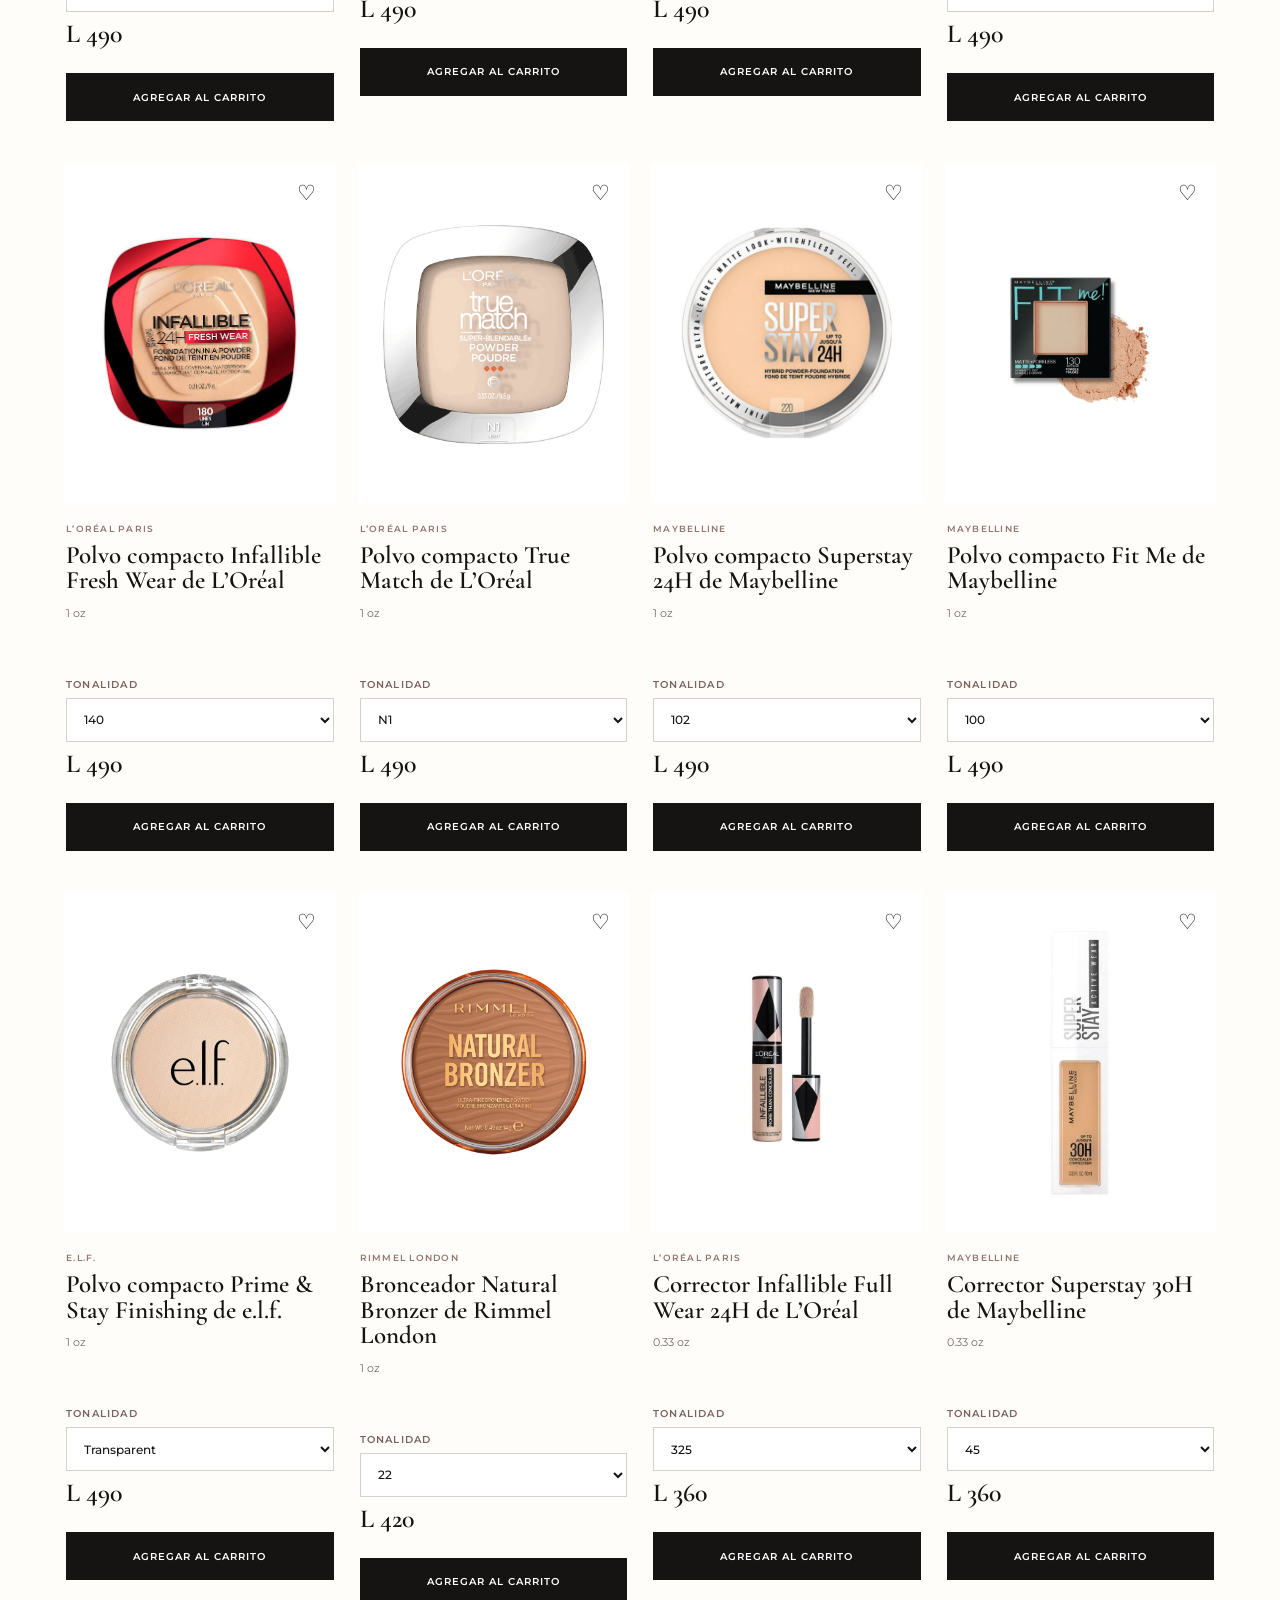
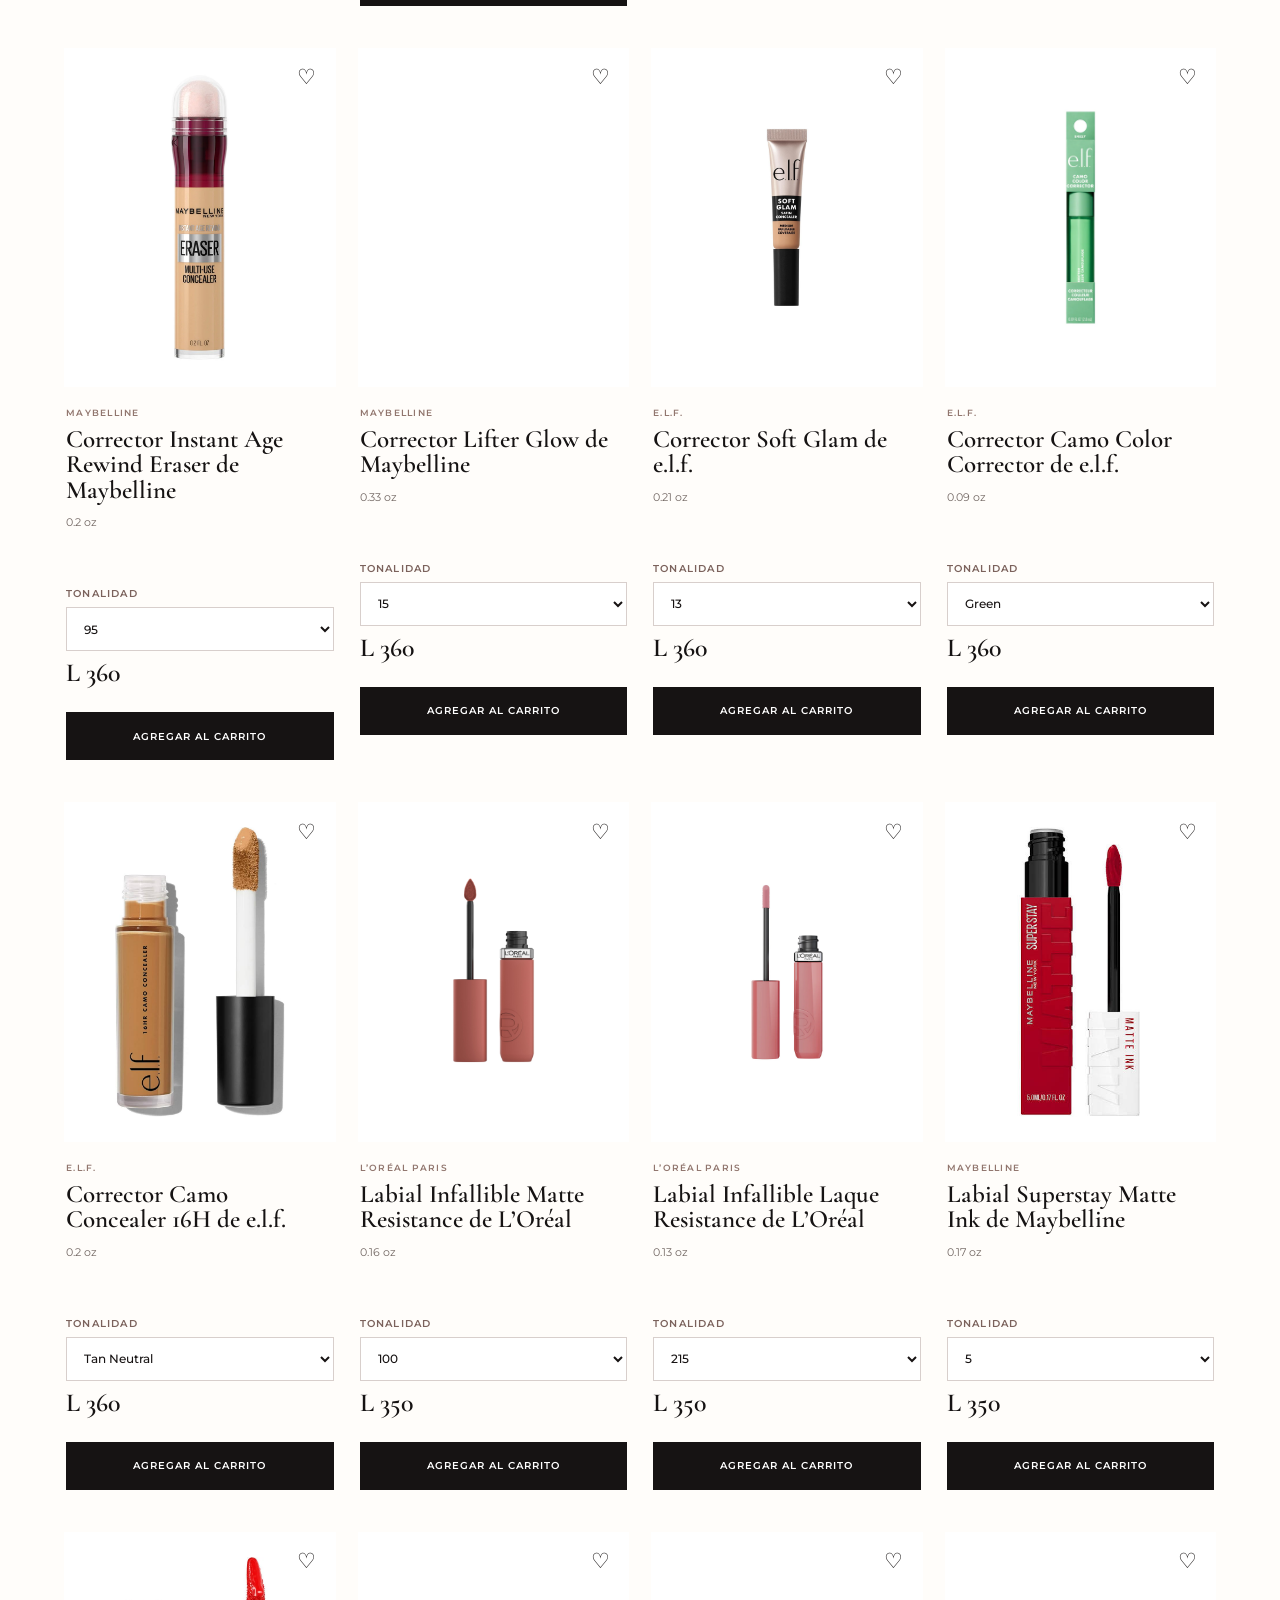
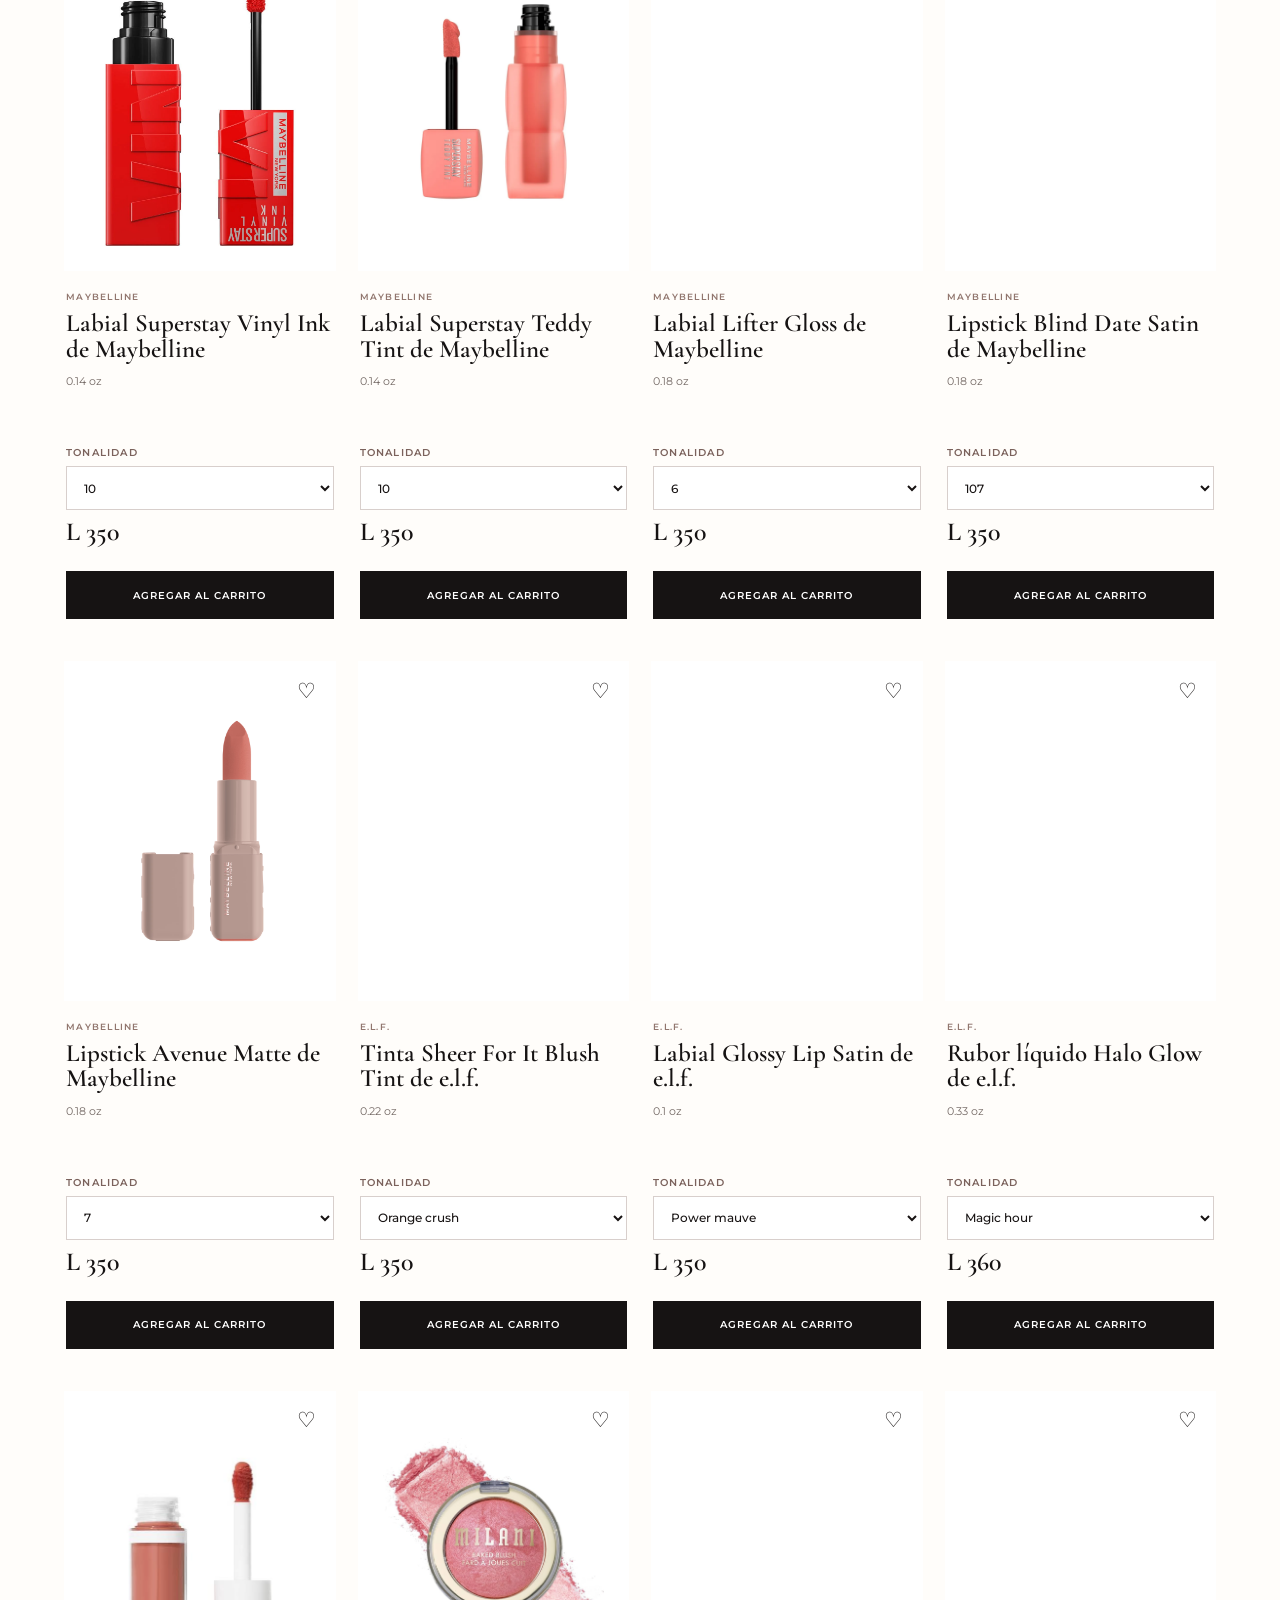
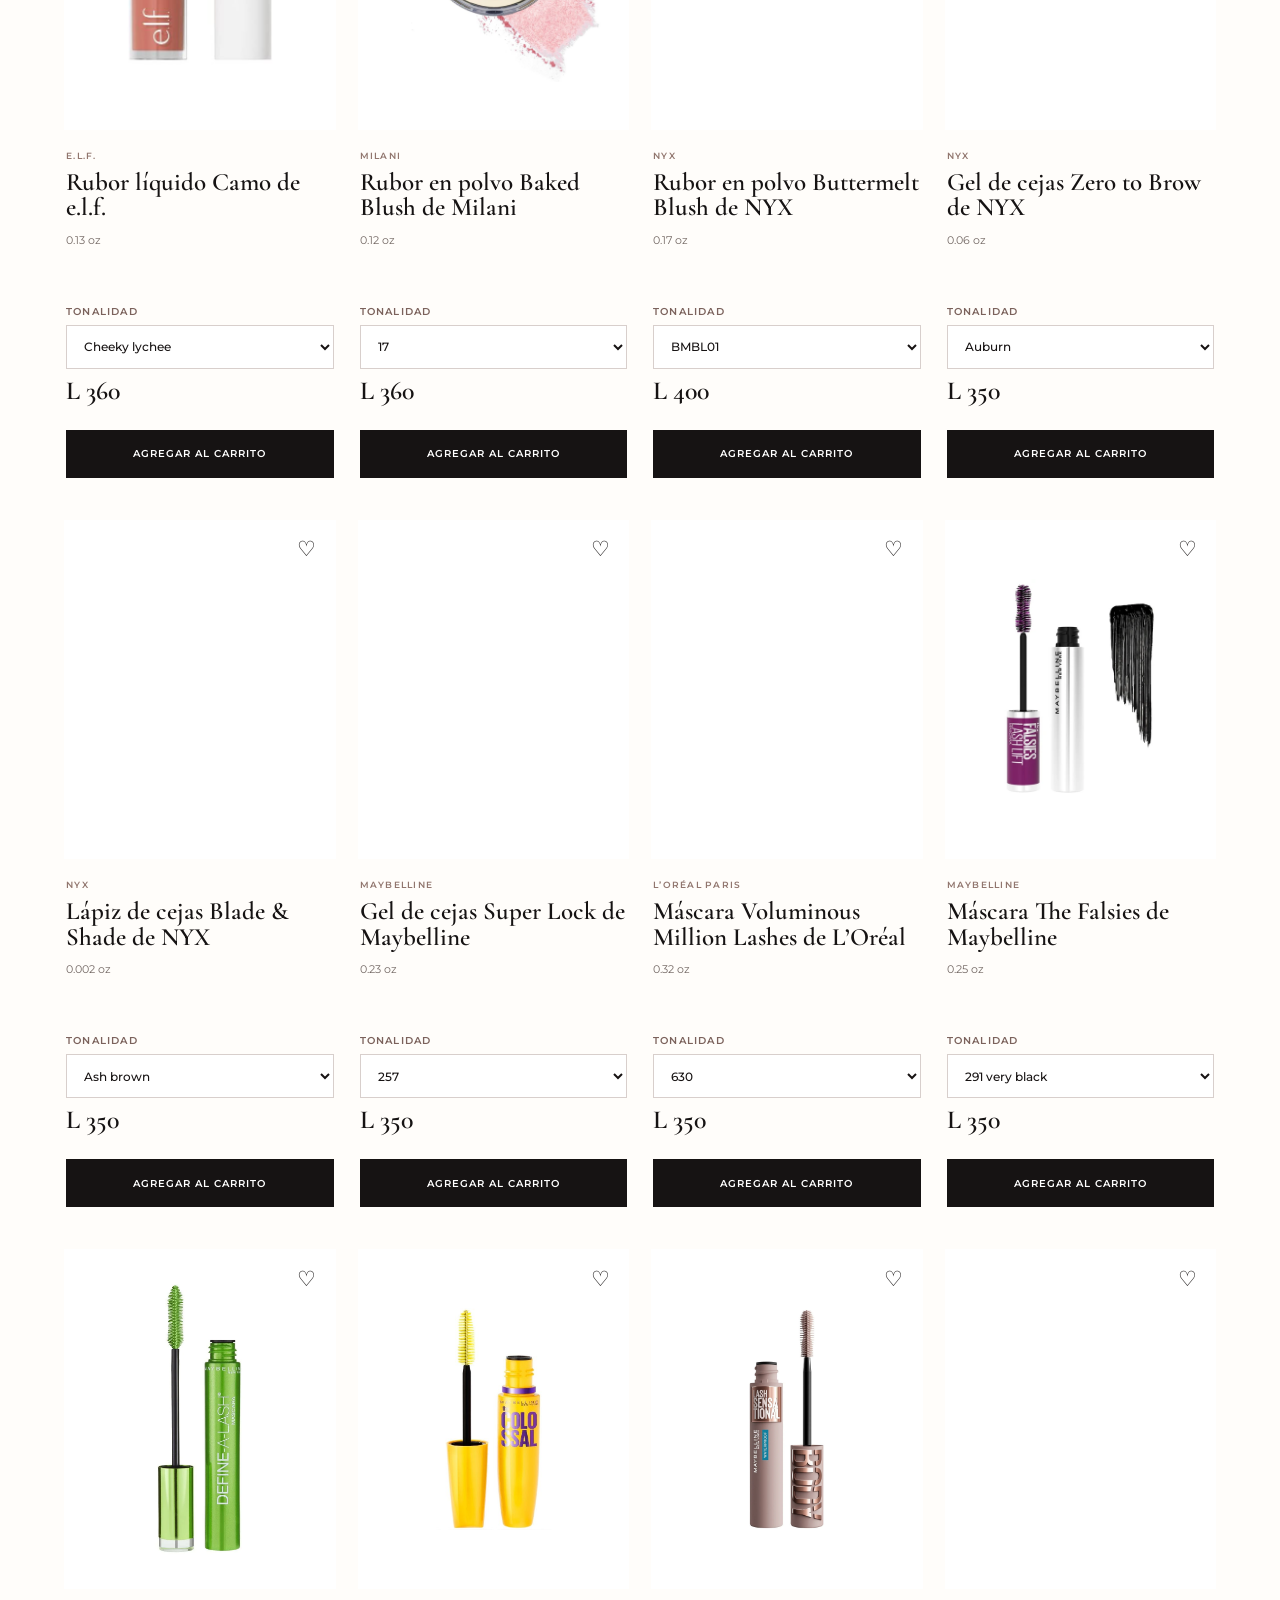
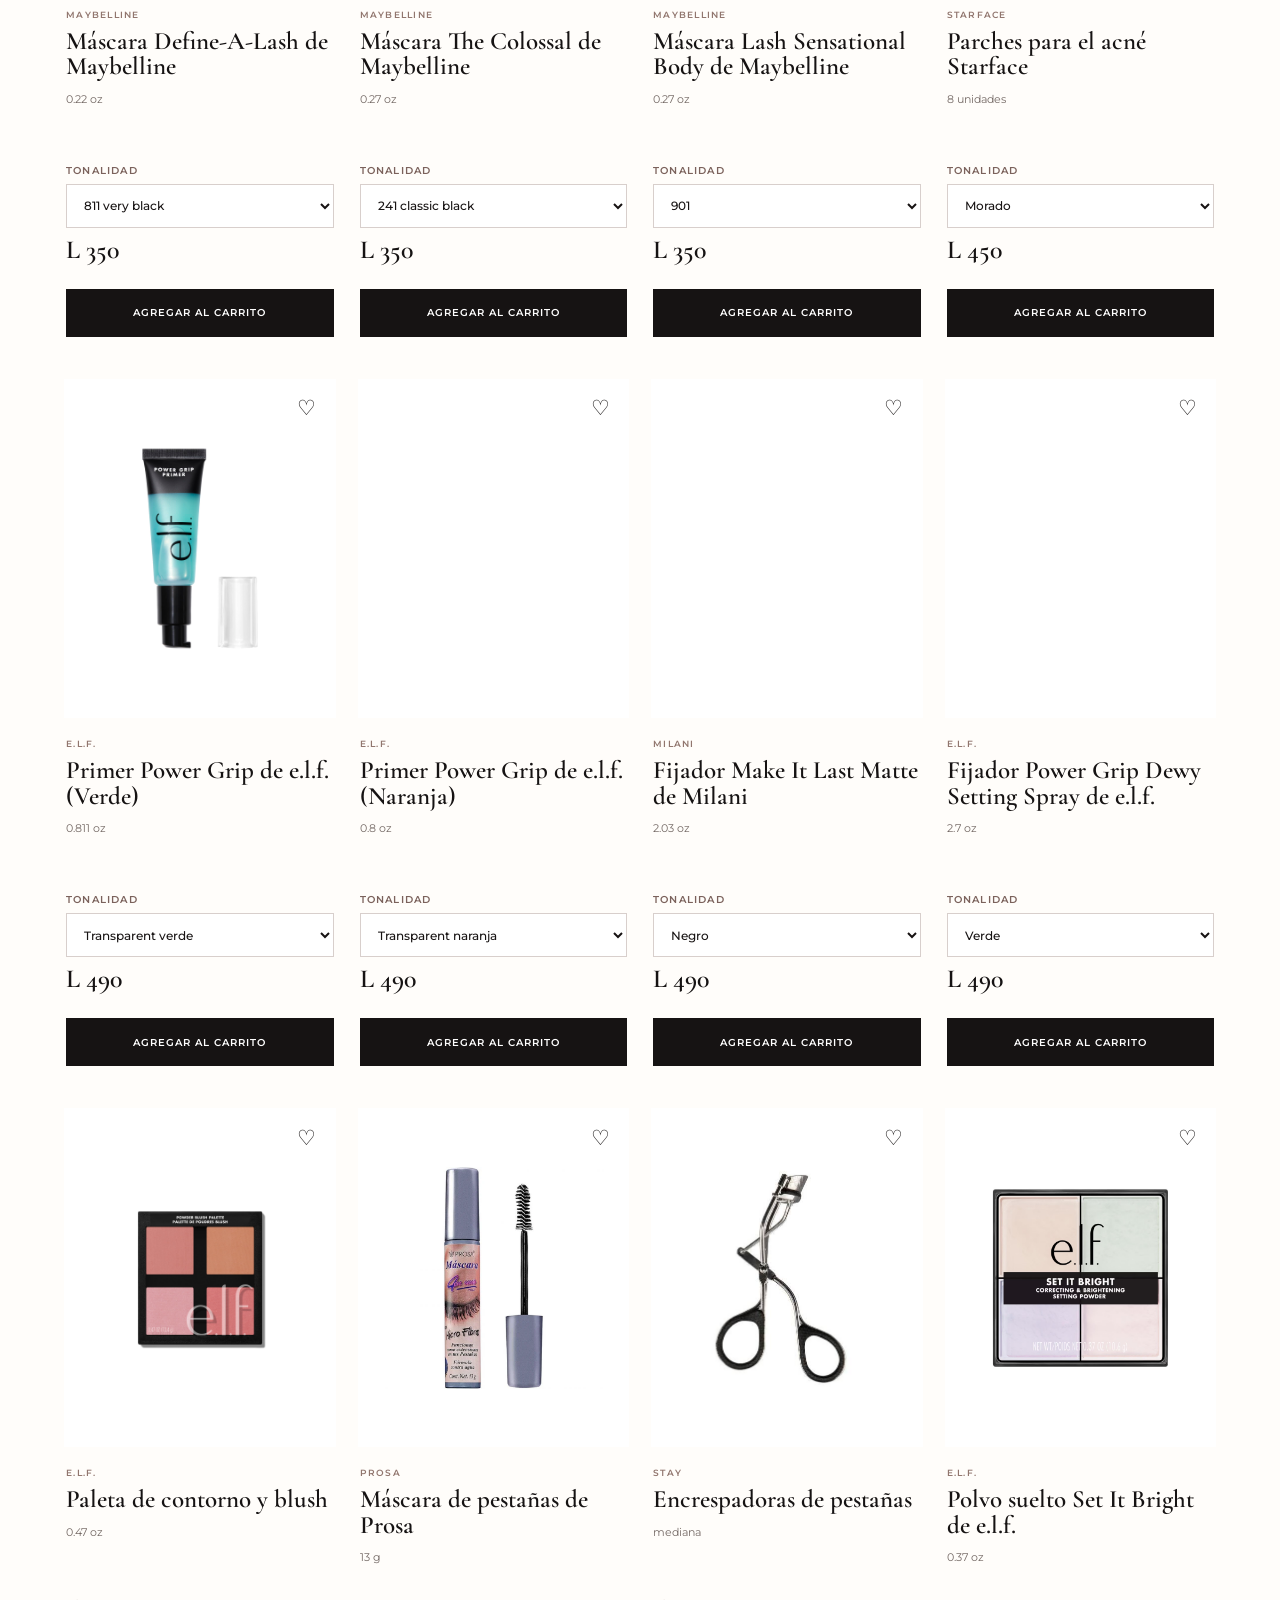
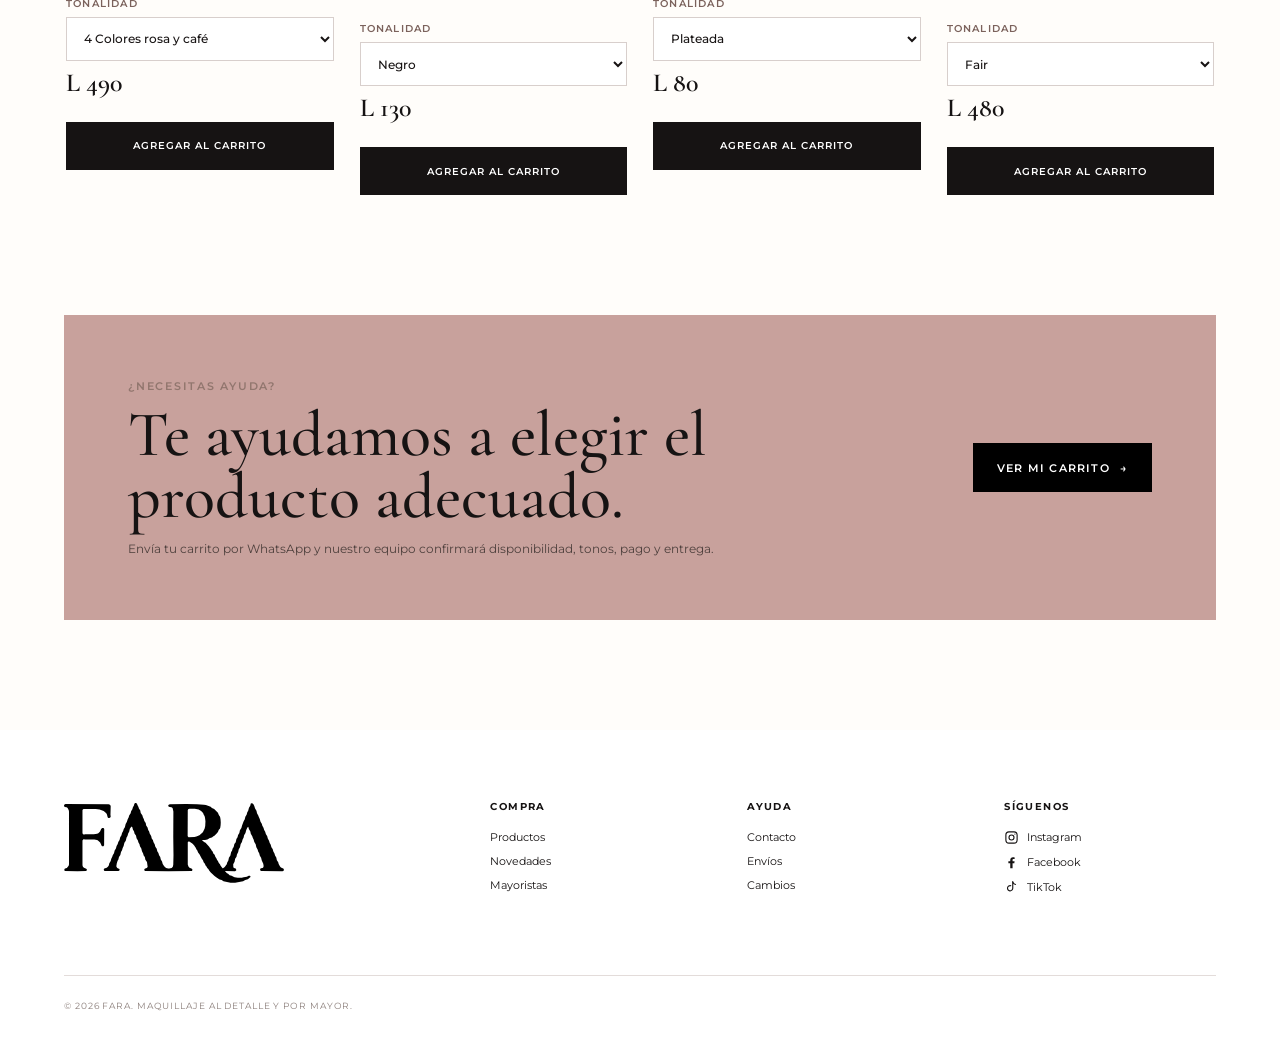
==== commit ff9521a2: "Actualizar cache de iconos sociales" ====
--- a/productos.html
+++ b/productos.html
@@ -146,7 +146,7 @@
   </div>
 
   <script src="assets/products-page.js?v=20260910-descriptions1" defer></script>
-  <script src="assets/products-extra.js?v=20260803-1610" defer></script>
+  <script src="assets/products-extra.js?v=20260910-header-socials1" defer></script>
 </body>
 
 </html>
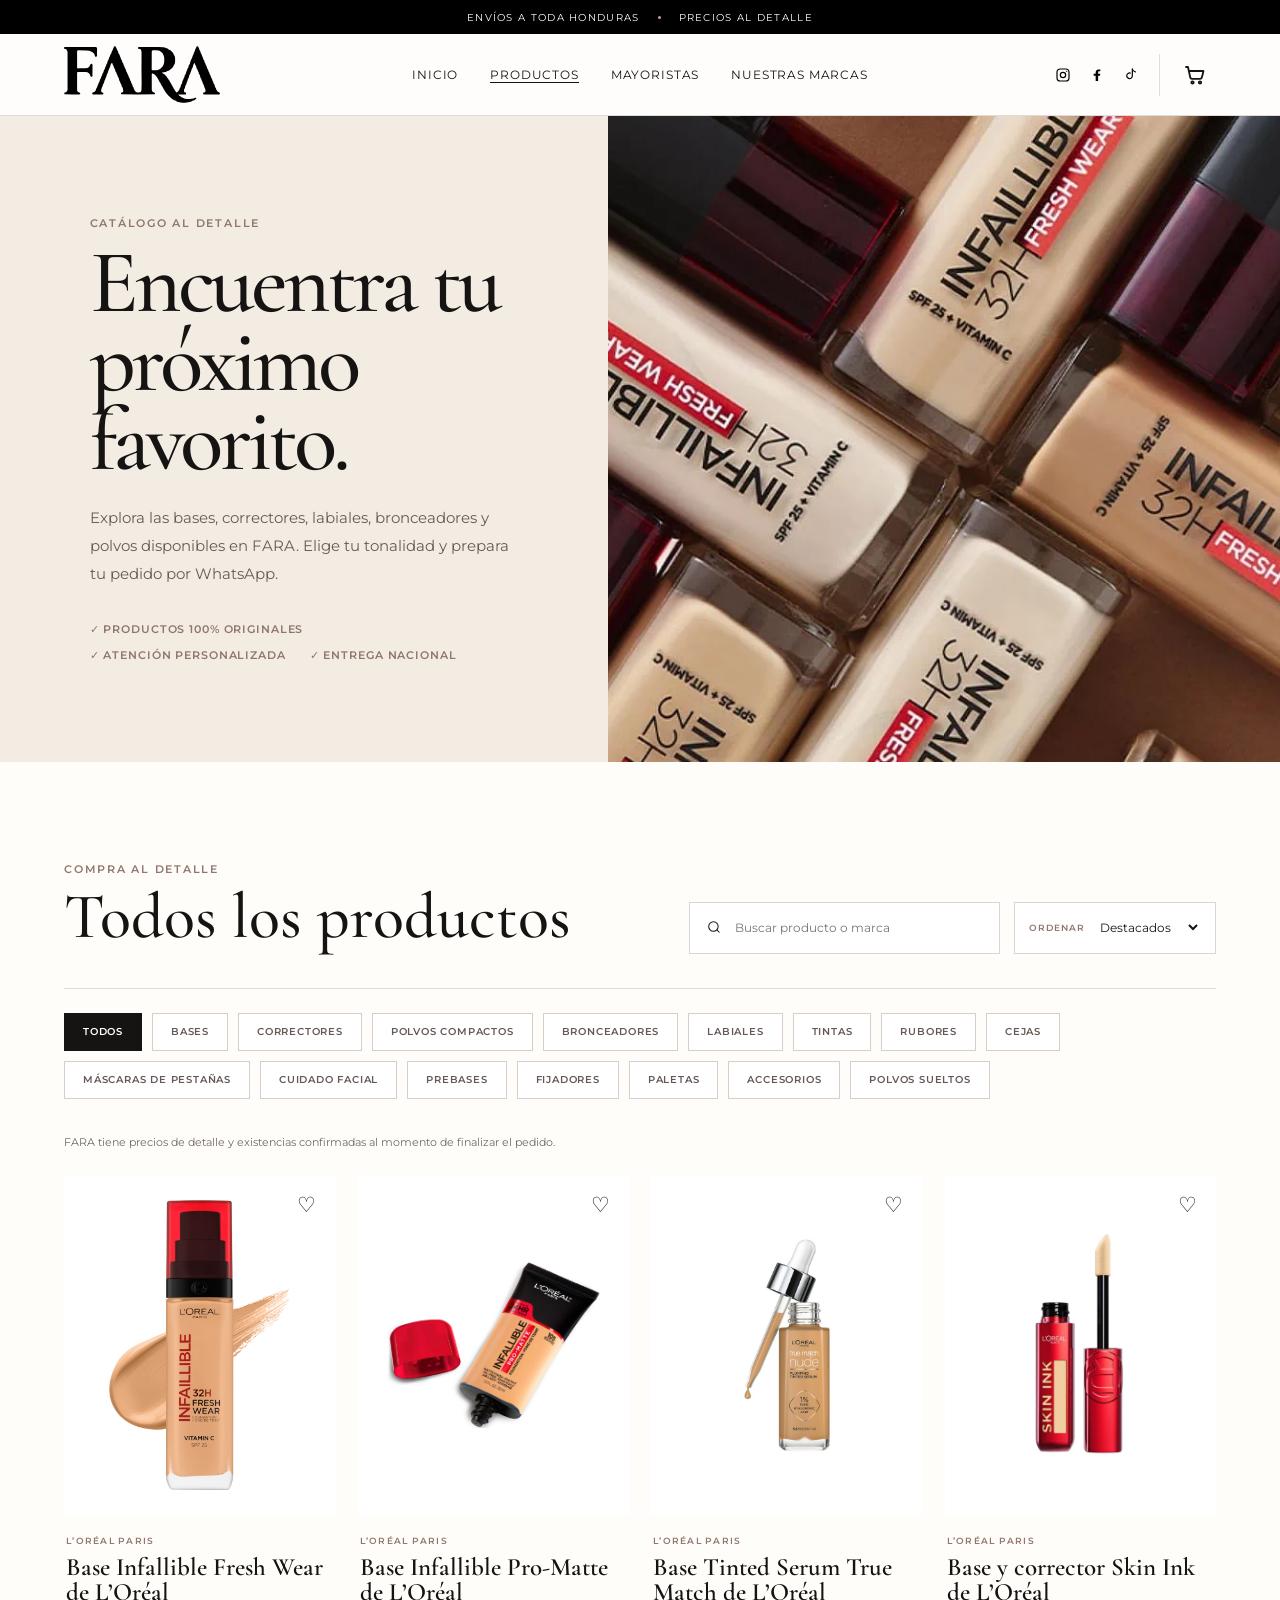
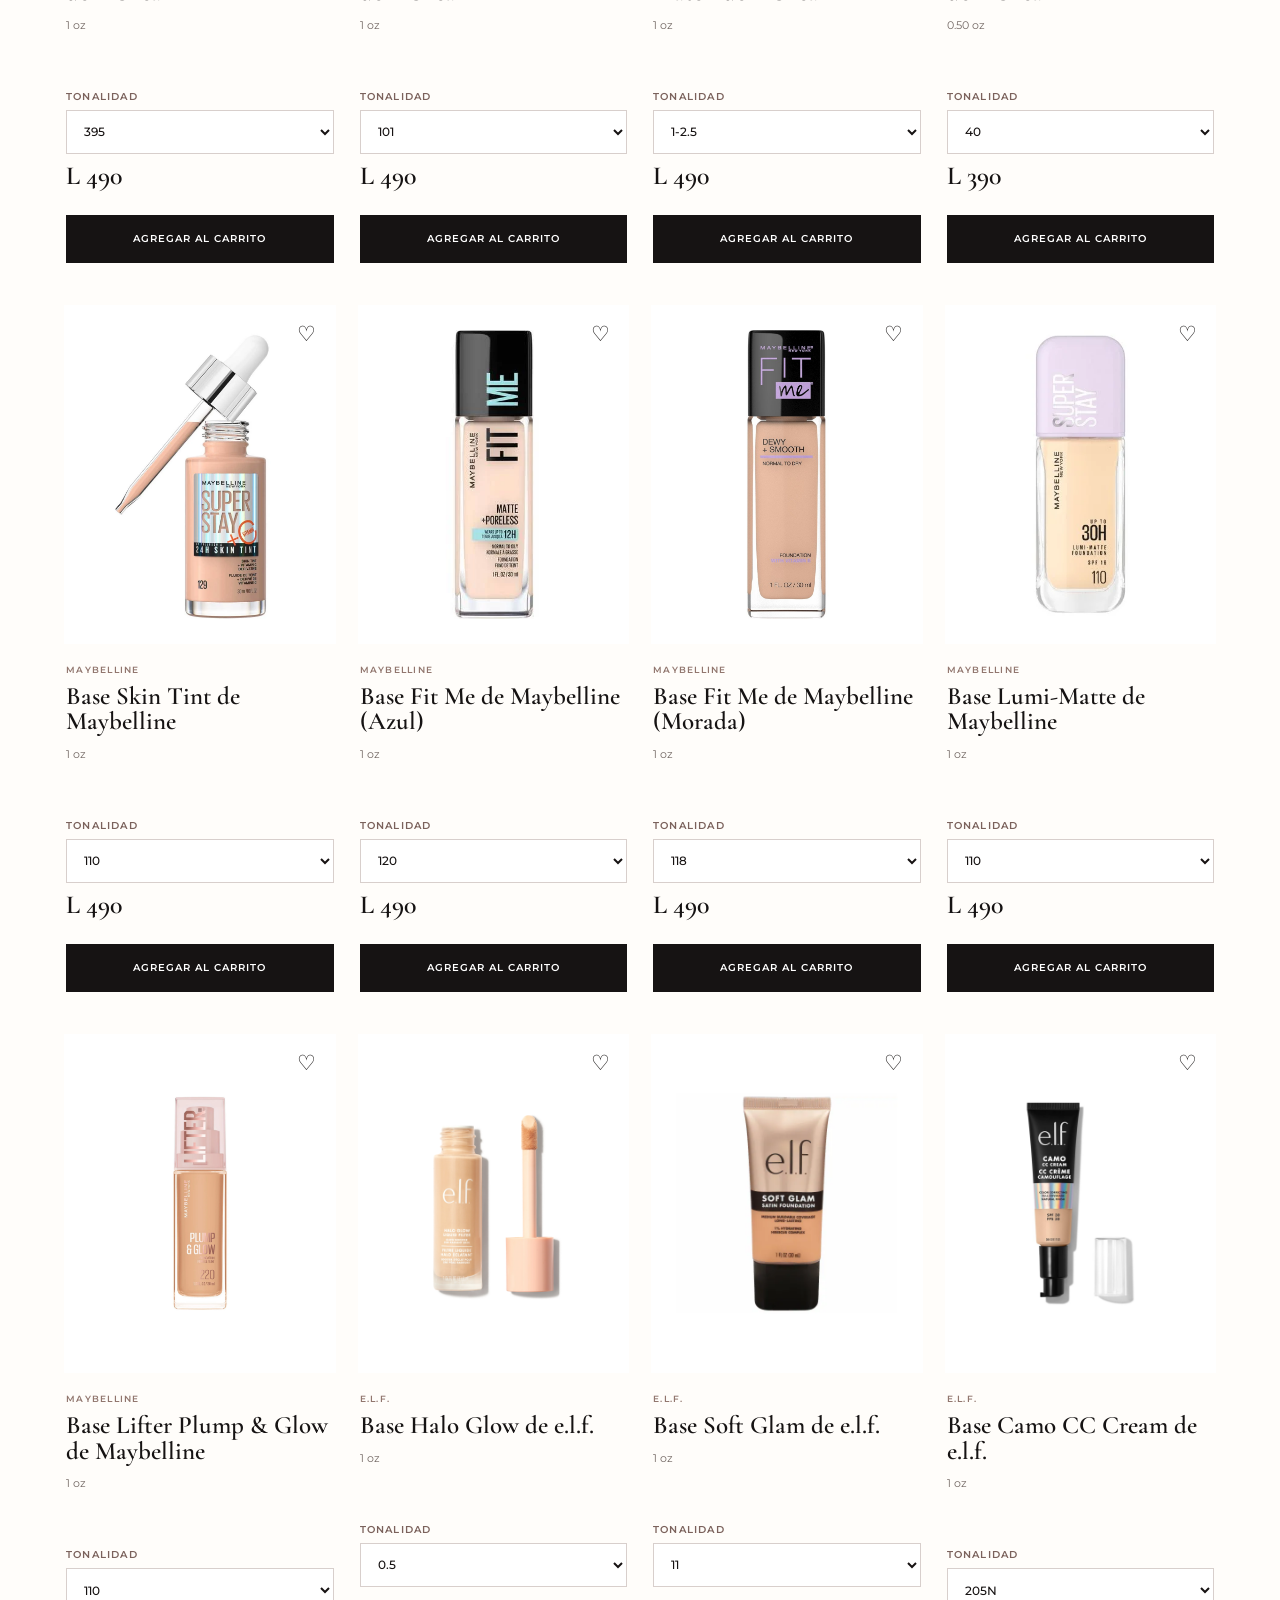
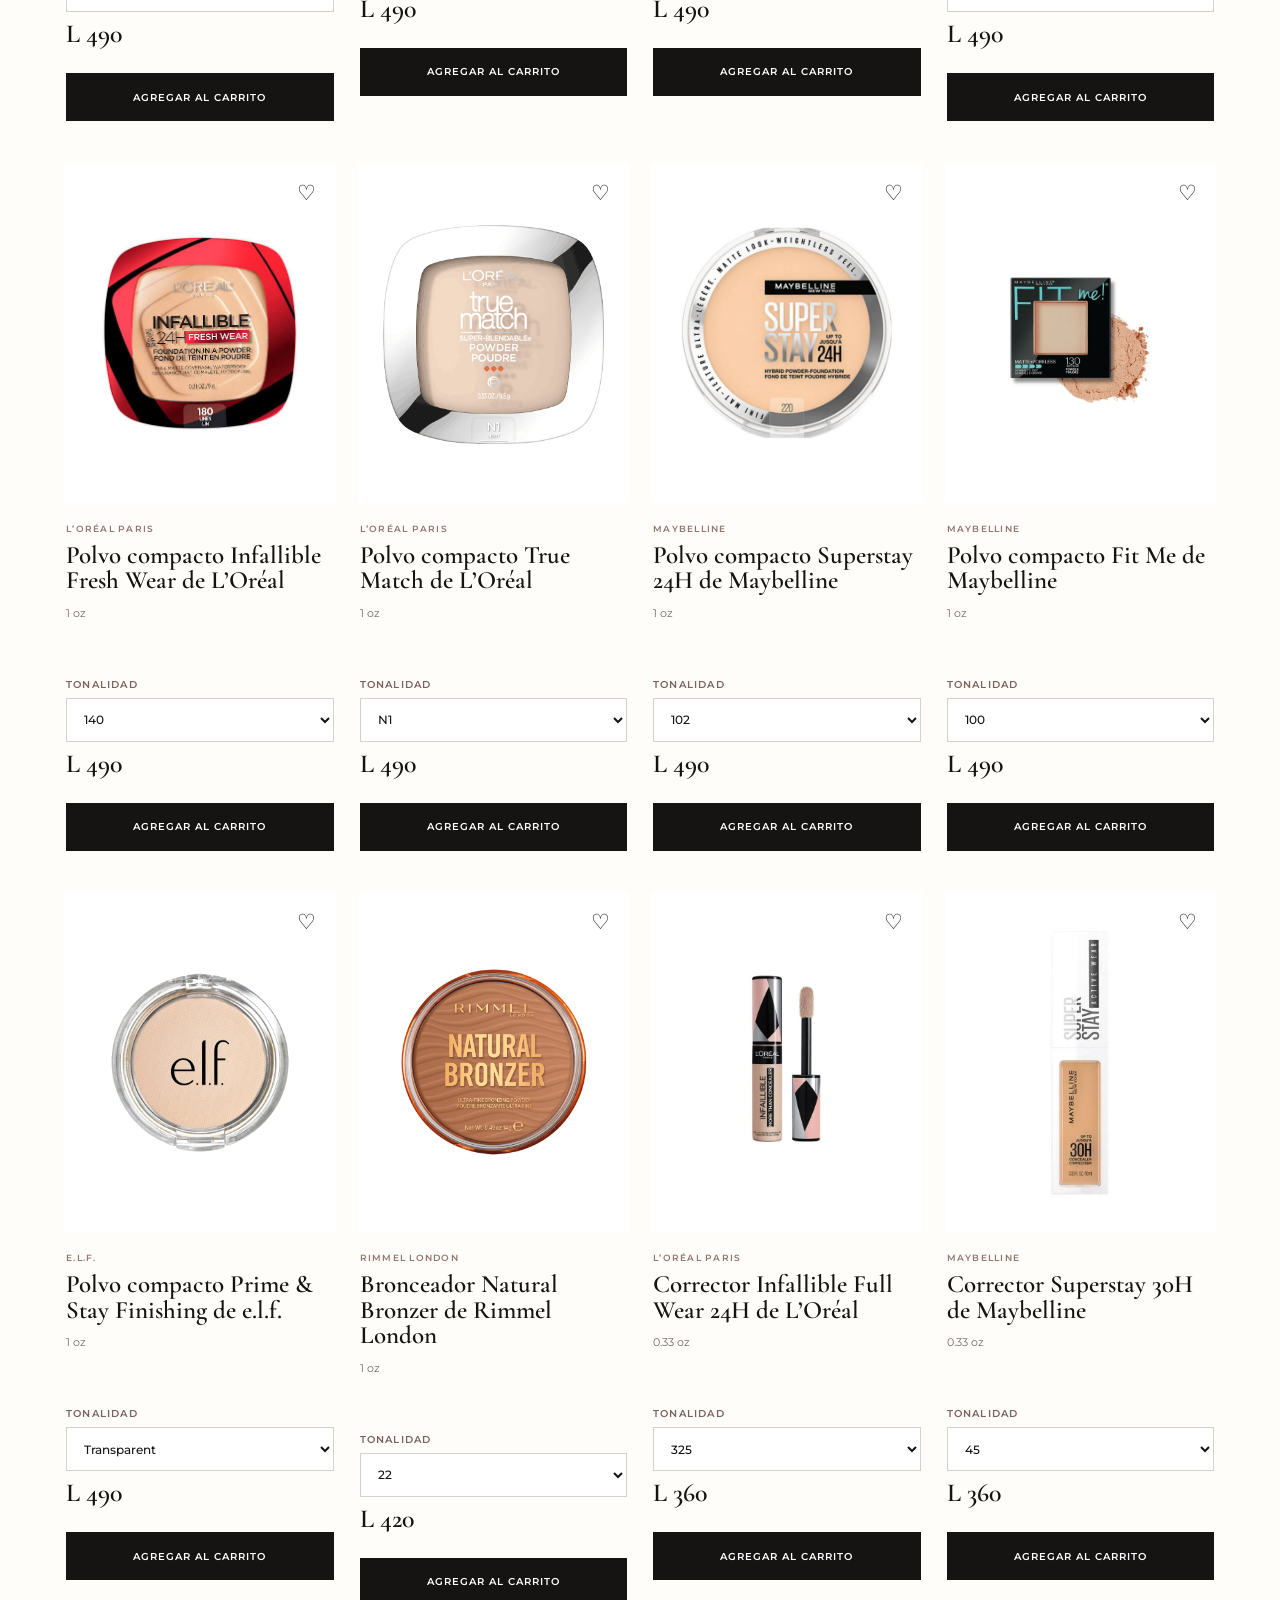
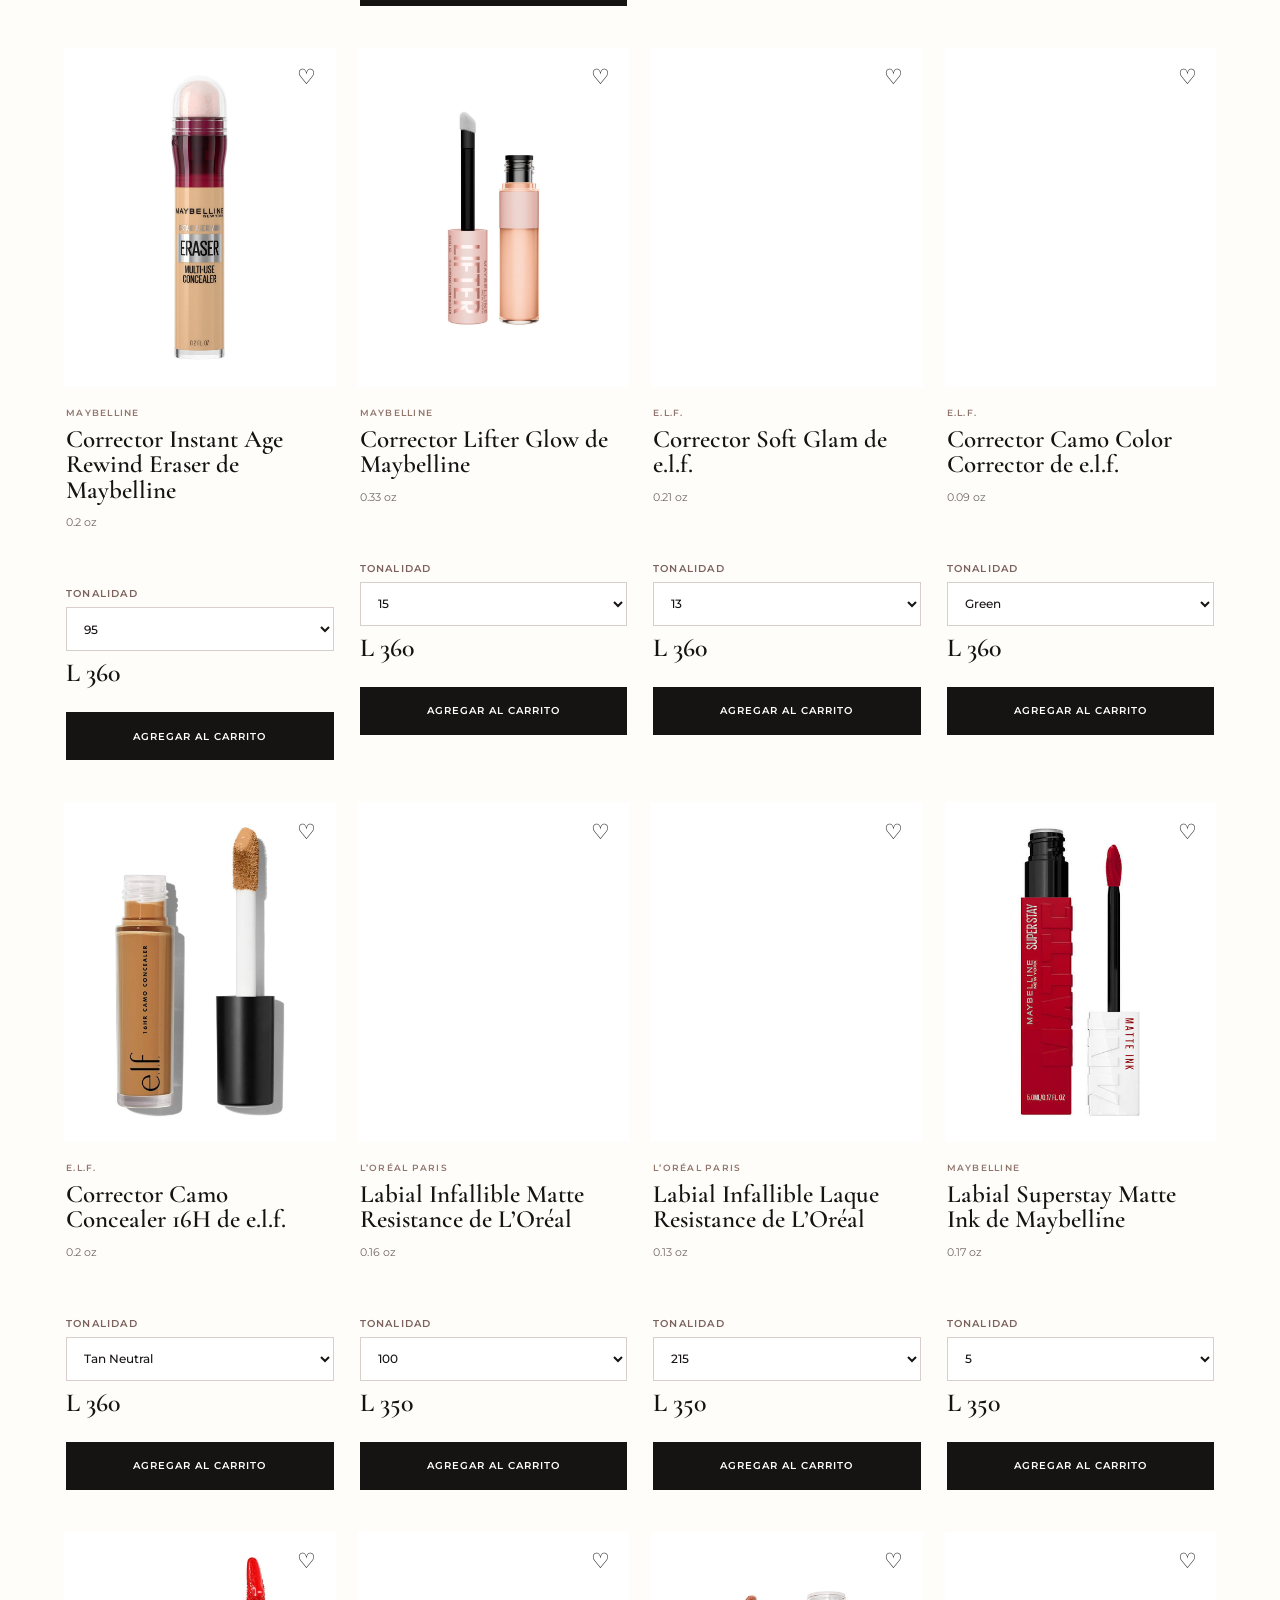
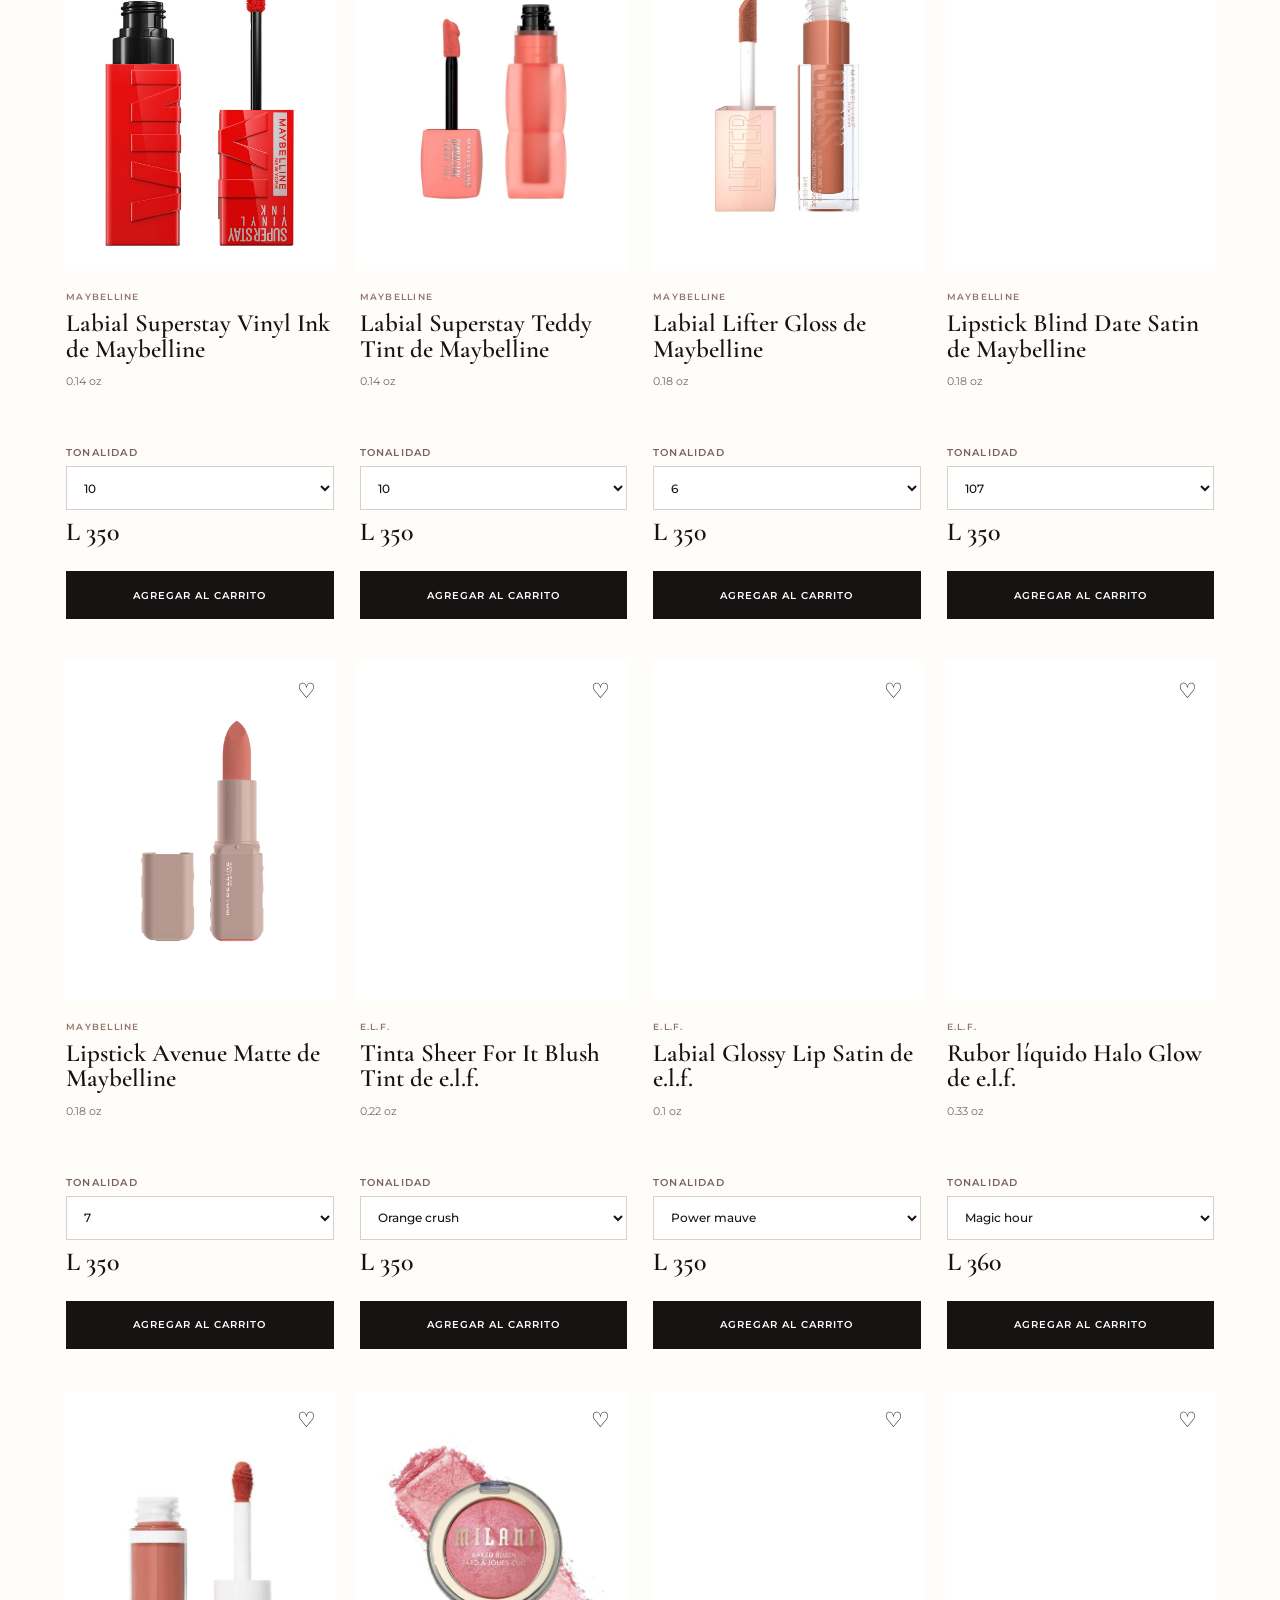
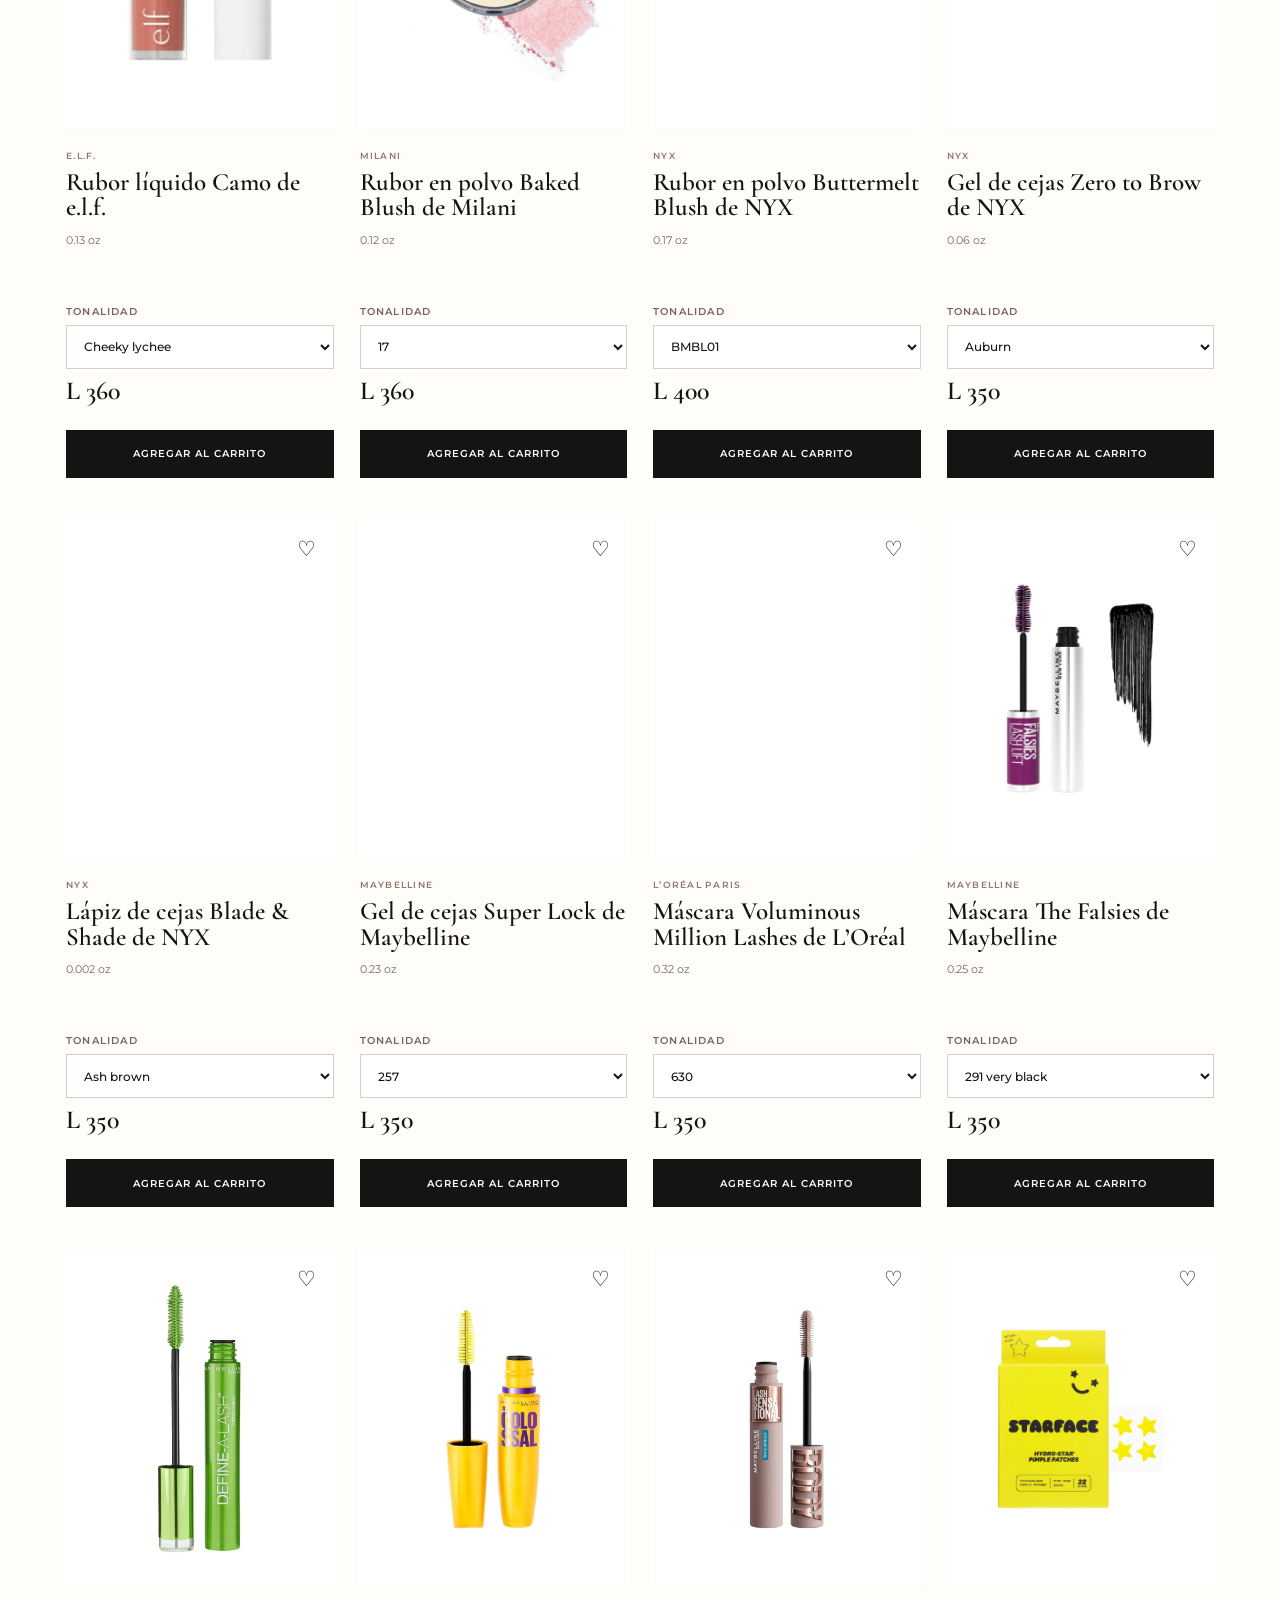
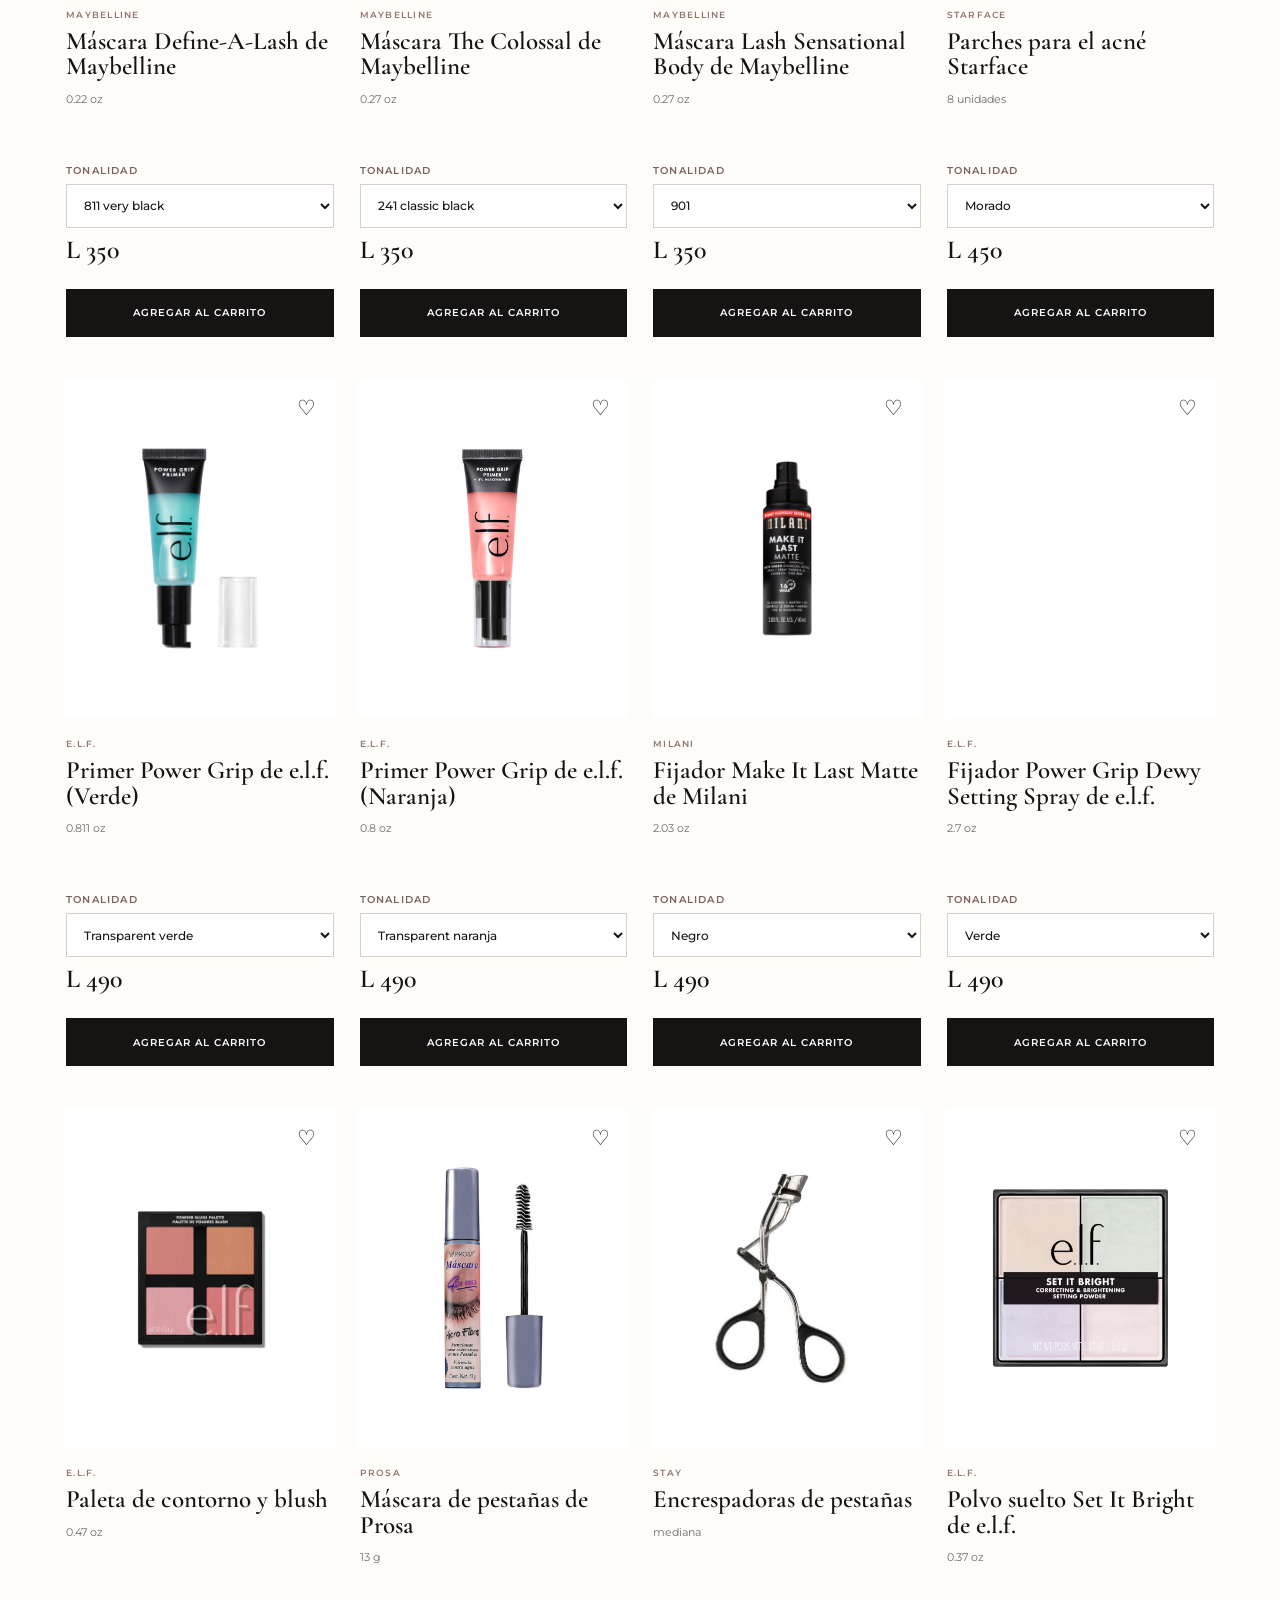
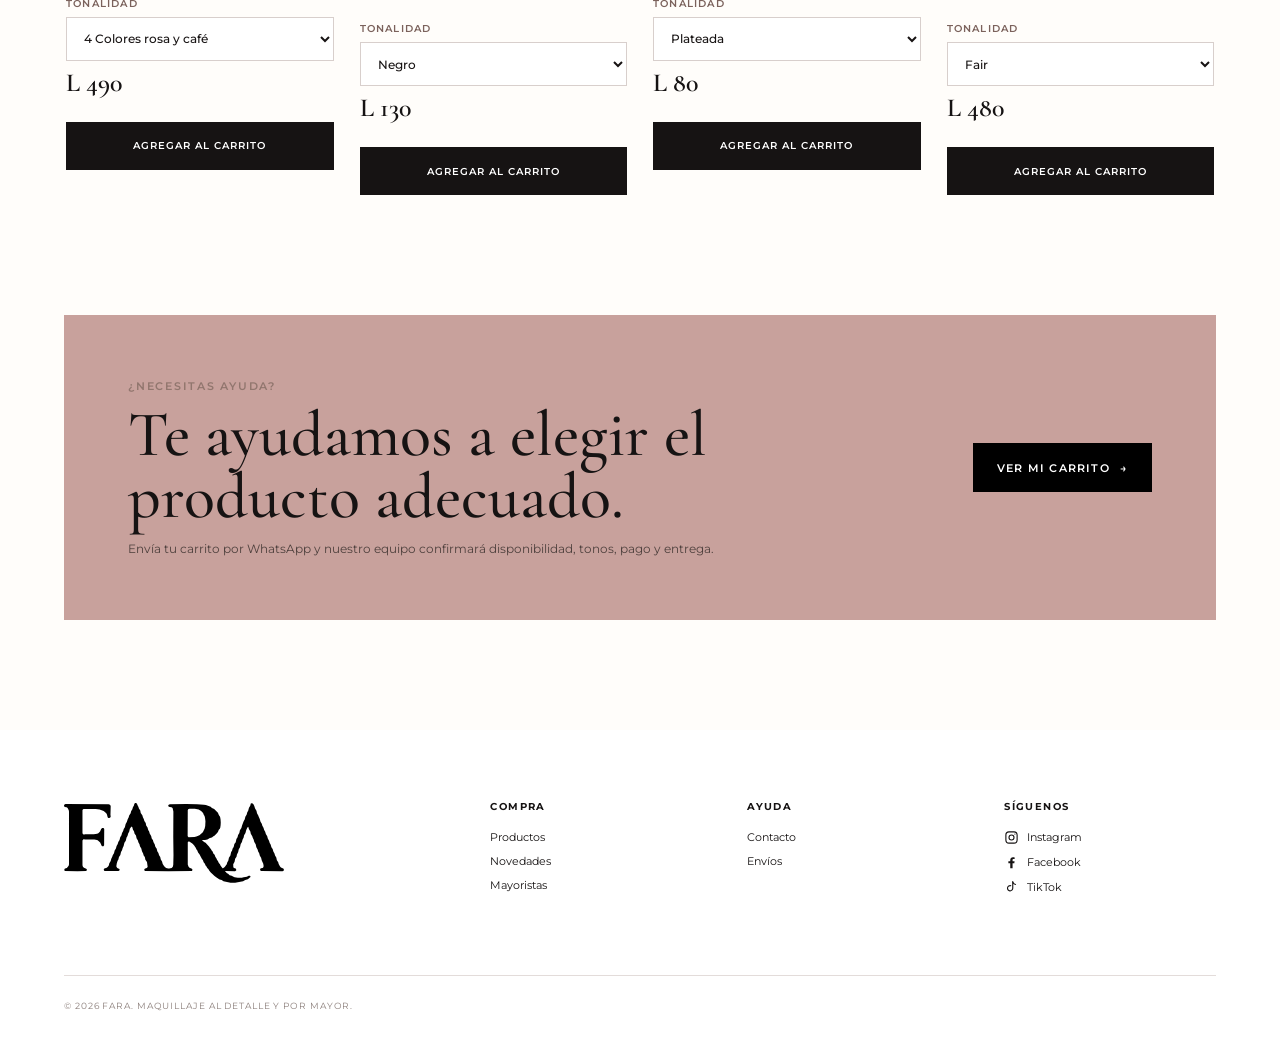
==== commit 0a7ddc4c: "updates" ====
--- a/productos.html
+++ b/productos.html
@@ -115,9 +115,11 @@
     <a class="wordmark wordmark--footer" href="/index.html">FARA</a>
     <div><strong>Compra</strong><a href="/productos.html">Productos</a><a href="/index.html#novedades">Novedades</a><a
         href="/index.html#mayoristas">Mayoristas</a></div>
-    <div><strong>Ayuda</strong><a href="mailto:hola@farastore.com">Contacto</a><a href="#">Envíos</a><a
-        href="#">Cambios</a></div>
-    <div><strong>Síguenos</strong><a href="#">Instagram</a><a href="#">Facebook</a><a href="#">TikTok</a></div>
+    <div><strong>Ayuda</strong><a href="mailto:farahn.sac@gmail.com">Contacto</a><a
+        href="https://wa.me/50493609889?text=Necesito%Ayuda%con%Informacion%de%Envíos">Envíos</a></div>
+    <div><strong>Síguenos</strong><a href="https://www.instagram.com/fara__hnd/">Instagram</a><a
+        href="https://www.facebook.com/Fara.Honduras">Facebook</a><a
+        href="https://www.tiktok.com/@fara.hnd?_r=1&_t=ZS-99cYiEB0FvR">TikTok</a></div>
     <p>© 2026 FARA. Maquillaje al detalle y por mayor.</p>
   </footer>
 
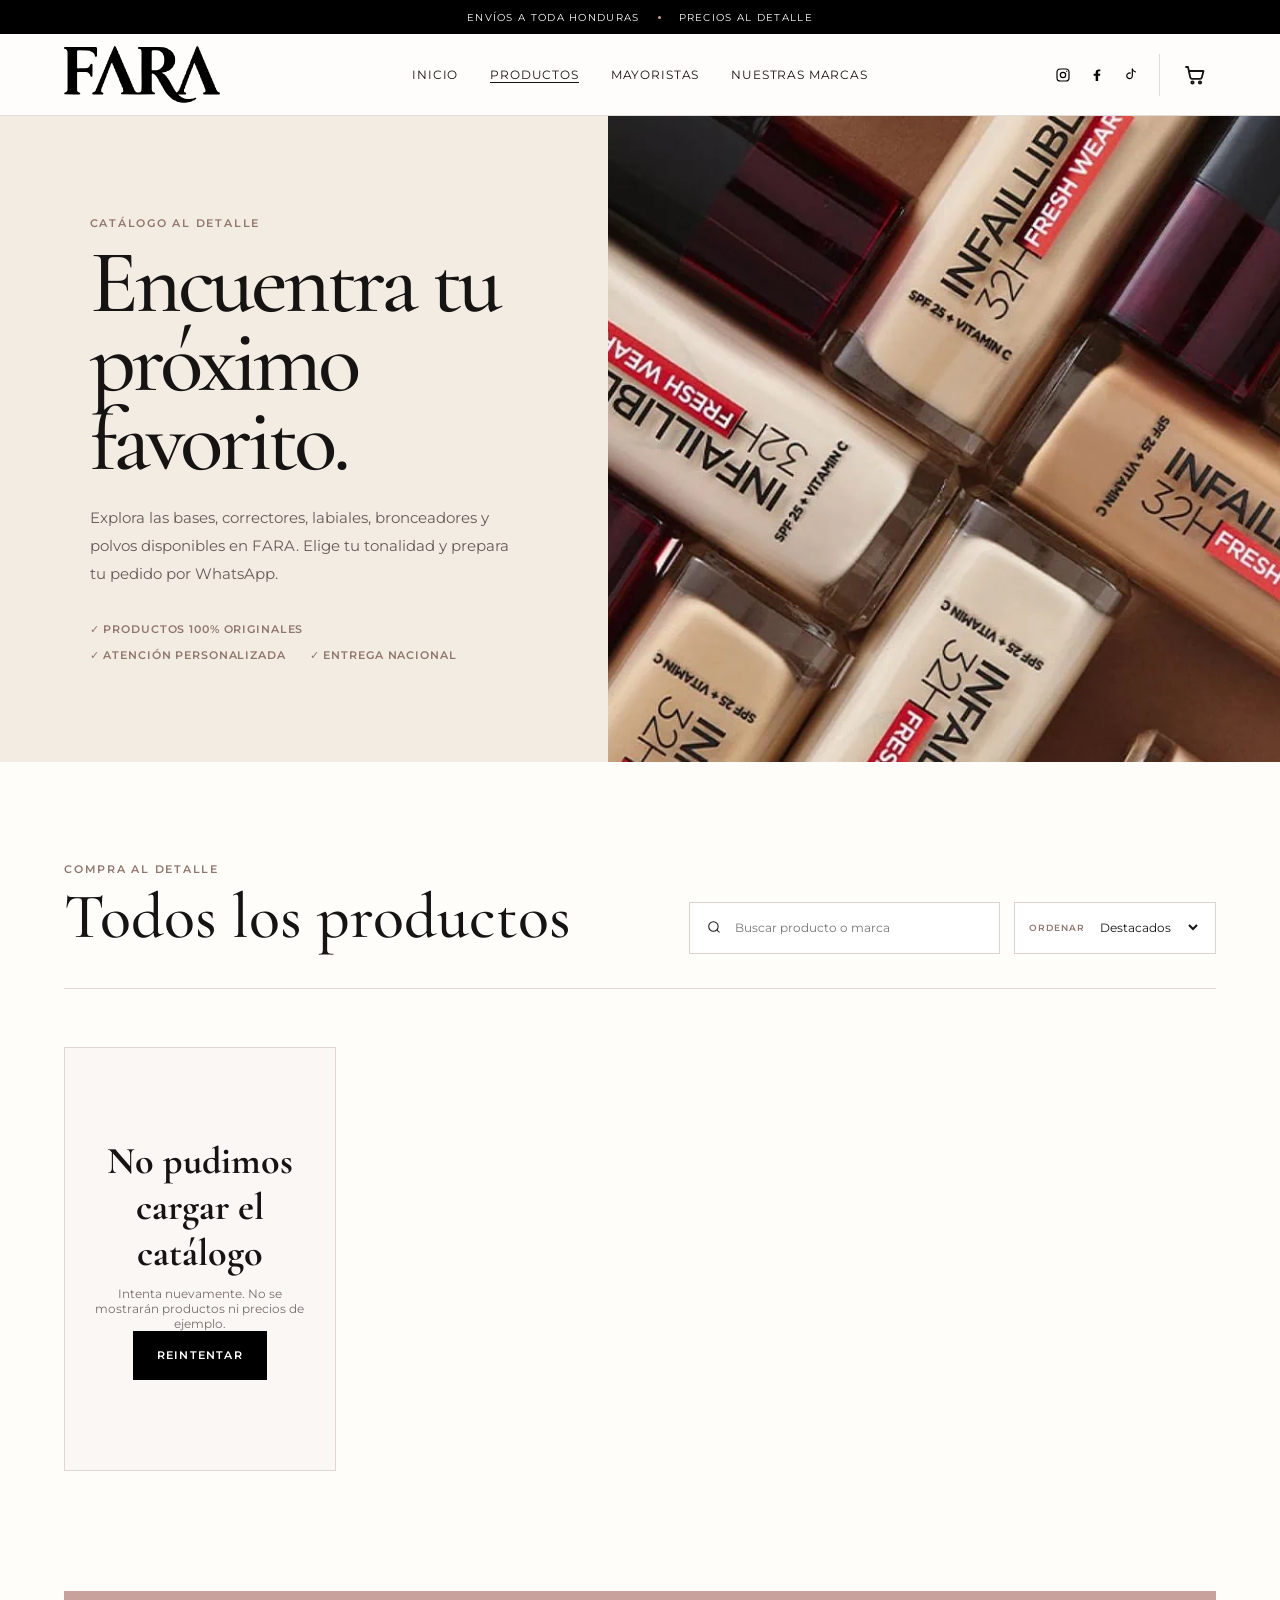
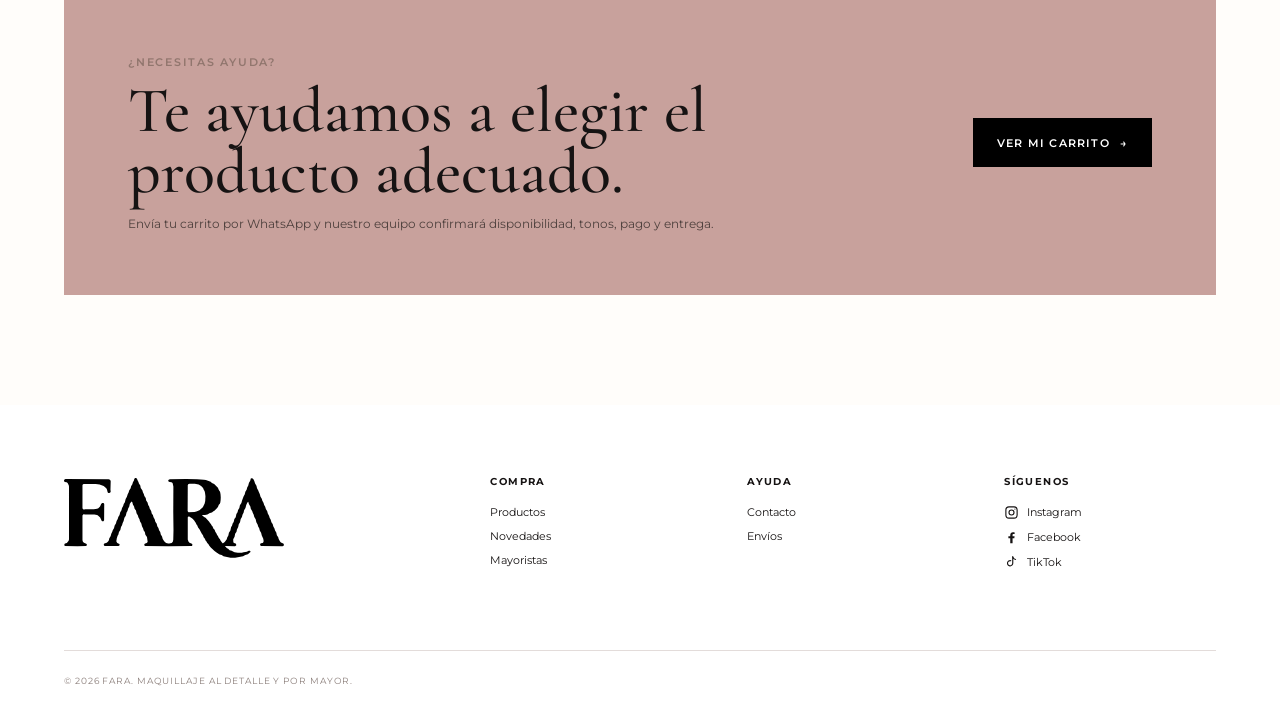
==== commit fbe0e58f: "Fix TikTok link in header socials" ====
--- a/productos.html
+++ b/productos.html
@@ -148,7 +148,7 @@
   </div>
 
   <script src="assets/products-page.js?v=20260910-descriptions1" defer></script>
-  <script src="assets/products-extra.js?v=20260910-header-socials1" defer></script>
+  <script src="assets/products-extra.js?v=20260918-tiktok-link1" defer></script>
 </body>
 
 </html>
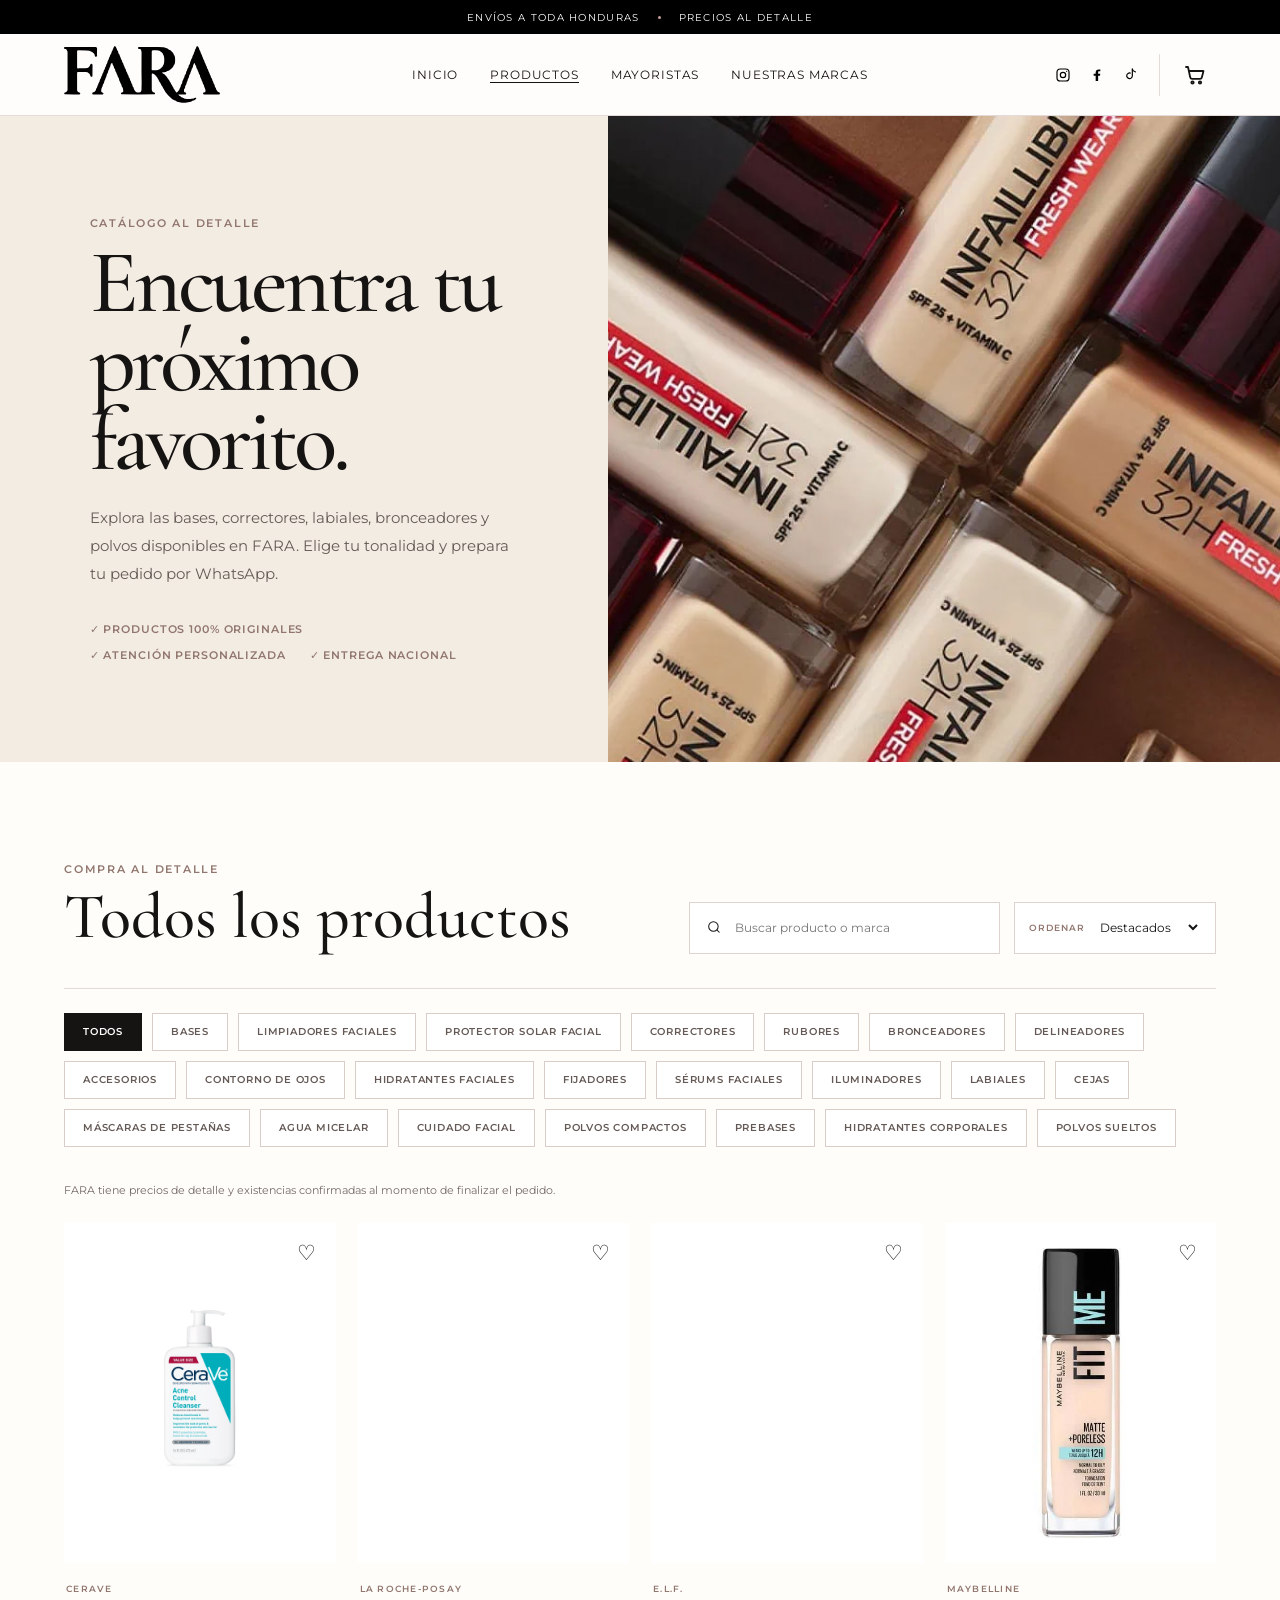
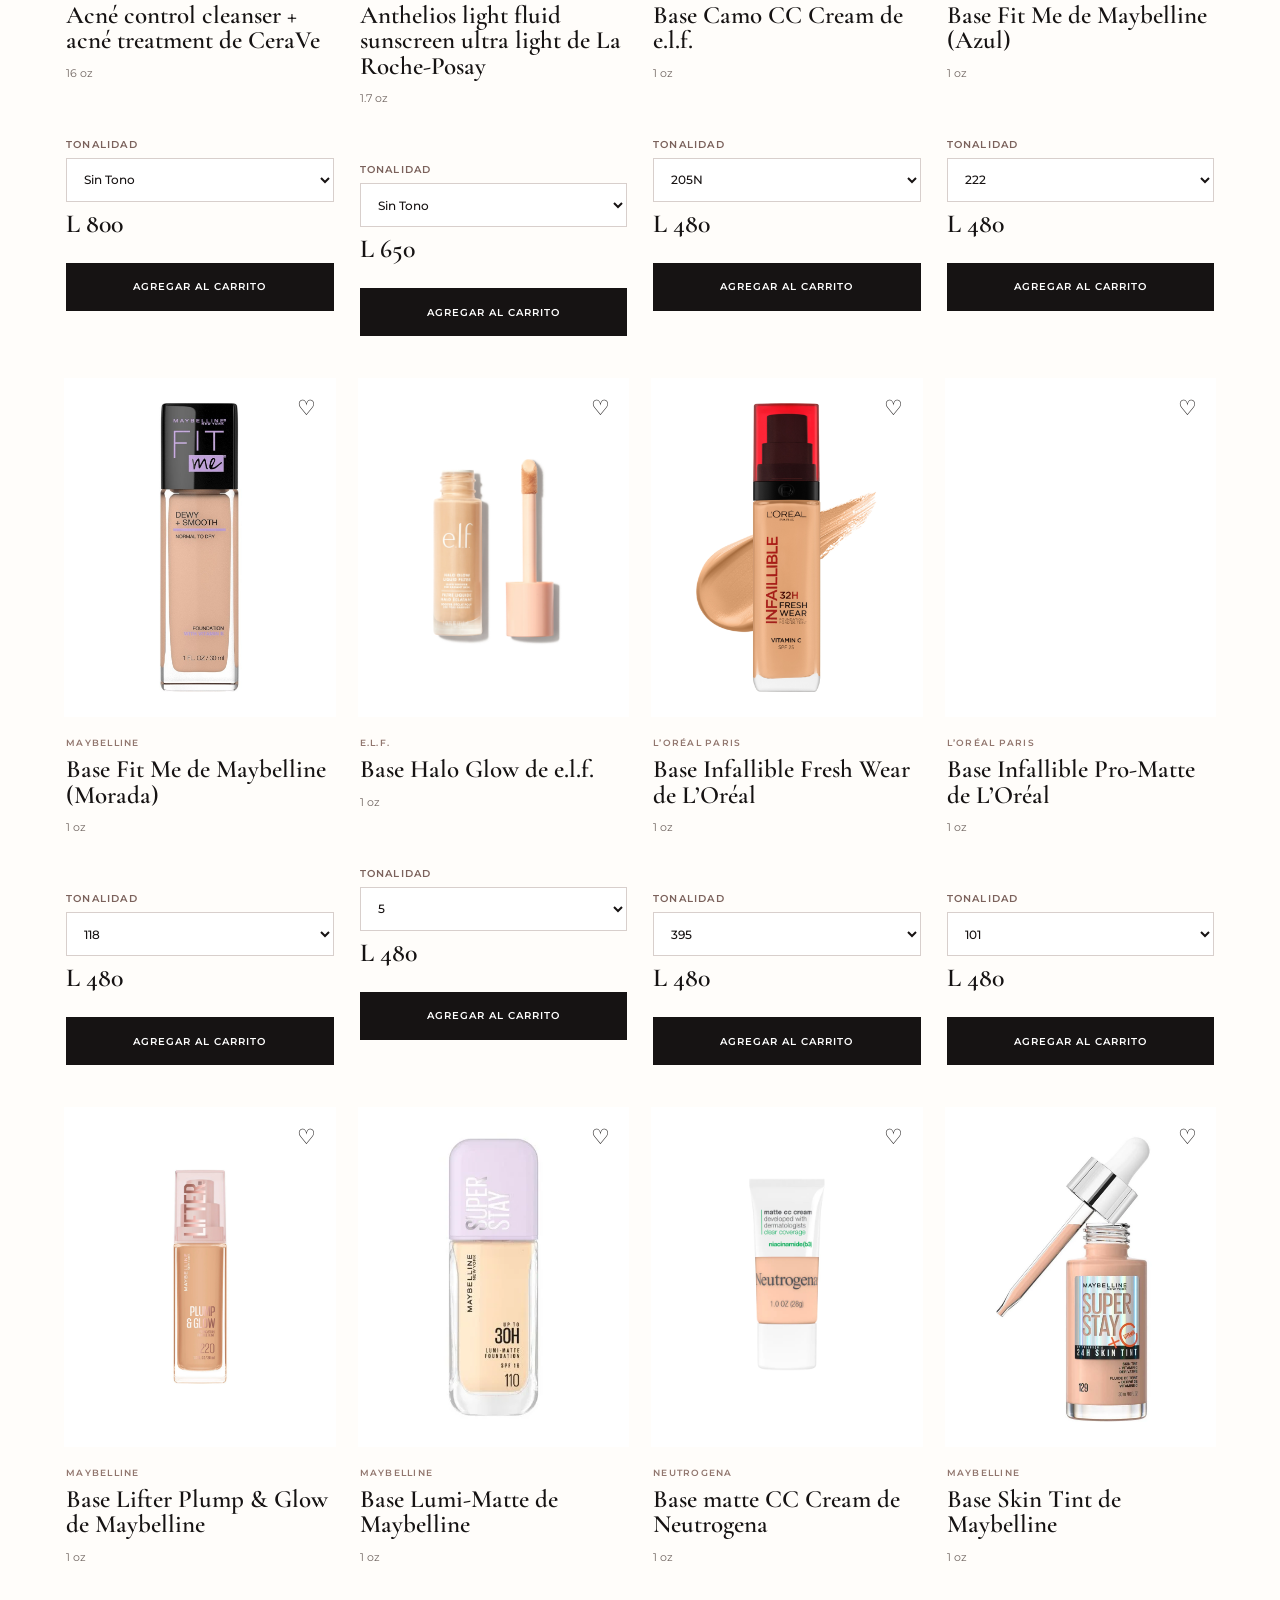
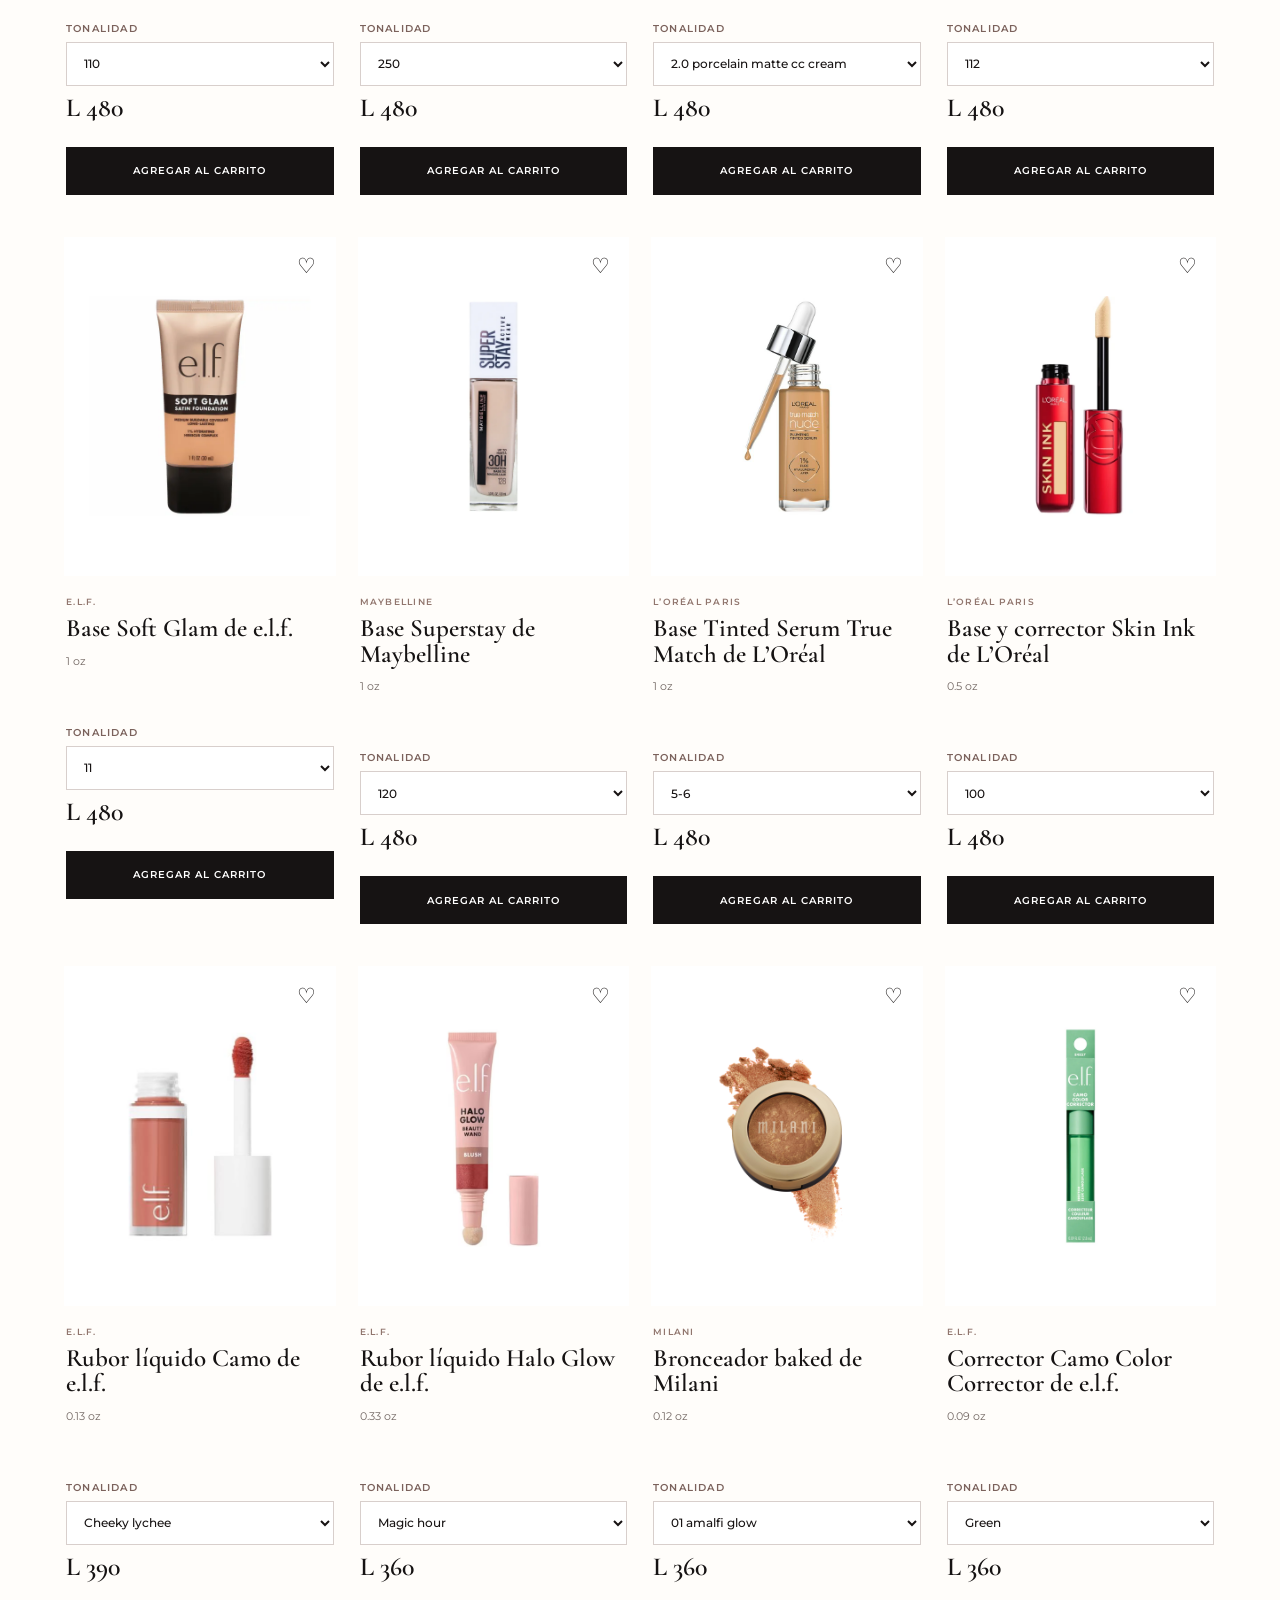
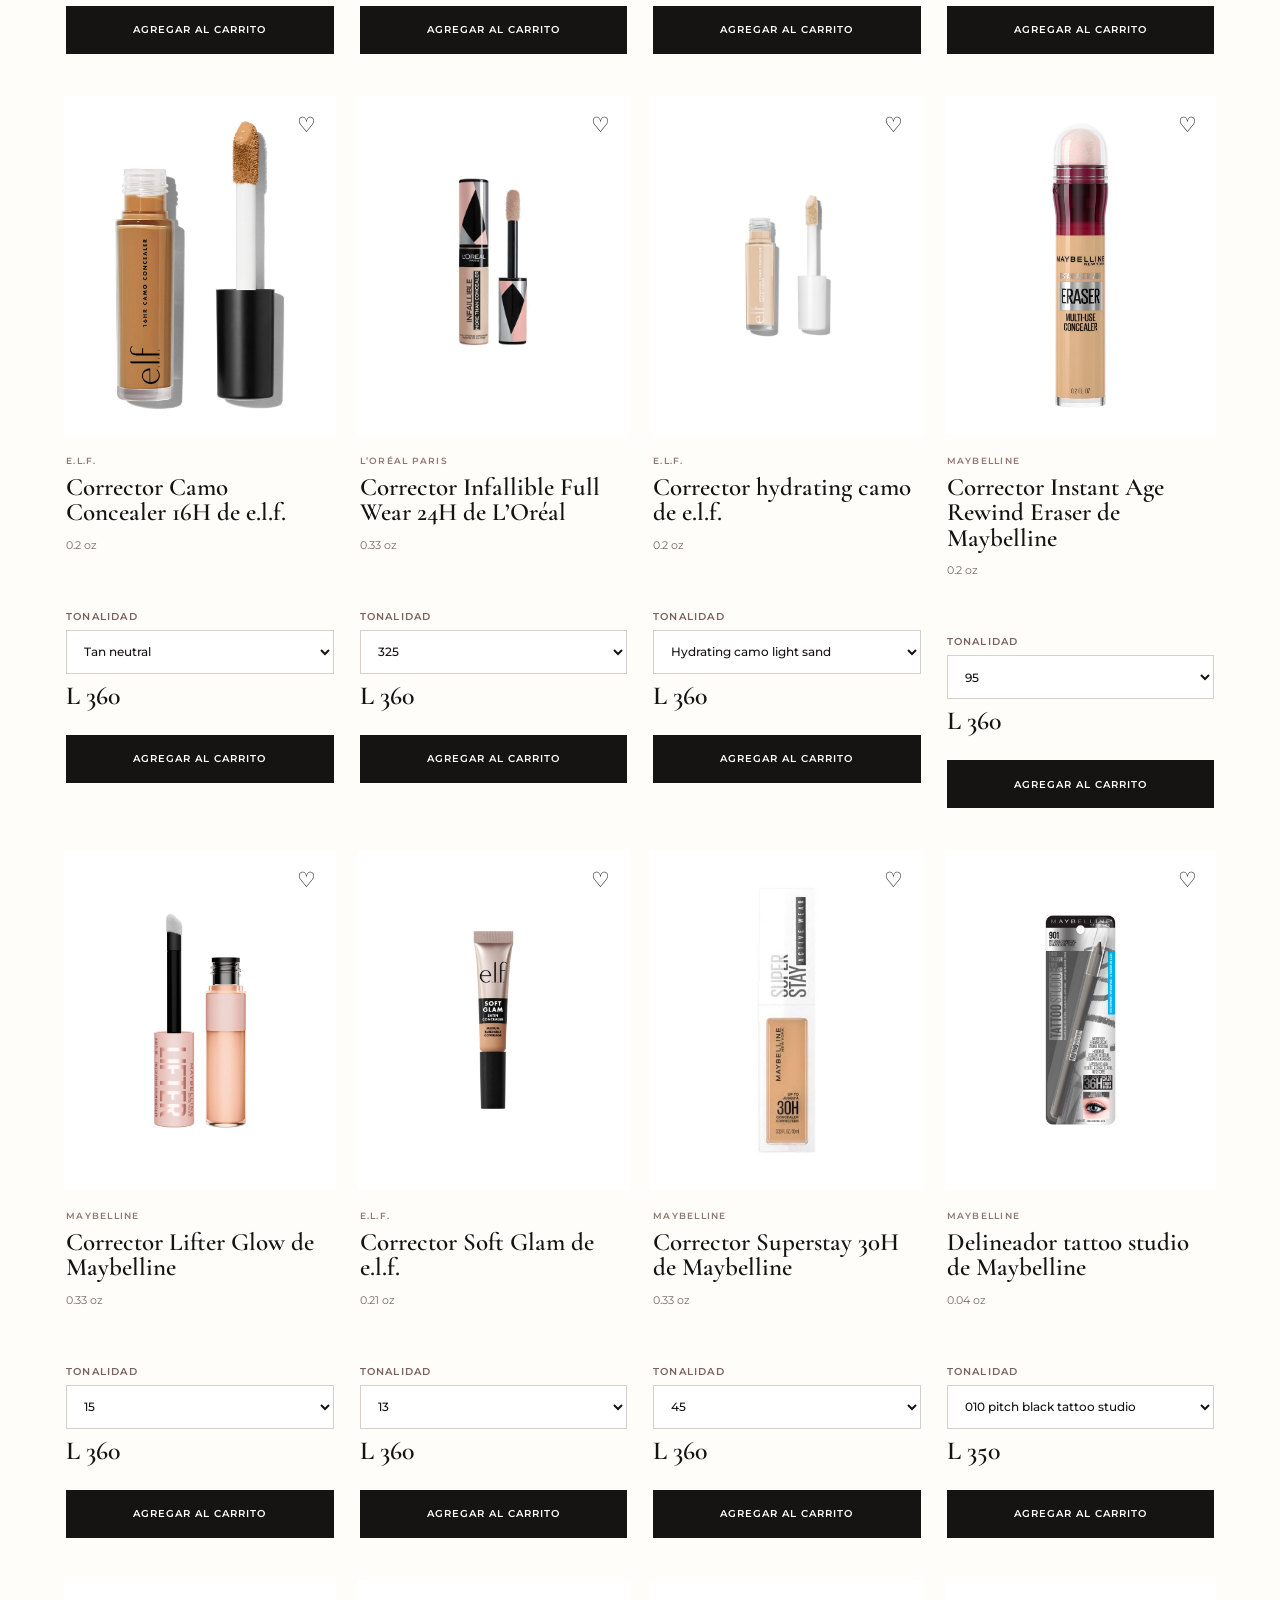
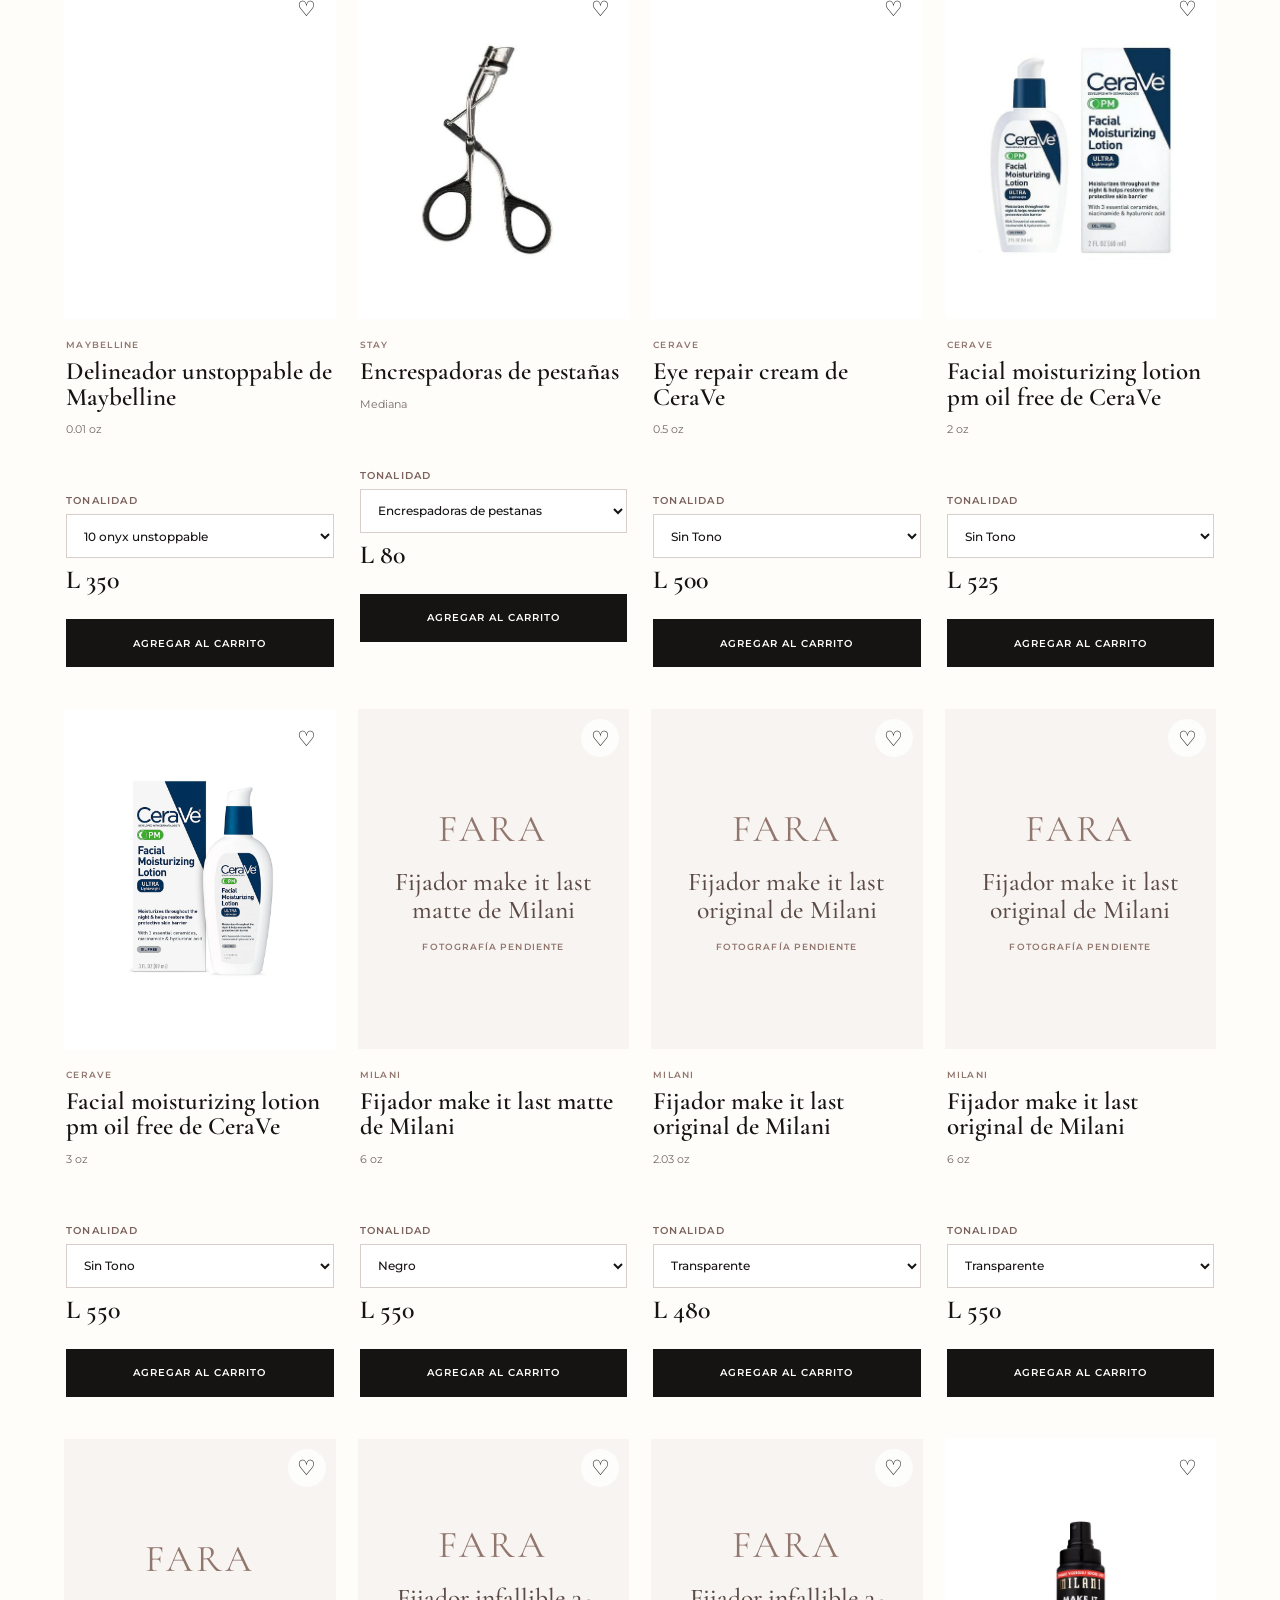
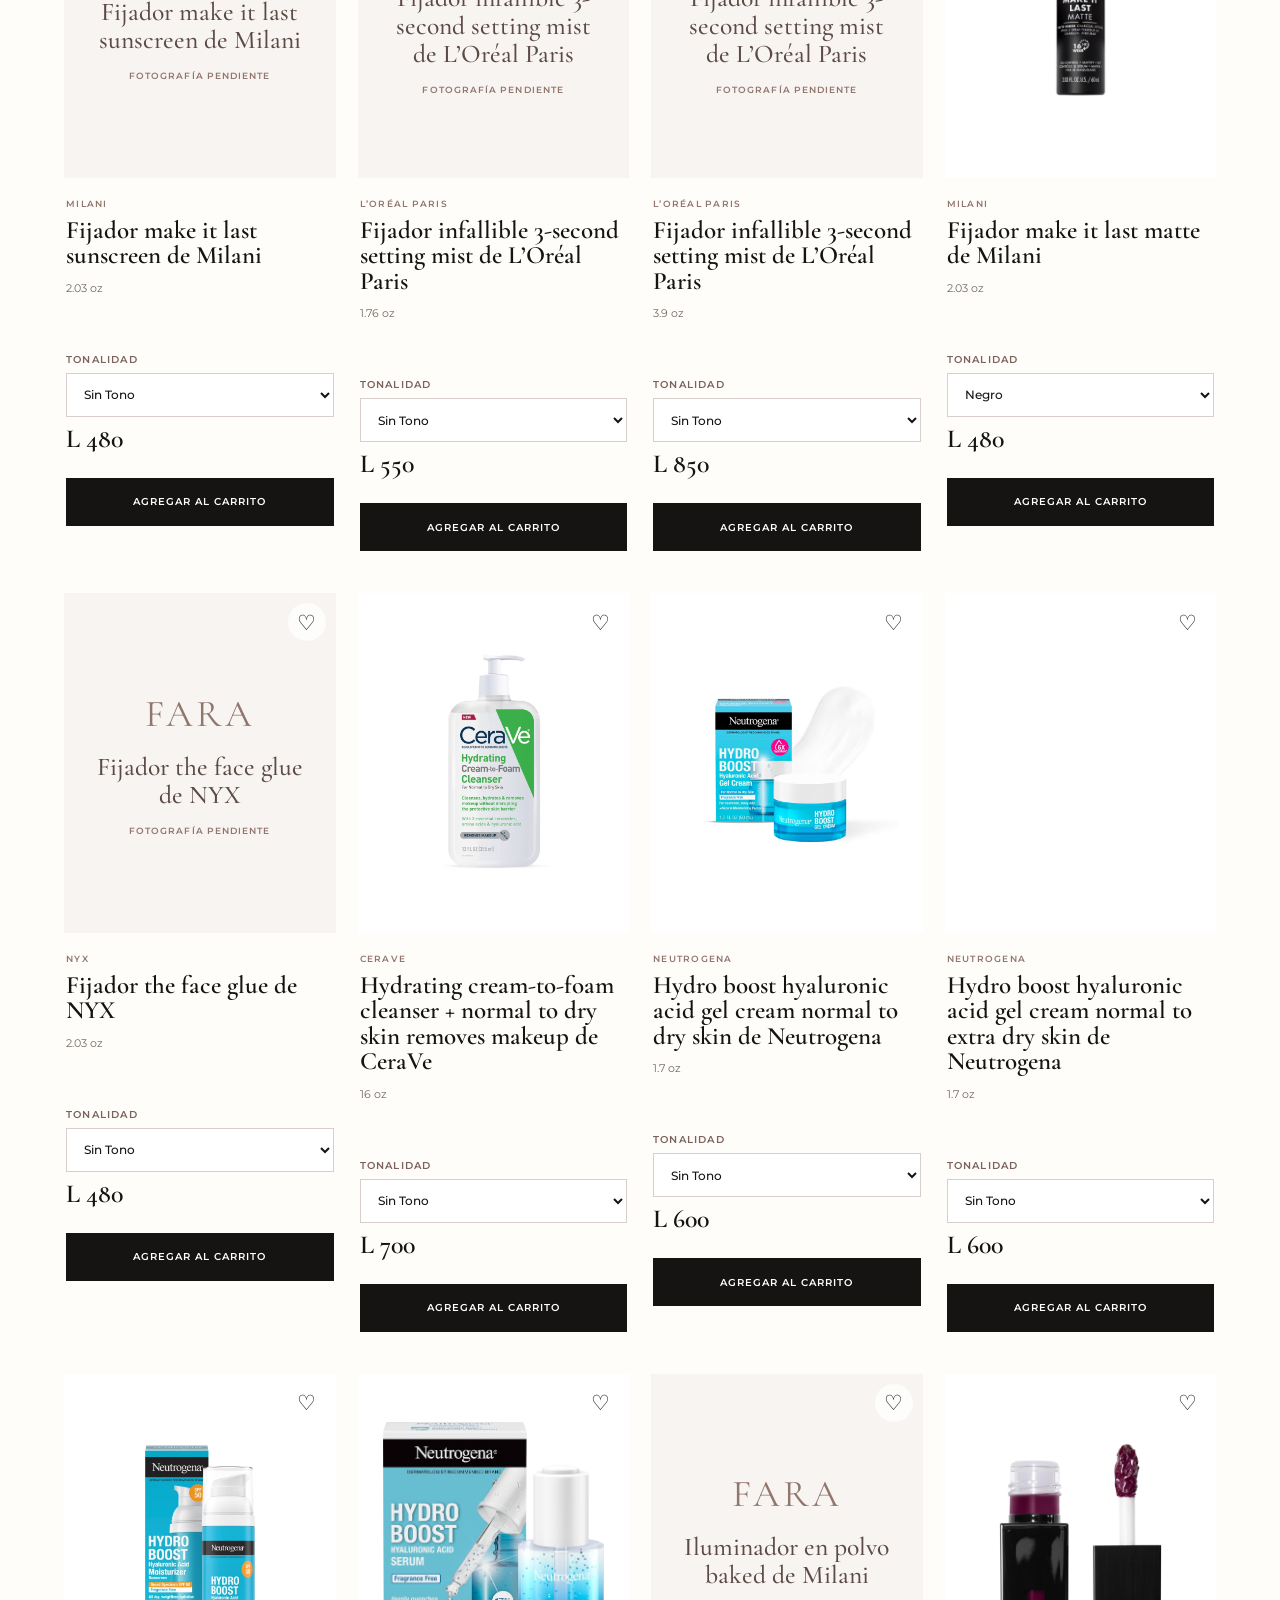
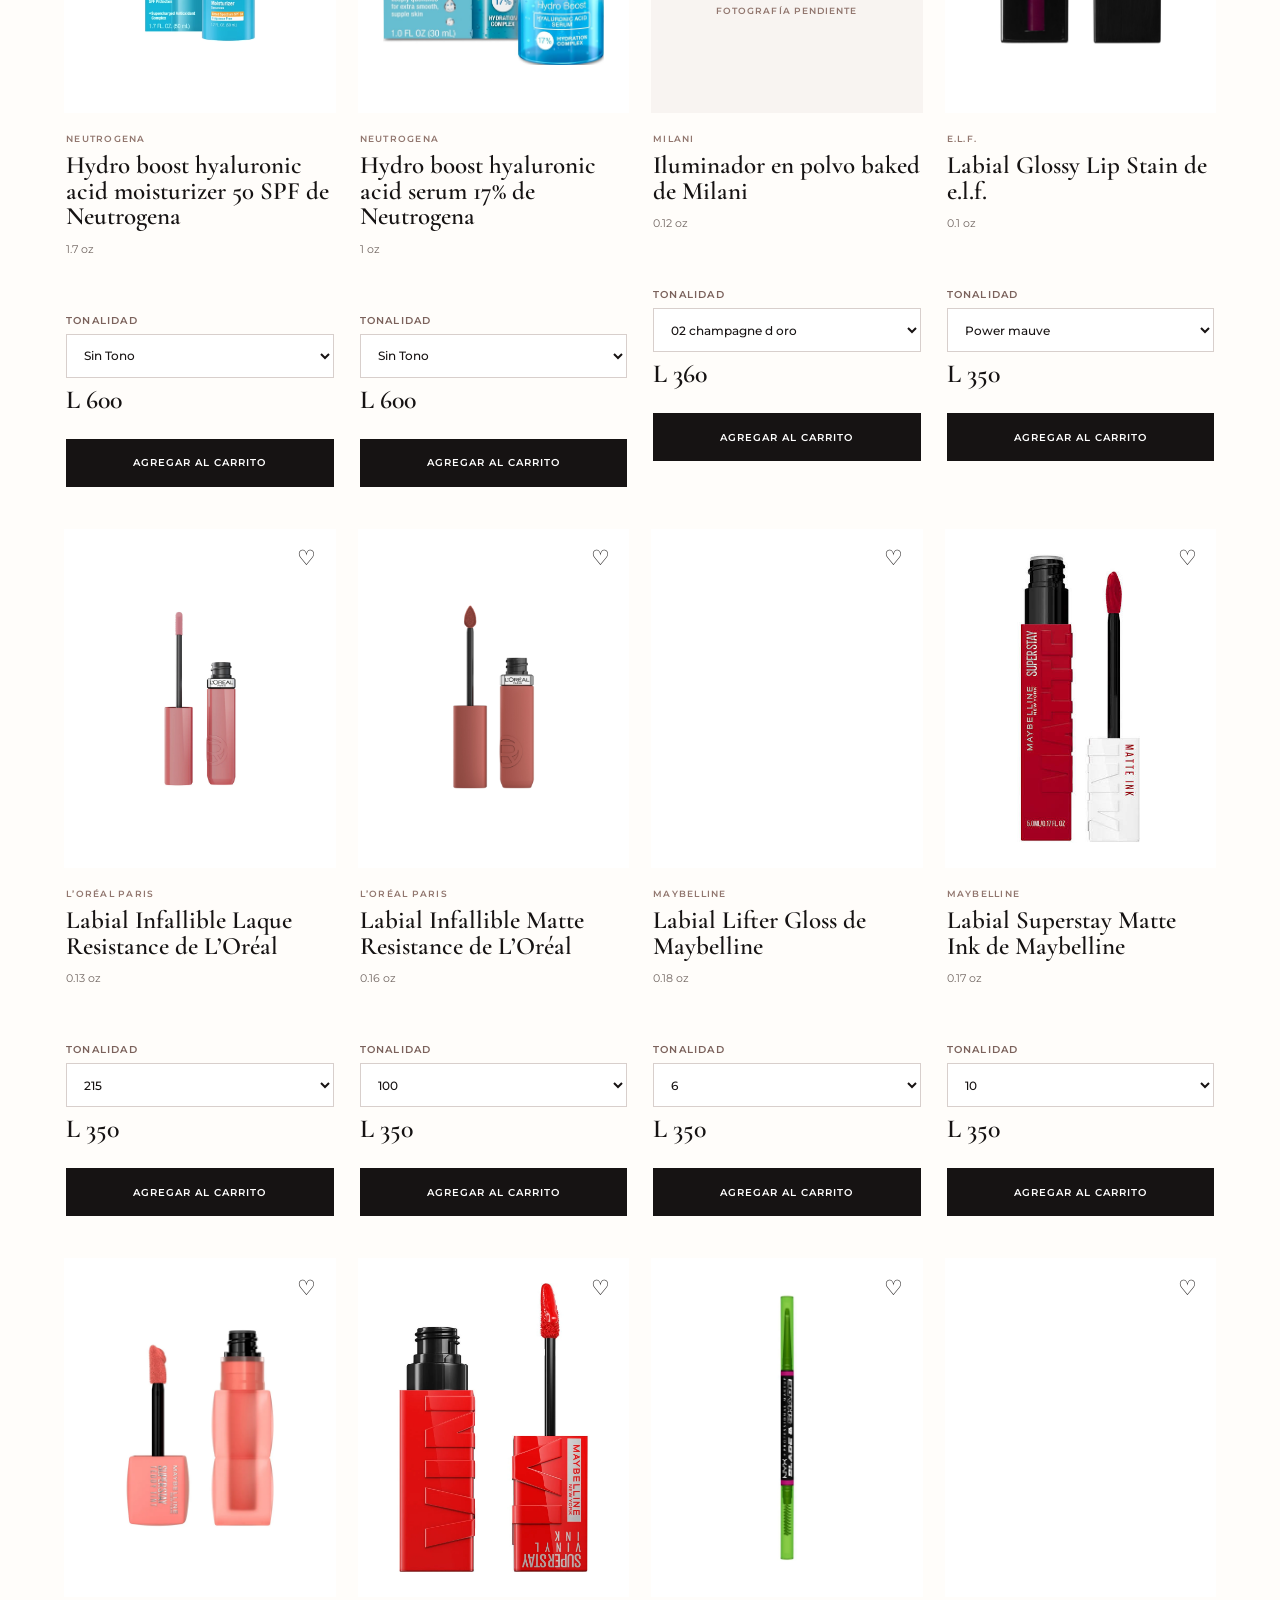
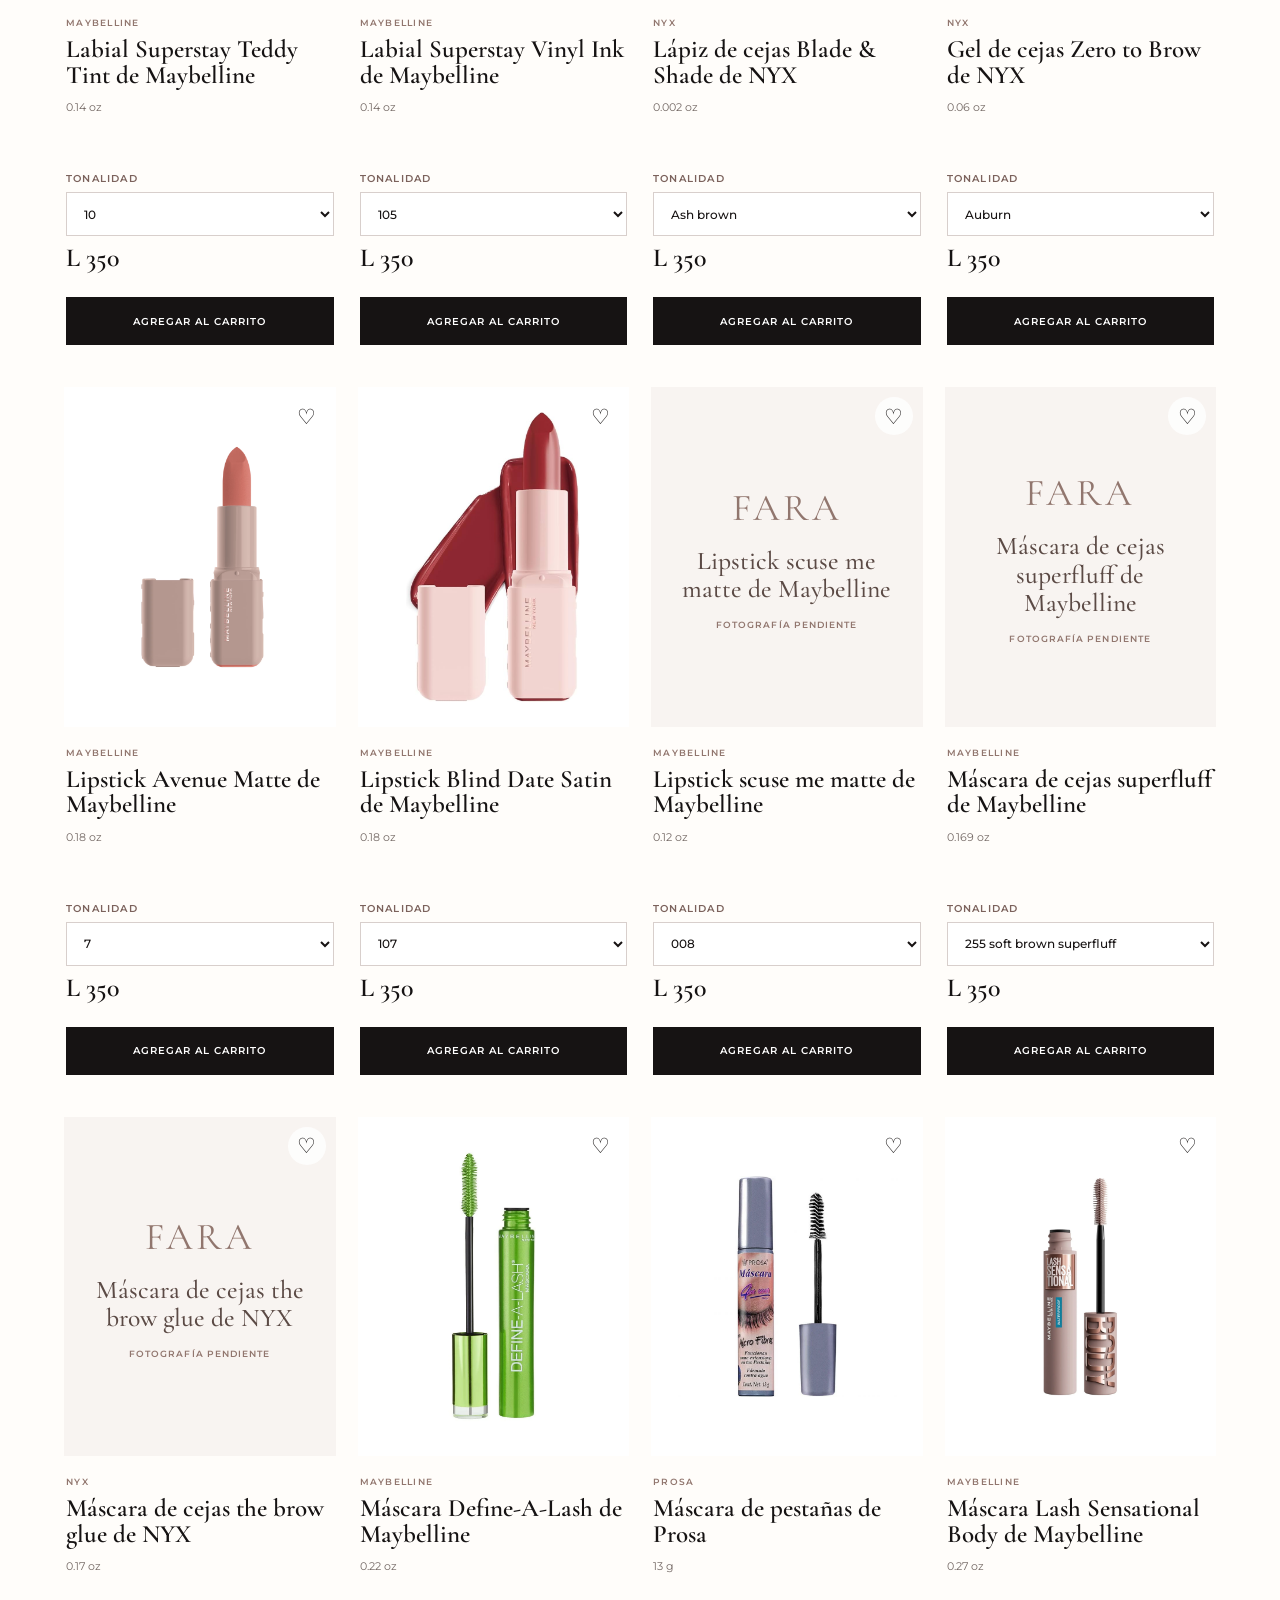
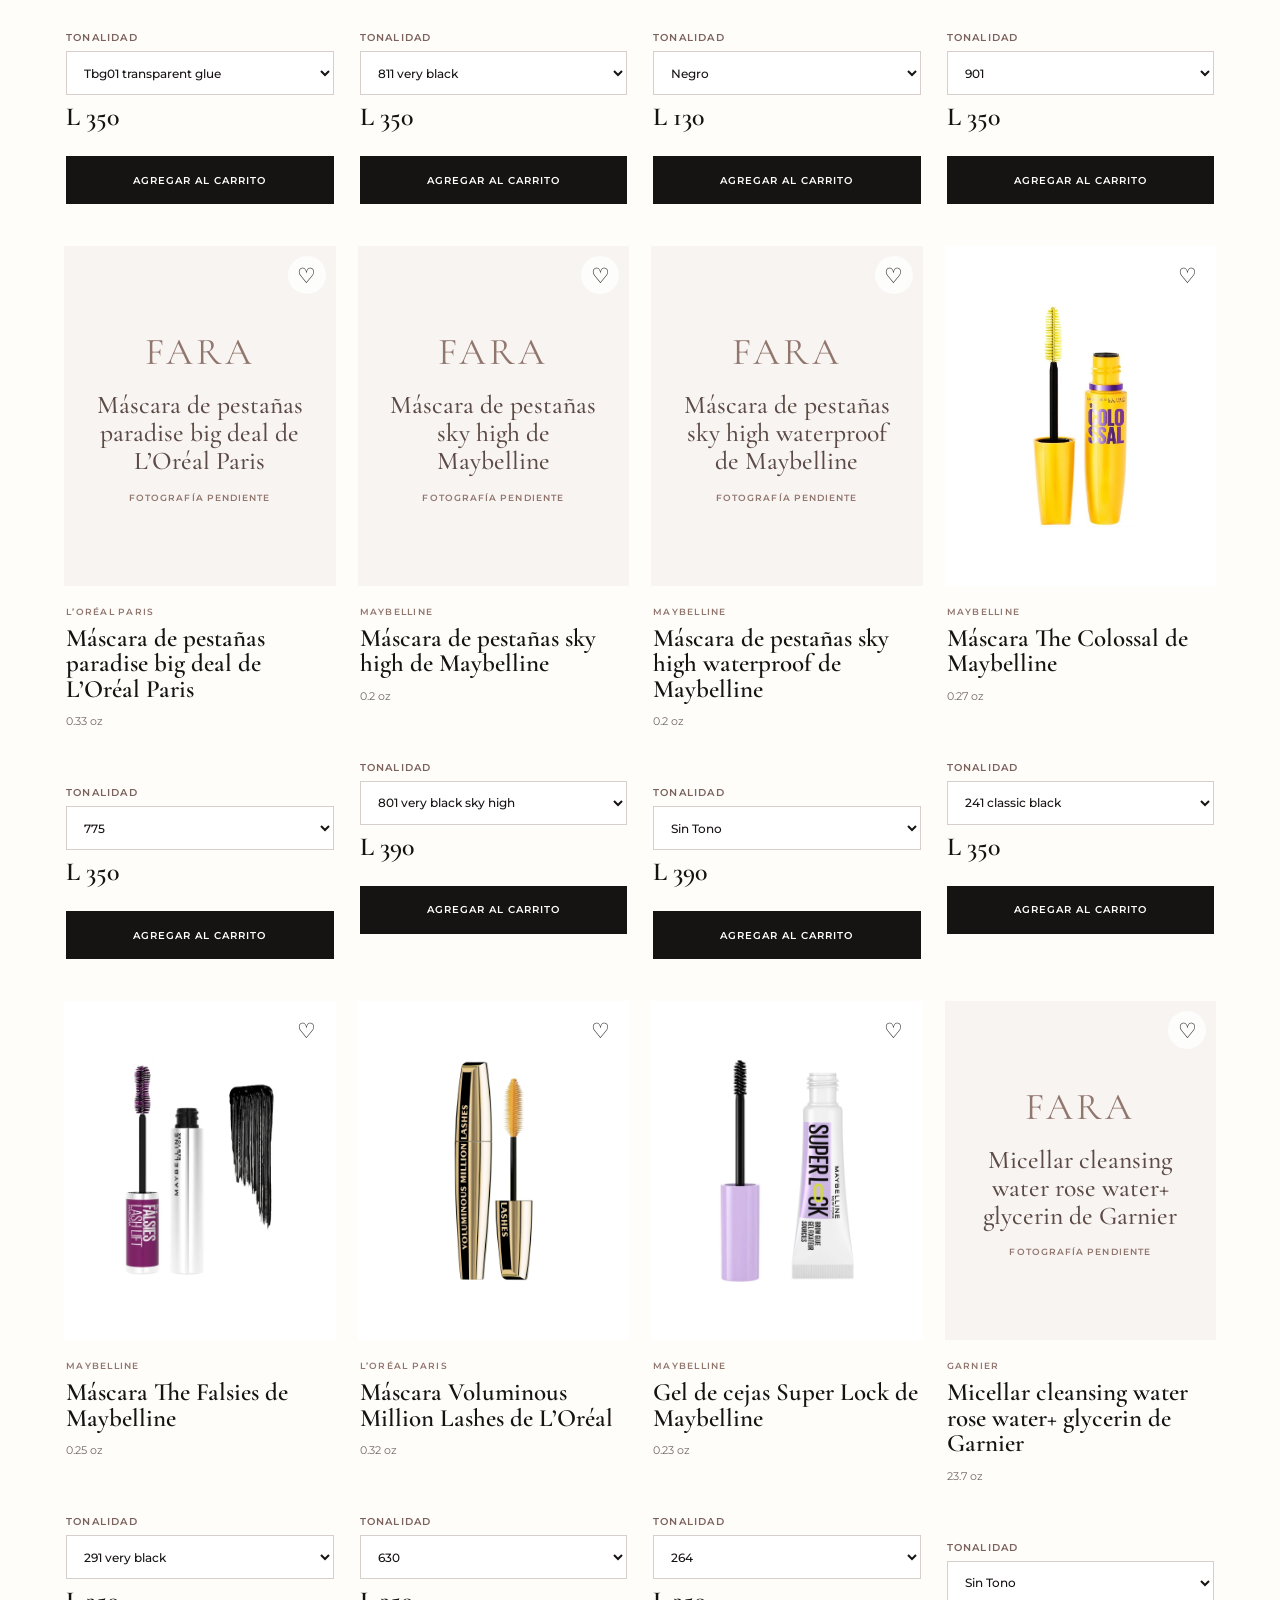
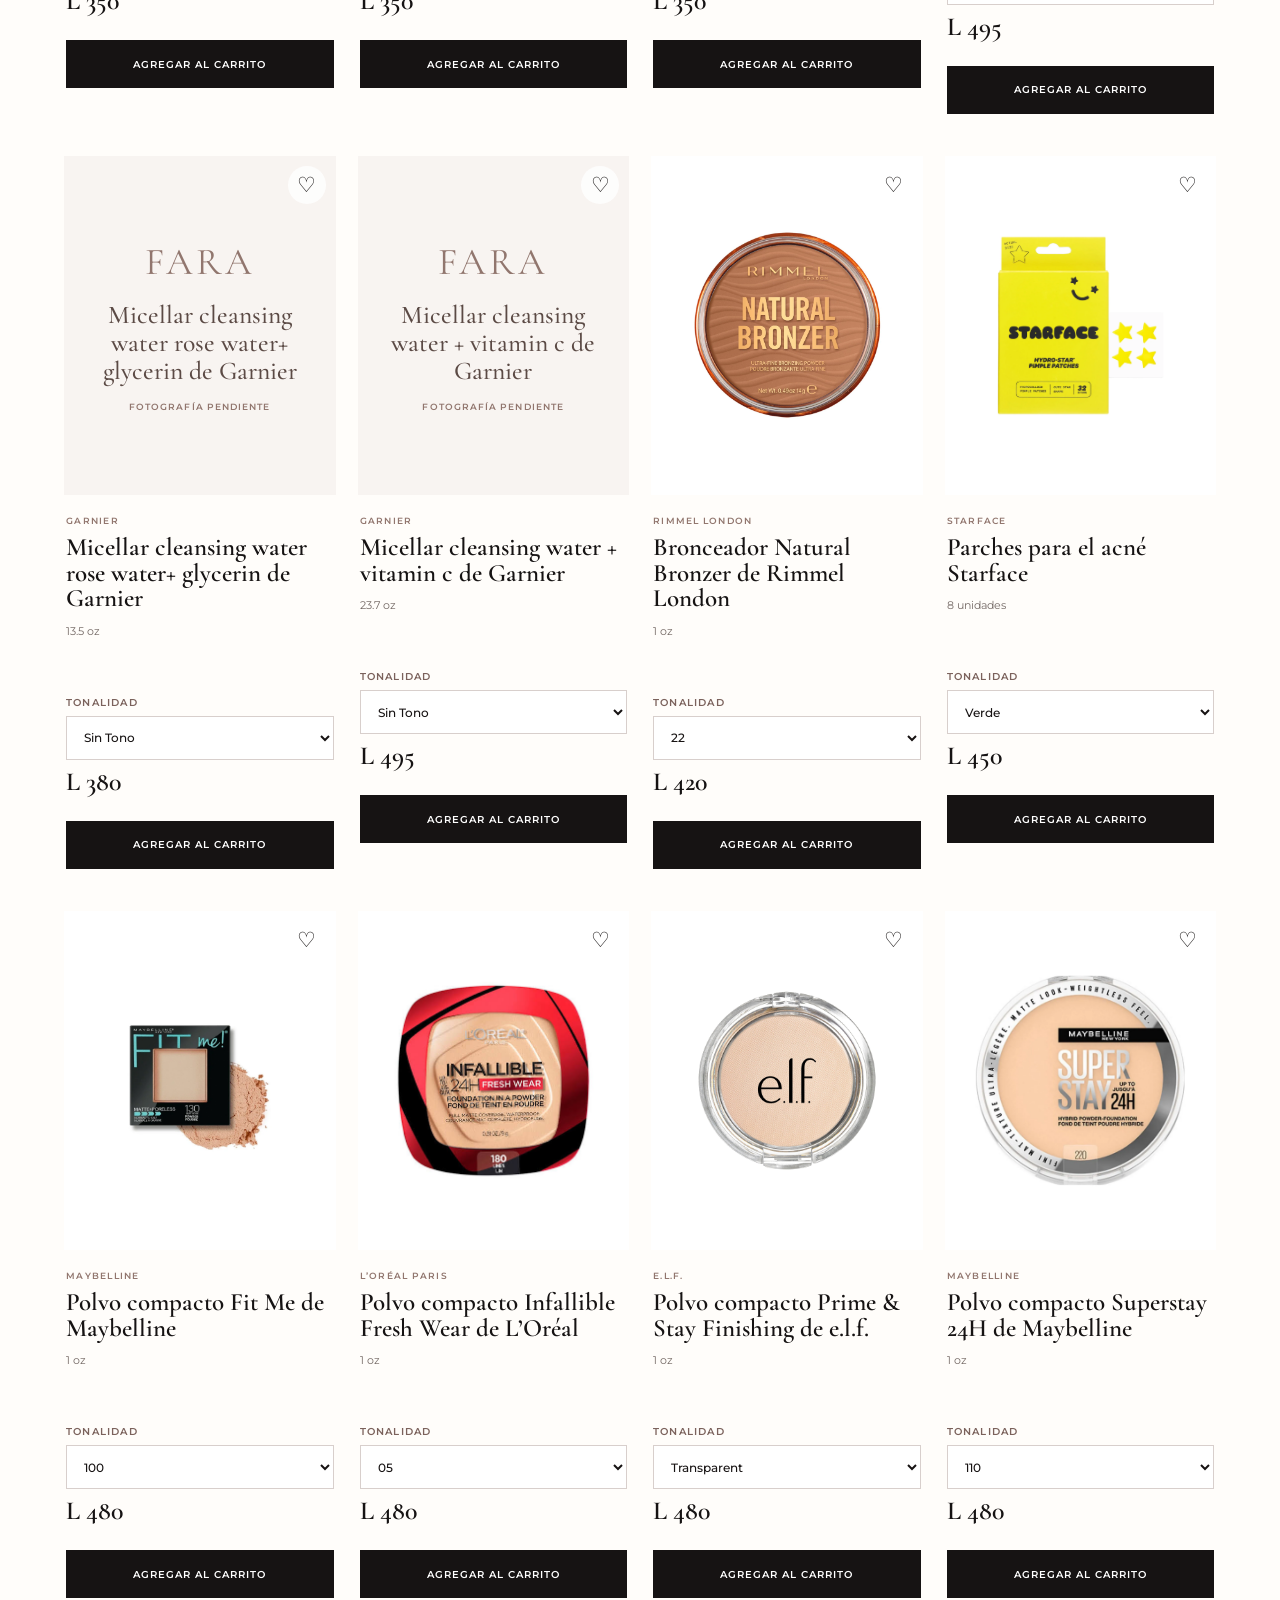
==== commit a72ab4e3: "Updates_images" ====
--- a/productos.html
+++ b/productos.html
@@ -6,7 +6,7 @@
   <meta name="viewport" content="width=device-width, initial-scale=1">
   <meta name="theme-color" content="#F3ECE3">
   <meta name="description" content="Catálogo de maquillaje FARA con precios al detalle y pedido por WhatsApp.">
-  <link rel="icon" type="image/svg+xml" href="assets/favicon.svg">
+  <link rel="icon" type="image/svg+xml" href="assets/fara-favicon.ico">
   <link rel="preconnect" href="https://fonts.googleapis.com">
   <link rel="preconnect" href="https://fonts.gstatic.com" crossorigin>
   <link
--- a/assets/styles.css
+++ b/assets/styles.css
@@ -1600,4 +1600,121 @@
         padding-left: 20px;
         padding-right: 20px
     }
-}+}
+
+.location-section {
+    padding: 44px clamp(20px, 2.25vw, 44px);
+    background: var(--beige);
+    border-top: 1px solid var(--line);
+    border-bottom: 1px solid var(--line)
+}
+
+.location-grid {
+    width: min(1540px, 100%);
+    margin: 0 auto;
+    display: grid;
+    grid-template-columns: minmax(0, 1fr) minmax(0, 1fr);
+    grid-auto-rows: auto;
+    gap: 30px;
+    align-items: stretch
+}
+
+.location-art,
+.location-map-card {
+    min-width: 0;
+    width: 100%;
+    height: auto
+}
+
+.location-art {
+    display: grid;
+    place-items: center;
+    align-self: stretch;
+    overflow: hidden;
+    background: transparent !important;
+    border: 0 !important;
+    box-shadow: none !important;
+    padding: 0 !important
+}
+
+.location-art img {
+    display: block;
+    width: 100%;
+    height: auto;
+    max-width: 100%;
+    object-fit: contain;
+    object-position: center
+}
+
+.location-map-card {
+    background: #fff;
+    border: 1px solid var(--line);
+    box-shadow: 0 18px 48px rgba(66, 44, 38, .08);
+    display: flex;
+    flex-direction: column;
+    overflow: hidden
+}
+
+.location-map {
+    width: 100%;
+    min-height: 335px;
+    flex: 1;
+    border: 0
+}
+
+.location-map-info {
+    padding: 18px 20px 20px;
+    display: flex;
+    justify-content: space-between;
+    align-items: center;
+    gap: 20px;
+    border-top: 1px solid var(--line)
+}
+
+.location-map-info > div {
+    display: flex;
+    flex-direction: column;
+    gap: 7px
+}
+
+.location-map-info strong {
+    font-family: var(--serif);
+    font-size: 22px;
+    font-weight: 500;
+    line-height: 1.05
+}
+
+@media(max-width:820px) {
+    .location-grid {
+        grid-template-columns: 1fr;
+        grid-auto-rows: auto
+    }
+
+    .location-art,
+    .location-map-card {
+        height: auto
+    }
+
+    .location-map {
+        min-height: 360px
+    }
+}
+
+@media(max-width:540px) {
+    .location-section {
+        padding: 28px 16px
+    }
+
+    .location-map {
+        min-height: 300px
+    }
+
+    .location-map-info {
+        align-items: stretch;
+        flex-direction: column
+    }
+
+    .location-map-info .button {
+        width: 100%
+    }
+}
